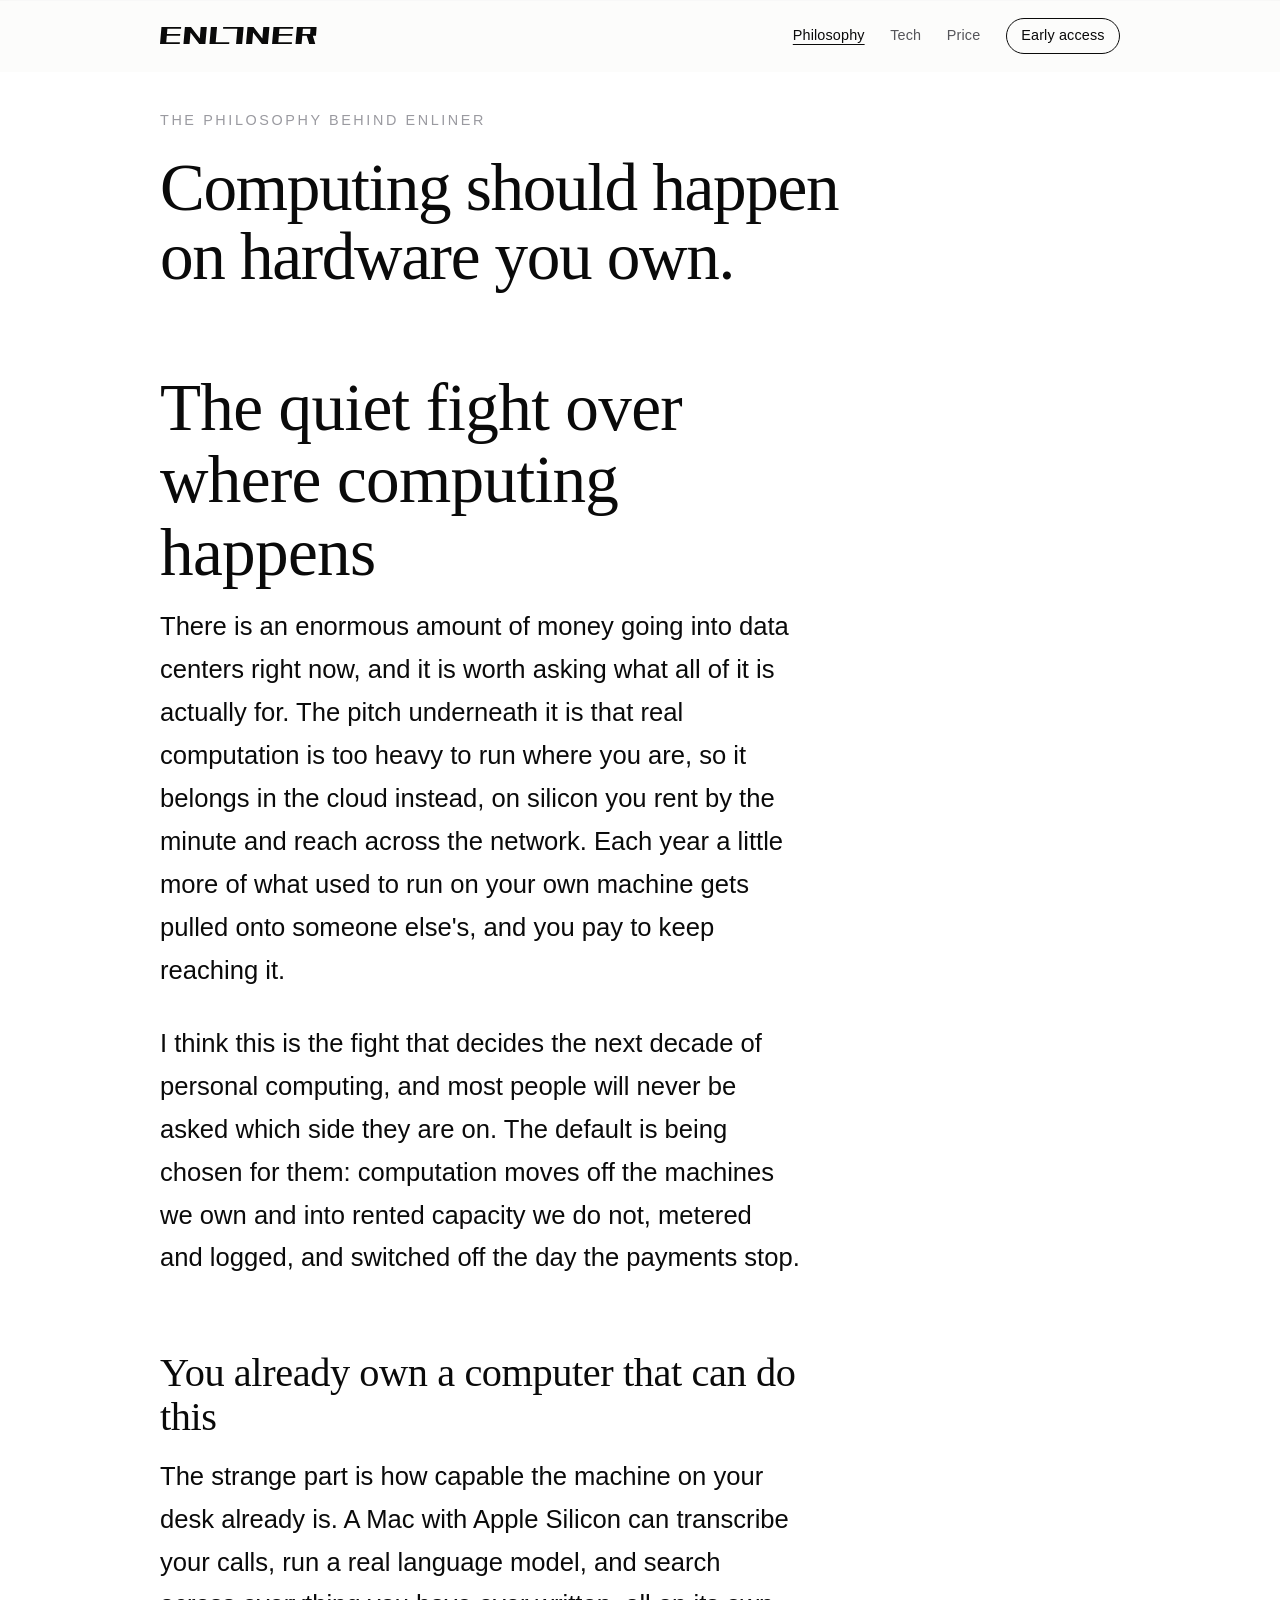
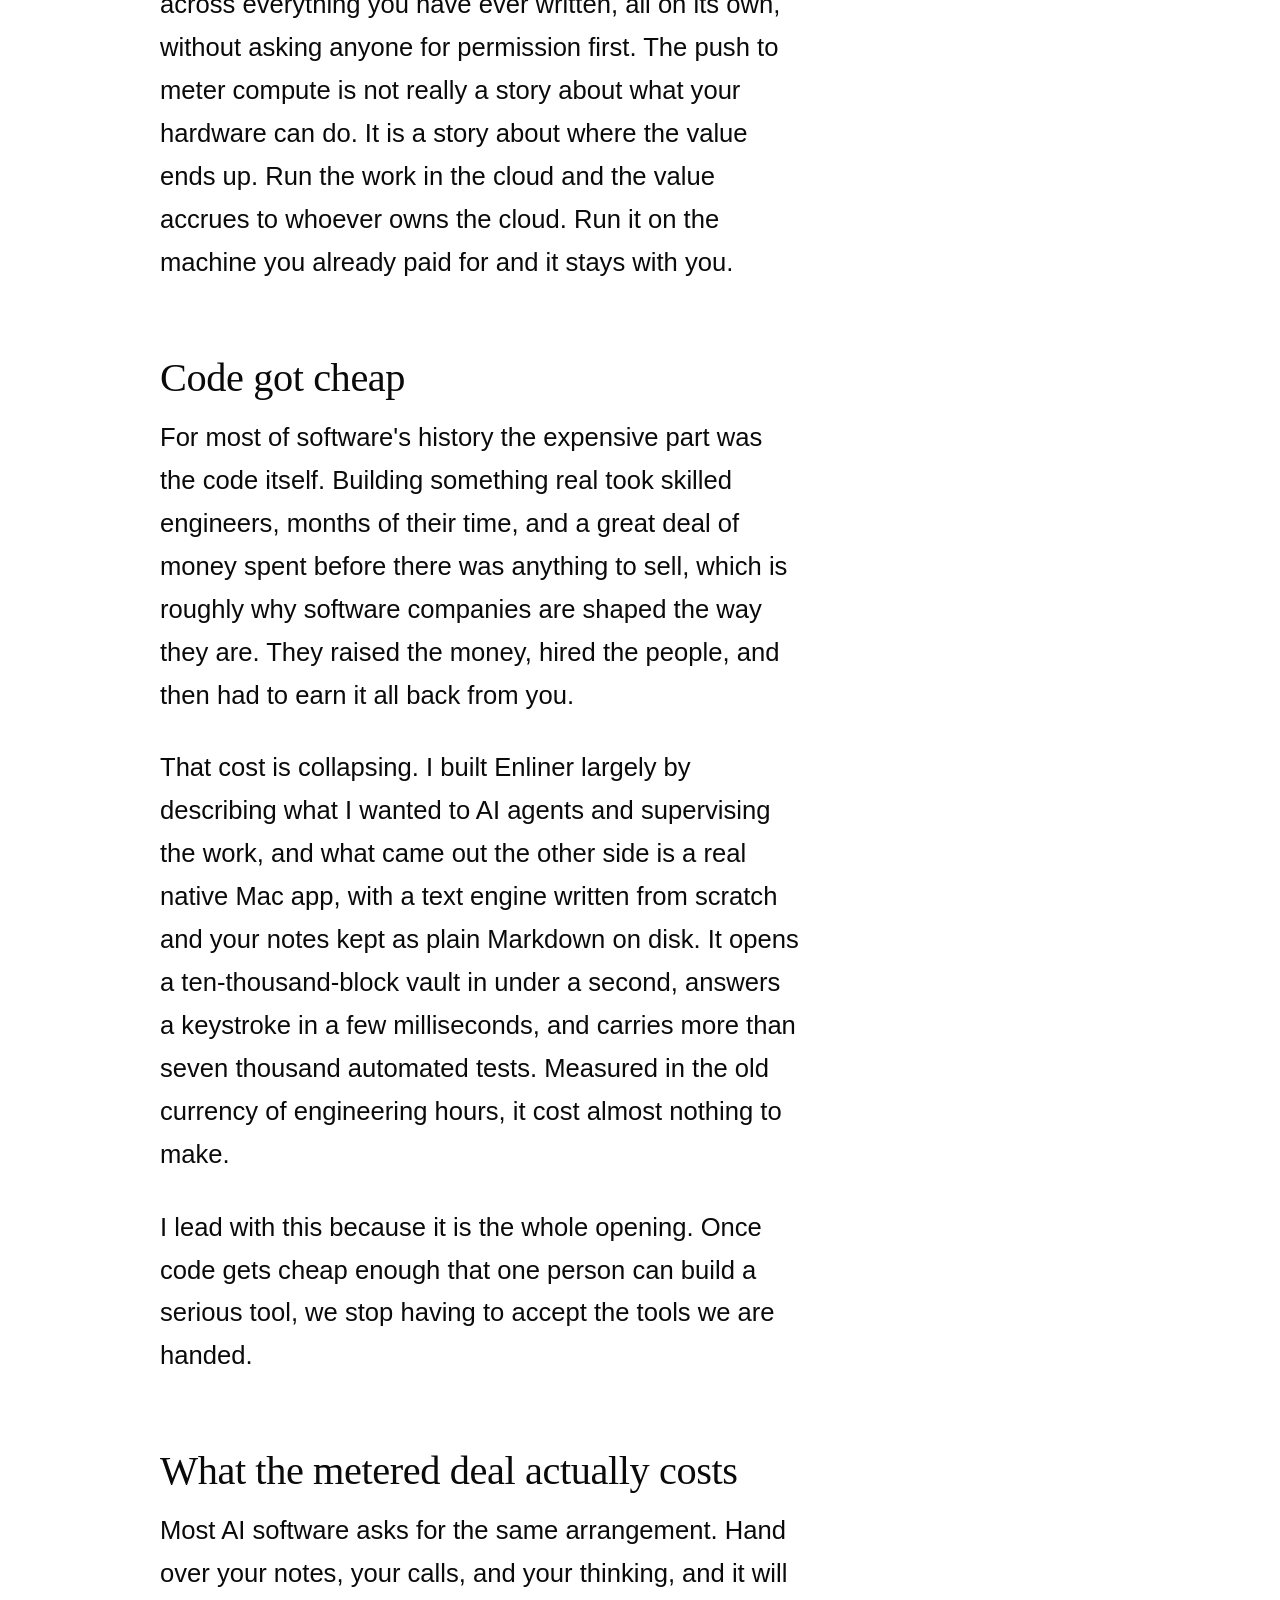
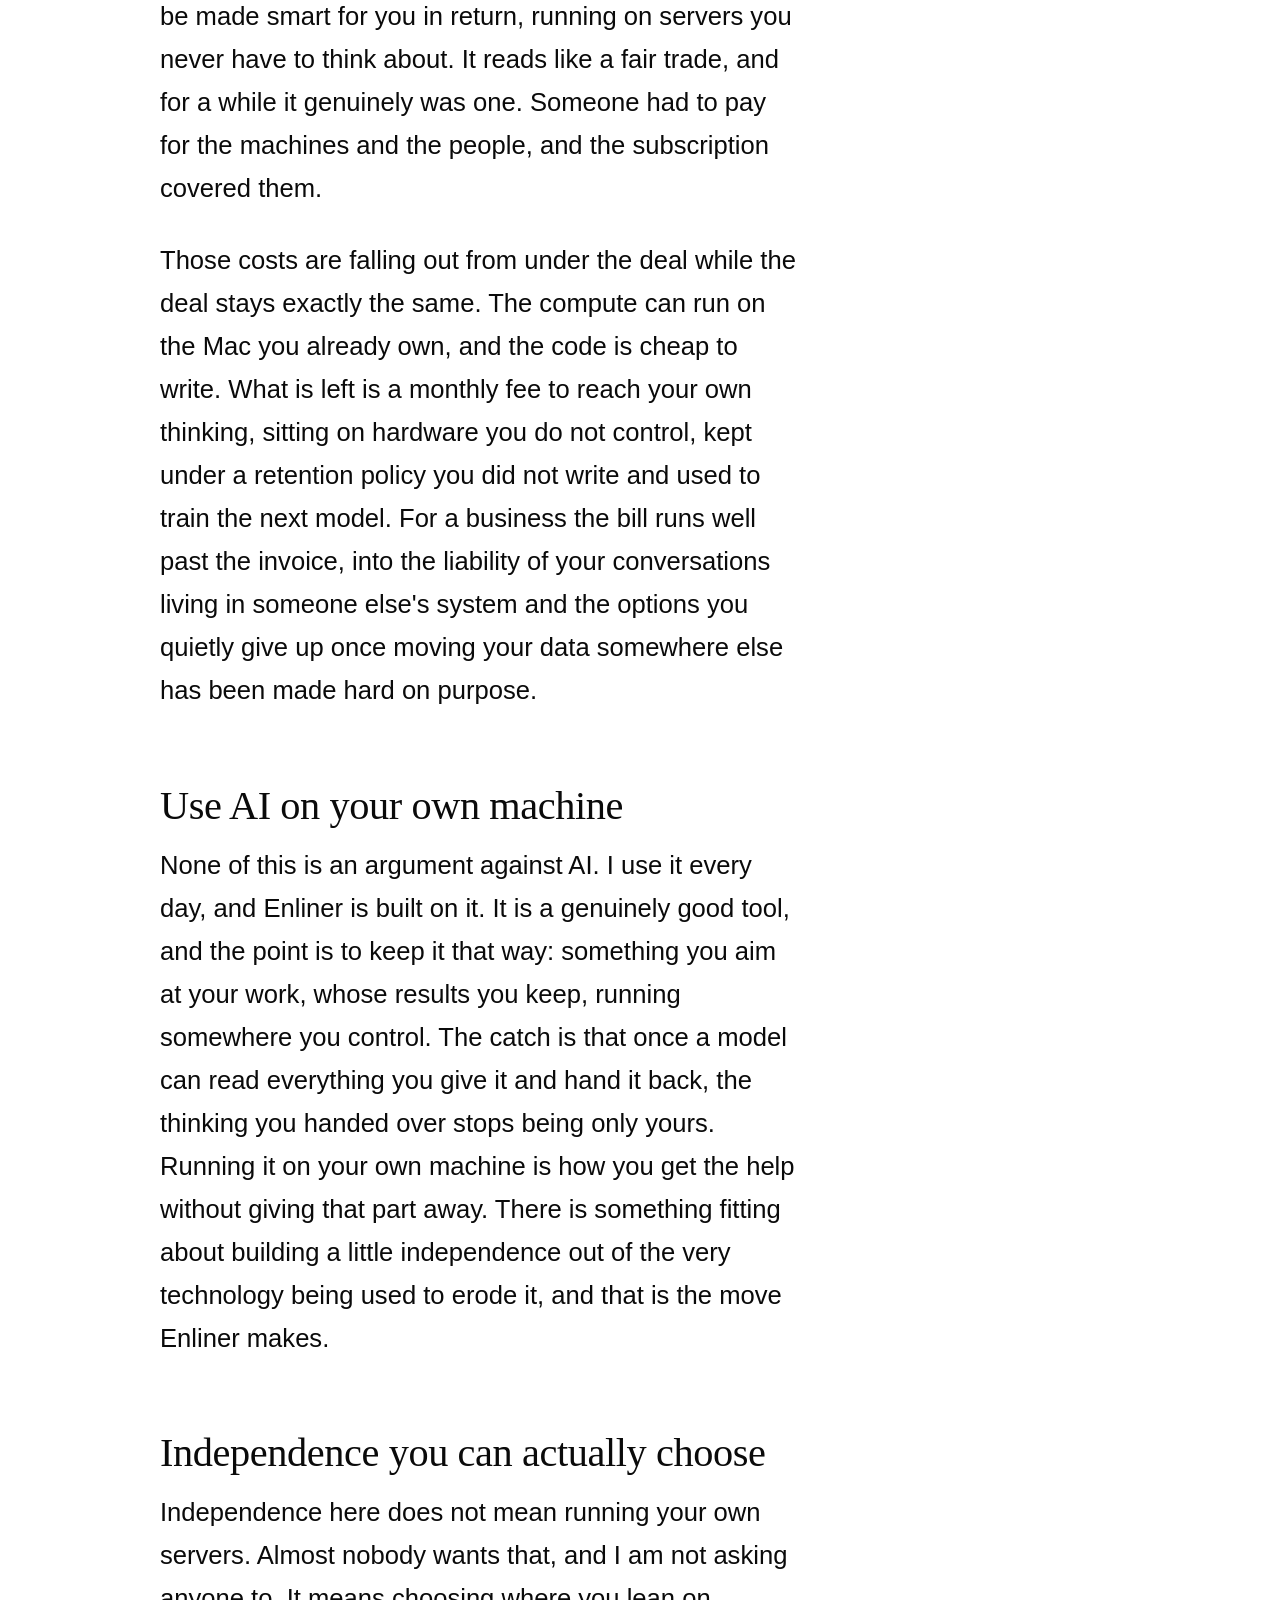
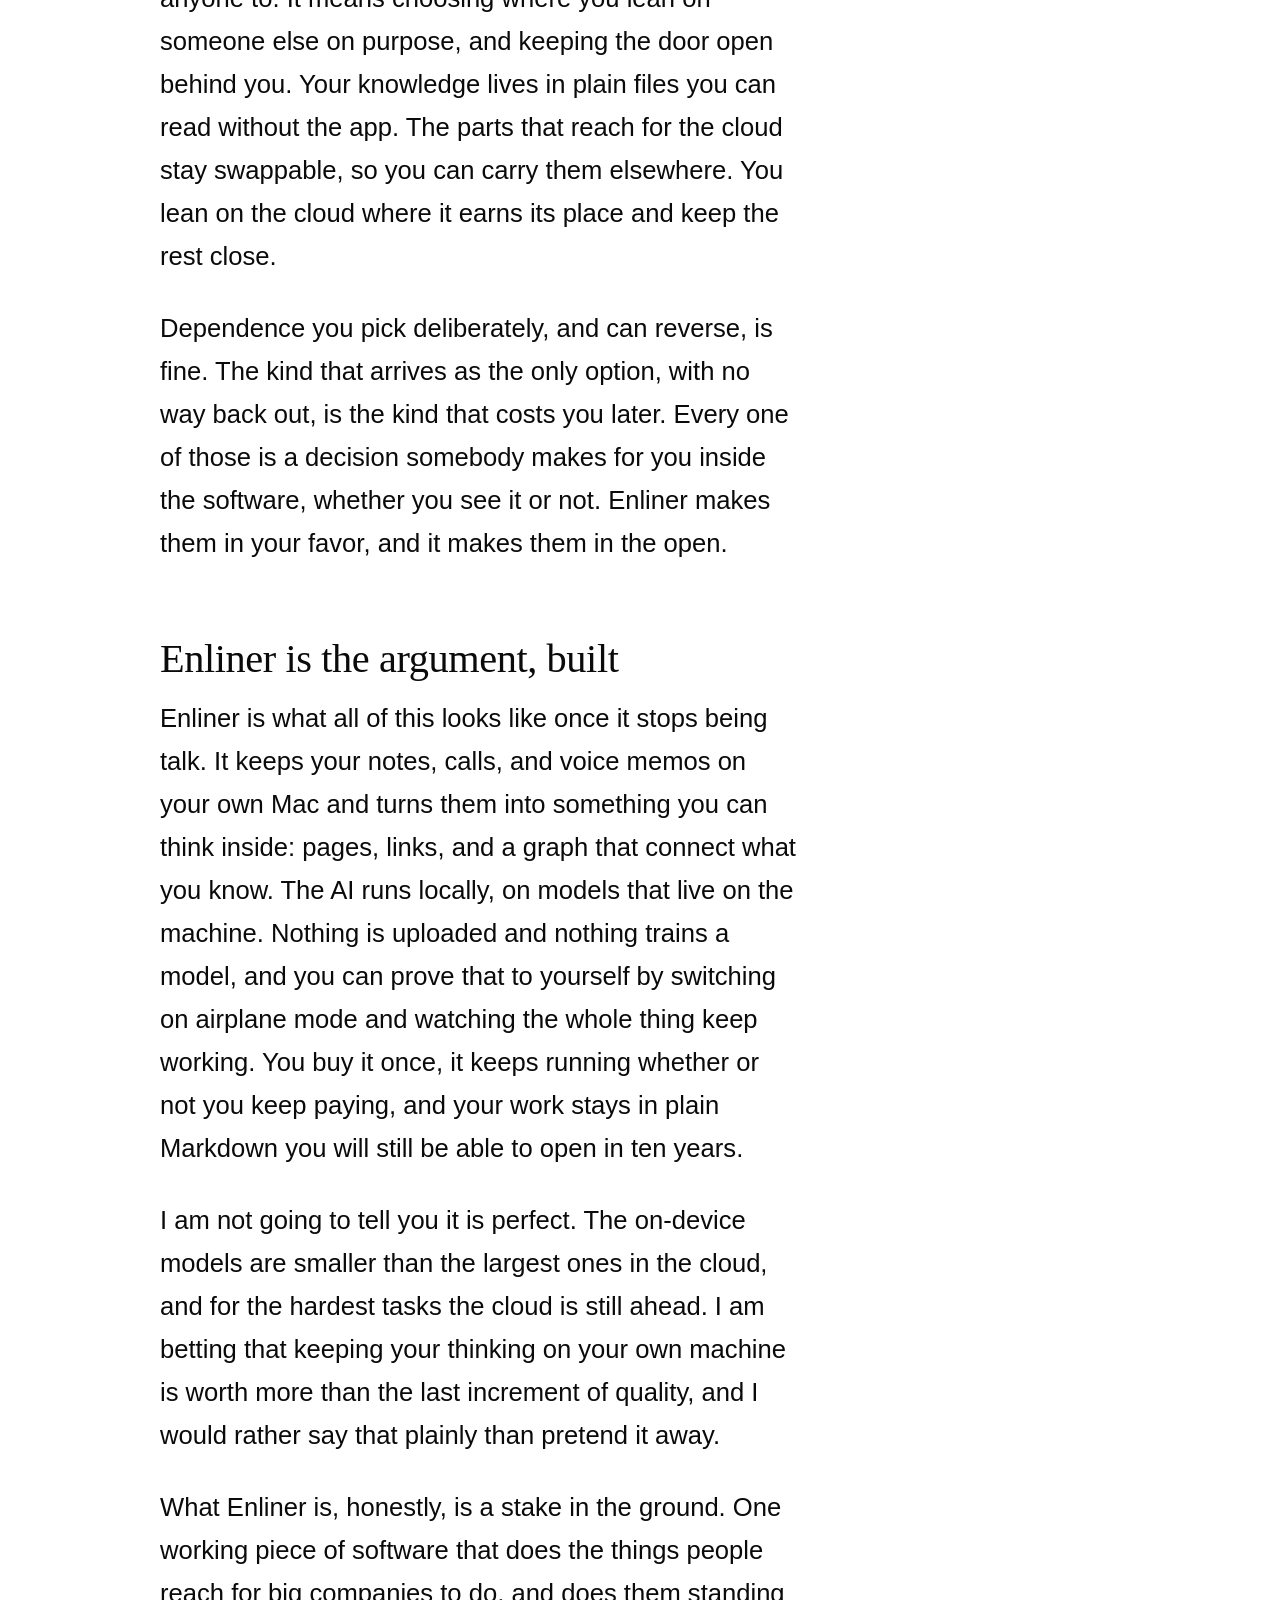
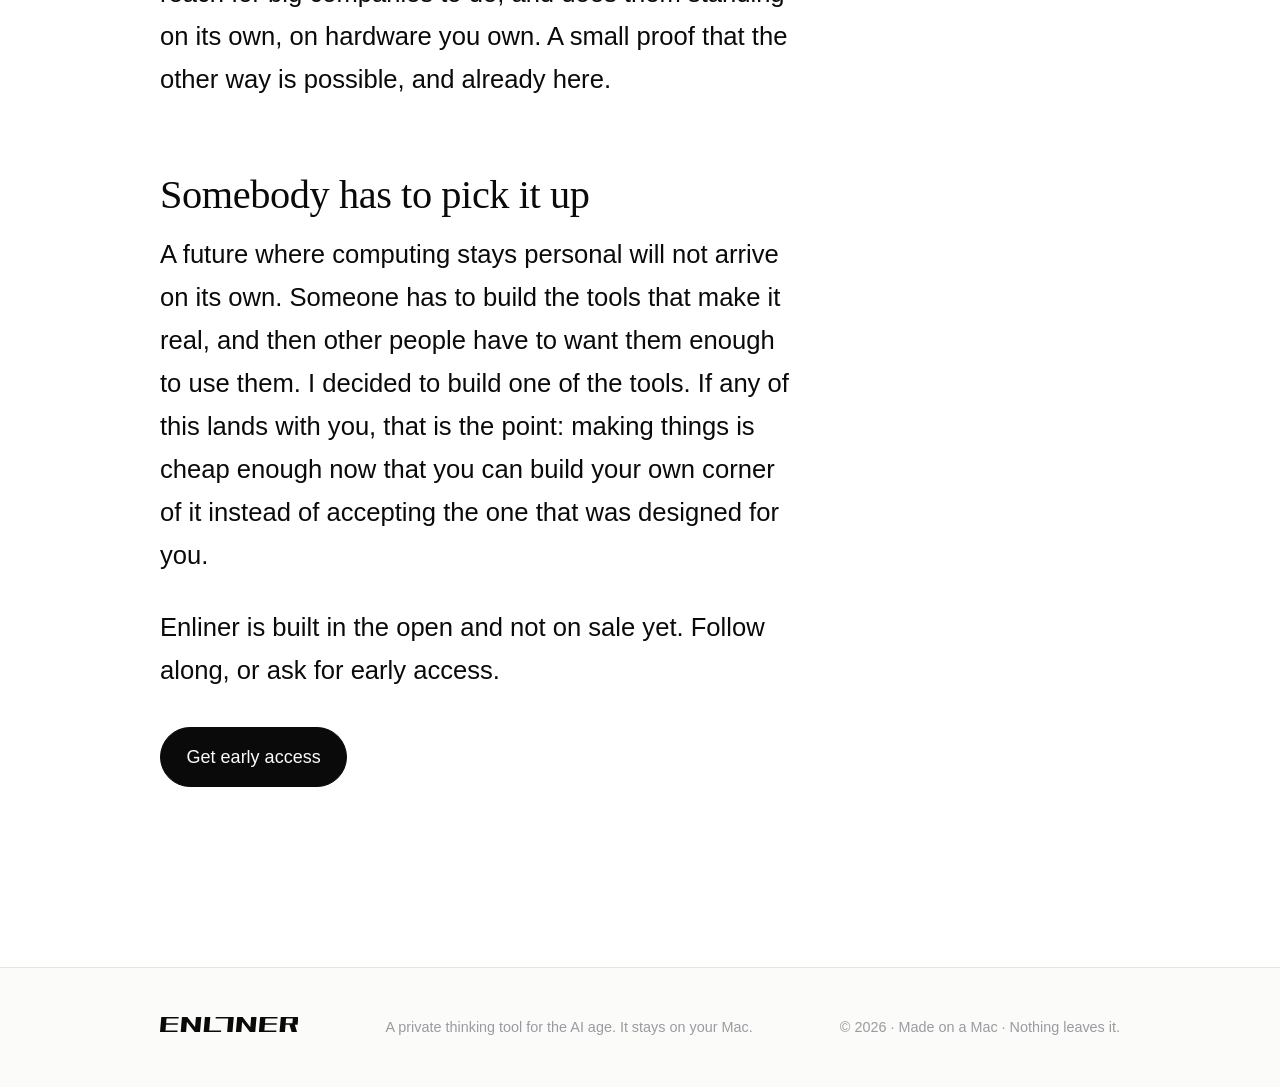
==== philosophy.html @ cfcd27e0 "site: philosophy page + de-AI voice pass + unified nav - New philosophy.html replaces the homepage e" ====
<!DOCTYPE html>
<html lang="en">
<head>
  <meta charset="UTF-8" />
  <meta name="viewport" content="width=device-width, initial-scale=1.0" />
  <title>Enliner – Computing you own</title>
  <meta name="description" content="The philosophy behind Enliner: as the cloud moves to meter computation, it should still run on hardware you own. A working app as a stake in the ground for personal computing." />
  <meta name="theme-color" content="#0a0a0a" />
  <link rel="icon" href="assets/favicon.svg" type="image/svg+xml" />

  <!-- Open Graph / social -->
  <meta property="og:type" content="article" />
  <meta property="og:title" content="Enliner – Computing you own" />
  <meta property="og:description" content="As the cloud moves to meter computation, it should still run on hardware you own. The philosophy behind Enliner, and an honest account of what it is." />
  <meta property="og:url" content="https://enliner.net/philosophy.html" />
  <meta name="twitter:card" content="summary_large_image" />

  <link rel="stylesheet" href="style.css" />
</head>
<body>
  <!-- ── Enliner wordmark, defined once, referenced via <use>. fill=currentColor. ── -->
  <svg width="0" height="0" style="position:absolute" aria-hidden="true" focusable="false">
    <symbol id="enliner-wordmark" viewBox="0 0 1568 170">
      <g transform="matrix(1,0,0,1,-304.650591,-564.824219)" fill="currentColor" fill-rule="nonzero">
        <path d="M304.651,734.453L319.299,564.824L380.237,564.824L365.588,734.453L304.651,734.453ZM321.35,582.402L322.815,564.824L516.467,564.824L515.002,582.402L321.35,582.402ZM309.631,734.453L311.096,716.875L503.576,716.875L502.112,734.453L309.631,734.453ZM316.662,652.422L318.127,634.844L507.092,634.844L505.627,652.422L316.662,652.422Z"/>
        <path d="M539.026,734.453L553.674,564.824L614.612,564.824L599.963,734.453L539.026,734.453ZM697.229,734.453L711.877,564.824L772.815,564.824L758.166,734.453L697.229,734.453ZM697.229,734.453L567.737,564.824L614.612,564.824L744.104,734.453L697.229,734.453Z"/>
        <path d="M799.182,734.453L813.83,564.824L874.768,564.824L860.119,734.453L799.182,734.453ZM804.162,734.453L805.627,716.875L998.108,716.875L996.643,734.453L804.162,734.453Z"/>
        <path d="M1065.197,734.453L1079.846,564.824L1140.783,564.824L1126.135,734.453L1065.197,734.453ZM934.944,582.402L936.408,564.824L1133.342,564.824L1131.877,582.402L934.944,582.402ZM1072.053,734.453L1073.518,716.875L1120.451,716.875L1118.987,734.453L1072.053,734.453Z"/>
        <g transform="matrix(1,0,0,1,-20,0)">
          <path d="M1185.022,734.453L1199.67,564.824L1260.608,564.824L1245.959,734.453L1185.022,734.453ZM1343.225,734.453L1357.873,564.824L1418.811,564.824L1404.162,734.453L1343.225,734.453ZM1343.225,734.453L1213.733,564.824L1260.608,564.824L1390.1,734.453L1343.225,734.453Z"/>
        </g>
        <g transform="matrix(1,0,0,1,-20,0)">
          <path d="M1445.178,734.453L1459.826,564.824L1520.764,564.824L1506.115,734.453L1445.178,734.453ZM1461.877,582.402L1463.342,564.824L1656.994,564.824L1655.529,582.402L1461.877,582.402ZM1450.158,734.453L1451.623,716.875L1644.104,716.875L1642.639,734.453L1450.158,734.453ZM1457.19,652.422L1458.654,634.844L1647.619,634.844L1646.154,652.422L1457.19,652.422Z"/>
        </g>
        <g transform="matrix(1,0,0,1,-20,0)">
          <path d="M1691.565,652.422L1693.029,634.844L1881.994,634.844L1880.529,652.422L1691.565,652.422ZM1679.553,734.453L1694.201,564.824L1755.139,564.824L1740.49,734.453L1679.553,734.453ZM1697.424,582.402L1698.889,564.824L1887.854,564.824L1886.389,582.402L1697.424,582.402ZM1823.694,652.422L1831.311,564.824L1892.248,564.824L1884.631,652.422L1823.694,652.422ZM1816.662,734.453L1787.951,638.945L1848.889,638.945L1877.6,734.453L1816.662,734.453Z"/>
        </g>
      </g>
    </symbol>
  </svg>

  <!-- ─────────────────────────────  BACKGROUND  ───────────────────────────── -->
  <div class="bg" aria-hidden="true">
    <svg class="bg-layer" data-depth="0.12" viewBox="0 0 1440 1600" preserveAspectRatio="xMidYMin slice" xmlns="http://www.w3.org/2000/svg">
      <g class="contours" stroke="currentColor" fill="none" stroke-width="1" vector-effect="non-scaling-stroke">
        <path d="M-40 220 C 260 120, 520 300, 760 220 S 1240 120, 1500 240" />
        <path d="M-40 300 C 260 200, 520 380, 760 300 S 1240 200, 1500 320" />
        <path d="M-40 380 C 260 280, 520 460, 760 380 S 1240 280, 1500 400" />
        <path d="M-40 460 C 260 360, 520 540, 760 460 S 1240 360, 1500 480" />
        <path d="M-40 540 C 260 440, 520 620, 760 540 S 1240 440, 1500 560" />
      </g>
    </svg>
    <div class="bg-grain"></div>
  </div>

  <!-- ─────────────────────────────  NAV  ───────────────────────────── -->
  <header class="nav">
    <a class="wordmark" href="index.html" aria-label="Enliner home">
      <svg class="brand-logo" viewBox="0 0 1568 170" role="img" aria-label="Enliner"><use href="#enliner-wordmark"/></svg>
    </a>
    <nav class="nav-links">
      <a href="philosophy.html" class="nav-current" aria-current="page">Philosophy</a>
      <a href="tech.html">Tech</a>
      <a href="index.html#price">Price</a>
      <a class="nav-cta" href="index.html#access">Early access</a>
    </nav>
  </header>

  <main id="top">

    <!-- ─────────────────────────────  ESSAY  ───────────────────────────── -->
    <section class="essay-wrap" id="essay">
      <div class="essay-intro reveal">
        <p class="section-kicker">The philosophy behind Enliner</p>
        <h2 class="essay-title">Computing should happen<br />on hardware you own.</h2>
      </div>
      <div class="essay">
        <section id="buildout" class="reveal">
          <h3>The quiet fight over where computing happens</h3>
          <p>There is an enormous amount of money going into data centers right now, and it is worth asking what all of it is actually for. The pitch underneath it is that real computation is too heavy to run where you are, so it belongs in the cloud instead, on silicon you rent by the minute and reach across the network. Each year a little more of what used to run on your own machine gets pulled onto someone else's, and you pay to keep reaching it.</p>
          <p>I think this is the fight that decides the next decade of personal computing, and most people will never be asked which side they are on. The default is being chosen for them: computation moves off the machines we own and into rented capacity we do not, metered and logged, and switched off the day the payments stop.</p>
        </section>

        <section id="capable" class="reveal">
          <h3>You already own a computer that can do this</h3>
          <p>The strange part is how capable the machine on your desk already is. A Mac with Apple Silicon can transcribe your calls, run a real language model, and search across everything you have ever written, all on its own, without asking anyone for permission first. The push to meter compute is not really a story about what your hardware can do. It is a story about where the value ends up. Run the work in the cloud and the value accrues to whoever owns the cloud. Run it on the machine you already paid for and it stays with you.</p>
        </section>

        <section id="cheap" class="reveal">
          <h3>Code got cheap</h3>
          <p>For most of software's history the expensive part was the code itself. Building something real took skilled engineers, months of their time, and a great deal of money spent before there was anything to sell, which is roughly why software companies are shaped the way they are. They raised the money, hired the people, and then had to earn it all back from you.</p>
          <p>That cost is collapsing. I built Enliner largely by describing what I wanted to AI agents and supervising the work, and what came out the other side is a real native Mac app, with a text engine written from scratch and your notes kept as plain Markdown on disk. It opens a ten-thousand-block vault in under a second, answers a keystroke in a few milliseconds, and carries more than seven thousand automated tests. Measured in the old currency of engineering hours, it cost almost nothing to make.</p>
          <p>I lead with this because it is the whole opening. Once code gets cheap enough that one person can build a serious tool, we stop having to accept the tools we are handed.</p>
        </section>

        <section id="deal" class="reveal">
          <h3>What the metered deal actually costs</h3>
          <p>Most AI software asks for the same arrangement. Hand over your notes, your calls, and your thinking, and it will be made smart for you in return, running on servers you never have to think about. It reads like a fair trade, and for a while it genuinely was one. Someone had to pay for the machines and the people, and the subscription covered them.</p>
          <p>Those costs are falling out from under the deal while the deal stays exactly the same. The compute can run on the Mac you already own, and the code is cheap to write. What is left is a monthly fee to reach your own thinking, sitting on hardware you do not control, kept under a retention policy you did not write and used to train the next model. For a business the bill runs well past the invoice, into the liability of your conversations living in someone else's system and the options you quietly give up once moving your data somewhere else has been made hard on purpose.</p>
        </section>

        <section id="tool" class="reveal">
          <h3>Use AI on your own machine</h3>
          <p>None of this is an argument against AI. I use it every day, and Enliner is built on it. It is a genuinely good tool, and the point is to keep it that way: something you aim at your work, whose results you keep, running somewhere you control. The catch is that once a model can read everything you give it and hand it back, the thinking you handed over stops being only yours. Running it on your own machine is how you get the help without giving that part away. There is something fitting about building a little independence out of the very technology being used to erode it, and that is the move Enliner makes.</p>
        </section>

        <section id="design" class="reveal">
          <h3>Independence you can actually choose</h3>
          <p>Independence here does not mean running your own servers. Almost nobody wants that, and I am not asking anyone to. It means choosing where you lean on someone else on purpose, and keeping the door open behind you. Your knowledge lives in plain files you can read without the app. The parts that reach for the cloud stay swappable, so you can carry them elsewhere. You lean on the cloud where it earns its place and keep the rest close.</p>
          <p>Dependence you pick deliberately, and can reverse, is fine. The kind that arrives as the only option, with no way back out, is the kind that costs you later. Every one of those is a decision somebody makes for you inside the software, whether you see it or not. Enliner makes them in your favor, and it makes them in the open.</p>
        </section>

        <section id="artifact" class="reveal">
          <h3>Enliner is the argument, built</h3>
          <p>Enliner is what all of this looks like once it stops being talk. It keeps your notes, calls, and voice memos on your own Mac and turns them into something you can think inside: pages, links, and a graph that connect what you know. The AI runs locally, on models that live on the machine. Nothing is uploaded and nothing trains a model, and you can prove that to yourself by switching on airplane mode and watching the whole thing keep working. You buy it once, it keeps running whether or not you keep paying, and your work stays in plain Markdown you will still be able to open in ten years.</p>
          <p>I am not going to tell you it is perfect. The on-device models are smaller than the largest ones in the cloud, and for the hardest tasks the cloud is still ahead. I am betting that keeping your thinking on your own machine is worth more than the last increment of quality, and I would rather say that plainly than pretend it away.</p>
          <p>What Enliner is, honestly, is a stake in the ground. One working piece of software that does the things people reach for big companies to do, and does them standing on its own, on hardware you own. A small proof that the other way is possible, and already here.</p>
        </section>

        <section id="close" class="reveal">
          <h3>Somebody has to pick it up</h3>
          <p>A future where computing stays personal will not arrive on its own. Someone has to build the tools that make it real, and then other people have to want them enough to use them. I decided to build one of the tools. If any of this lands with you, that is the point: making things is cheap enough now that you can build your own corner of it instead of accepting the one that was designed for you.</p>
          <p>Enliner is built in the open and not on sale yet. Follow along, or ask for early access.</p>
          <p class="essay-cta"><a class="btn btn-solid" href="index.html#access">Get early access</a></p>
        </section>
      </div>
    </section>
  </main>

  <!-- ─────────────────────────────  FOOTER  ───────────────────────────── -->
  <footer class="foot">
    <div class="foot-inner">
      <svg class="brand-logo foot-mark" viewBox="0 0 1568 170" role="img" aria-label="Enliner"><use href="#enliner-wordmark"/></svg>
      <span class="foot-tag">A private thinking tool for the AI age. It stays on your Mac.</span>
      <span class="foot-copy">© 2026 · Made on a Mac · Nothing leaves it.</span>
    </div>
  </footer>

  <script src="main.js" defer></script>
</body>
</html>
---- style.css ----
/* ============================================================================
   Enliner — enliner.net
   Minimal black-and-white single-page site.
   No framework, no build step. Design goals: information clarity, whitespace,
   monochrome, quiet motion (parallax + reveal). Respects prefers-reduced-motion.
   ============================================================================ */

:root {
  --ink:        #0a0a0a;   /* near-black text            */
  --ink-soft:   #55555a;   /* secondary text             */
  --ink-faint:  #9a9aa0;   /* tertiary / captions        */
  --line:       #e4e4e6;   /* hairlines                  */
  --paper:      #fbfbfa;   /* off-white page             */
  --paper-2:    #ffffff;   /* pure white panels          */
  --bg-lines:   #d9d9dc;   /* decorative svg strokes     */

  --measure: 40rem;                 /* readable line length for prose */
  --content: 60rem;                 /* 960px — the centered page column */
  --gutter: clamp(1.25rem, 5vw, 6rem);

  --step--1: clamp(0.82rem, 0.78rem + 0.2vw, 0.9rem);
  --step-0:  clamp(1rem, 0.95rem + 0.25vw, 1.125rem);
  --step-1:  clamp(1.25rem, 1.1rem + 0.7vw, 1.6rem);
  --step-2:  clamp(1.7rem, 1.4rem + 1.4vw, 2.6rem);
  --step-3:  clamp(2.4rem, 1.8rem + 3vw, 4.5rem);
  --step-4:  clamp(3rem, 2rem + 6vw, 7rem);

  --serif: 'Iowan Old Style', 'Palatino Linotype', Palatino, 'Book Antiqua', Georgia, serif;
  --sans: -apple-system, BlinkMacSystemFont, 'Inter', 'Segoe UI', Helvetica, Arial, sans-serif;
}

@media (prefers-color-scheme: dark) {
  :root {
    --ink:        #f4f4f2;
    --ink-soft:   #a8a8ae;
    --ink-faint:  #6d6d74;
    --line:       #26262a;
    --paper:      #0a0a0b;
    --paper-2:    #111113;
    --bg-lines:   #1e1e22;
  }
}

/* ─────────────────────────────  RESET  ───────────────────────────── */
*, *::before, *::after { box-sizing: border-box; margin: 0; padding: 0; }
html { -webkit-text-size-adjust: 100%; scroll-behavior: smooth; }
@media (prefers-reduced-motion: reduce) { html { scroll-behavior: auto; } }

body {
  font-family: var(--sans);
  font-size: var(--step-0);
  line-height: 1.6;
  color: var(--ink);
  background: var(--paper);
  -webkit-font-smoothing: antialiased;
  text-rendering: optimizeLegibility;
  overflow-x: hidden;
}

img, svg { display: block; max-width: 100%; }
a { color: inherit; }
em { font-style: italic; }

.visually-hidden {
  position: absolute; width: 1px; height: 1px; padding: 0; margin: -1px;
  overflow: hidden; clip: rect(0 0 0 0); white-space: nowrap; border: 0;
}

/* ─────────────────────────────  BACKGROUND  ───────────────────────────── */
.bg {
  position: fixed; inset: 0; z-index: -1; overflow: hidden;
  color: var(--bg-lines); pointer-events: none;
}
.bg-layer {
  position: absolute; top: -10%; left: -5%;
  width: 110%; height: 130%;
  opacity: 0.9;
  will-change: transform;
}
.bg-layer .dots circle { opacity: 0.75; }
.bg-grain {
  position: absolute; inset: 0;
  background-image: radial-gradient(var(--line) 0.5px, transparent 0.5px);
  background-size: 22px 22px;
  opacity: 0.35;
  mask-image: radial-gradient(ellipse at 50% 0%, #000 20%, transparent 75%);
}

/* ─────────────────────────────  NAV  ───────────────────────────── */
.nav {
  position: fixed; top: 0; left: 0; right: 0; z-index: 50;
  display: flex; align-items: center; justify-content: space-between;
  /* bar spans full width; content aligns to the centered page column */
  padding: 1.1rem max(var(--gutter), calc((100% - var(--content)) / 2));
  backdrop-filter: saturate(140%) blur(10px);
  -webkit-backdrop-filter: saturate(140%) blur(10px);
  background: color-mix(in srgb, var(--paper) 72%, transparent);
  border-bottom: 1px solid transparent;
  transition: border-color .3s ease, background .3s ease;
}
.nav.scrolled { border-bottom-color: var(--line); }
.wordmark { text-decoration: none; display: inline-flex; align-items: center; color: var(--ink); }
/* Inline Enliner wordmark: fill:currentColor → adapts to light/dark, renders on file:// too. */
.brand-logo { display: block; height: 17px; width: auto; fill: currentColor; }
.nav-links { display: flex; align-items: center; gap: clamp(.9rem, 2vw, 2rem); }
.nav-links a {
  text-decoration: none; color: var(--ink-soft);
  font-size: var(--step--1); letter-spacing: .01em;
  transition: color .2s ease;
}
.nav-links a:hover { color: var(--ink); }
.nav-links a.nav-current { color: var(--ink); text-decoration: underline; text-underline-offset: 4px; text-decoration-thickness: 1px; }
.nav-cta {
  color: var(--ink) !important; font-weight: 500;
  border: 1px solid var(--ink); border-radius: 100px;
  padding: .35rem .9rem;
}
.nav-cta:hover { background: var(--ink); color: var(--paper) !important; }
@media (max-width: 620px) {
  .nav-links a:not(.nav-cta) { display: none; }
}

/* ─────────────────────────────  LAYOUT PRIMITIVES  ───────────────────────────── */
section { padding: clamp(4.5rem, 12vh, 11rem) var(--gutter); position: relative; }
.section-kicker, .kicker {
  font-size: var(--step--1); letter-spacing: .18em; text-transform: uppercase;
  color: var(--ink-faint); font-weight: 500; margin-bottom: 1.4rem;
}

/* Reveal-on-scroll */
.reveal {
  opacity: 0; transform: translateY(26px);
  transition: opacity .9s cubic-bezier(.16,.8,.3,1), transform .9s cubic-bezier(.16,.8,.3,1);
}
.reveal.in { opacity: 1; transform: none; }
@media (prefers-reduced-motion: reduce) {
  .reveal { opacity: 1; transform: none; transition: none; }
}

/* ─────────────────────────────  HERO  ───────────────────────────── */
.hero {
  min-height: 100svh; display: flex; flex-direction: column;
  justify-content: center; align-items: center; padding-top: 7rem;
}
.hero-inner { width: 100%; max-width: var(--content); }
.hero-title {
  font-family: var(--serif);
  font-size: var(--step-4); line-height: 0.98; letter-spacing: -0.02em;
  font-weight: 500; margin: .3em 0 .5em;
}
.hero-title em { font-style: italic; color: var(--ink); }
.hero-sub {
  max-width: var(--measure); color: var(--ink-soft);
  font-size: var(--step-1); line-height: 1.5;
}
.hero-actions { display: flex; flex-wrap: wrap; gap: 1rem; margin: 2.4rem 0 1.4rem; }
.hero-note { font-size: var(--step--1); color: var(--ink-faint); letter-spacing: .02em; }

.btn {
  display: inline-flex; align-items: center; justify-content: center;
  font-size: var(--step-0); font-weight: 500; text-decoration: none;
  padding: .85rem 1.6rem; border-radius: 100px; border: 1px solid var(--ink);
  transition: transform .2s ease, background .2s ease, color .2s ease;
}
.btn:hover { transform: translateY(-2px); }
.btn-solid { background: var(--ink); color: var(--paper); }
.btn-solid:hover { background: var(--ink-soft); }
.btn-ghost { background: transparent; color: var(--ink); border-color: var(--line); }
.btn-ghost:hover { border-color: var(--ink); }

.scroll-hint {
  position: absolute; bottom: 2rem; left: 50%; transform: translateX(-50%);
  width: 1px; height: 46px; background: var(--line); overflow: hidden;
}
.scroll-hint span {
  position: absolute; top: -46px; left: 0; width: 1px; height: 46px;
  background: var(--ink); animation: drop 2.4s cubic-bezier(.7,0,.3,1) infinite;
}
@keyframes drop { 0% { top: -46px; } 60%,100% { top: 46px; } }
@media (prefers-reduced-motion: reduce) { .scroll-hint { display: none; } }

/* ─────────────────────────────  PILLARS  ───────────────────────────── */
.pillars { border-top: 1px solid var(--line); }
.pillar-list { list-style: none; display: grid; gap: clamp(2.5rem, 6vw, 5rem); max-width: var(--content); margin-inline: auto; }
.pillar { display: grid; grid-template-columns: auto 1fr; column-gap: clamp(1.5rem, 4vw, 4rem); row-gap: 1rem; align-items: start; }
.pillar-num {
  font-family: var(--serif); font-size: var(--step-2); color: var(--ink-faint);
  font-weight: 500; line-height: 1; padding-top: .1em;
}
.pillar h2 {
  font-family: var(--serif); font-weight: 500; font-size: var(--step-2);
  line-height: 1.05; letter-spacing: -0.01em;
}
.pillar-not { color: var(--ink-faint); font-style: italic; }
.pillar p { grid-column: 2; max-width: var(--measure); color: var(--ink-soft); font-size: var(--step-1); }
@media (max-width: 640px) {
  .pillar { grid-template-columns: 1fr; }
  .pillar p { grid-column: 1; }
  .pillar-num { font-size: var(--step-1); }
}

/* ─────────────────────────────  COLLABORATION  ───────────────────────────── */
.collab { border-top: 1px solid var(--line); }
.collab-inner { max-width: var(--content); margin-inline: auto; }
.collab-head { font-family: var(--serif); font-weight: 500; font-size: var(--step-3); line-height: 1; letter-spacing: -0.02em; margin-bottom: 1rem; }
.collab-lead { max-width: var(--measure); color: var(--ink-soft); font-size: var(--step-1); line-height: 1.5; }
.collab-grid { display: grid; grid-template-columns: repeat(3, 1fr); gap: clamp(1.6rem, 4vw, 3.2rem); margin-top: clamp(2rem, 5vw, 3.4rem); }
.collab-item h3 { font-family: var(--serif); font-weight: 500; font-size: var(--step-1); line-height: 1.1; margin-bottom: .5rem; }
.collab-item p { color: var(--ink-soft); font-size: var(--step-0); line-height: 1.6; }
.collab-more { margin-top: clamp(1.8rem, 4vw, 2.6rem); font-size: var(--step-0); }
.collab-more a { color: var(--ink); text-underline-offset: 3px; }
@media (max-width: 720px) { .collab-grid { grid-template-columns: 1fr; gap: 1.8rem; } }

/* ─────────────────────────────  PRICE  ───────────────────────────── */
.price { border-top: 1px solid var(--line); }
.price-inner { max-width: var(--content); margin-inline: auto; }
.price-head {
  font-family: var(--serif); font-weight: 500; font-size: var(--step-3);
  line-height: 1; letter-spacing: -0.02em; margin-bottom: 2.6rem;
}
.price-compare {
  display: grid; grid-template-columns: 1fr auto 1fr; align-items: stretch;
  gap: clamp(1rem, 3vw, 2.5rem); text-align: left;
}
.price-card {
  border: 1px solid var(--line); border-radius: 14px;
  padding: clamp(1.5rem, 3vw, 2.4rem); background: var(--paper-2);
  display: flex; flex-direction: column; gap: .6rem;
}
.price-us { border-color: var(--ink); }
.price-name { font-size: var(--step--1); letter-spacing: .12em; text-transform: uppercase; color: var(--ink-faint); }
.price-big { font-family: var(--serif); font-size: var(--step-3); line-height: 1; font-weight: 500; }
.price-big span { display: block; font-family: var(--sans); font-size: var(--step--1); color: var(--ink-faint); letter-spacing: .04em; margin-top: .5rem; text-transform: none; }
.price-detail { color: var(--ink-soft); font-size: var(--step-0); margin-top: auto; }
.price-them { opacity: .72; }
.price-versus { align-self: center; color: var(--ink-faint); font-family: var(--serif); font-style: italic; font-size: var(--step-1); }
@media (max-width: 680px) {
  .price-compare { grid-template-columns: 1fr; }
  .price-versus { padding: .3rem 0; }
}

/* ─────────────────────────────  ESSAY  ───────────────────────────── */
.essay-wrap { border-top: 1px solid var(--line); background: var(--paper-2); }
.essay, .essay-intro { max-width: var(--content); margin-inline: auto; }
.essay-intro { margin-bottom: clamp(2.5rem, 7vw, 5rem); }
.essay-title { font-family: var(--serif); font-size: var(--step-3); line-height: 1.02; letter-spacing: -0.02em; font-weight: 500; }

.essay { font-size: var(--step-1); }
/* prose keeps a readable measure, left-aligned to the column edge */
.essay p, .essay h3 { max-width: var(--measure); }
.essay > section { padding: 0; margin-bottom: clamp(2.5rem, 6vw, 4.5rem); }
.essay h3 {
  font-family: var(--serif); font-weight: 500; letter-spacing: -0.01em;
  font-size: var(--step-2); line-height: 1.08; margin: 0 0 1rem;
}
.essay section:first-child h3 { font-size: var(--step-3); }
.essay p { margin-bottom: 1.15em; color: var(--ink); line-height: 1.68; }
.essay p + p { text-indent: 0; }
.essay em { font-style: italic; }
.essay strong { font-weight: 600; }
.essay-cta { margin-top: 2.2rem; }
.essay blockquote {
  font-family: var(--serif); font-style: italic; font-size: var(--step-1);
  line-height: 1.5; color: var(--ink-soft);
  border-left: 2px solid var(--ink); padding-left: 1.4rem; margin: 1.6rem 0;
}
.essay blockquote p { color: inherit; }
.essay code {
  font-family: ui-monospace, SFMono-Regular, 'SF Mono', Menlo, Consolas, monospace;
  font-size: 0.86em; background: var(--paper); border: 1px solid var(--line);
  border-radius: 5px; padding: 0.06em 0.4em;
}

/* ─────────────────────────────  EARLY ACCESS  ───────────────────────────── */
.access { border-top: 1px solid var(--line); }
.access-inner { max-width: var(--content); margin-inline: auto; }
.access-head { font-family: var(--serif); font-weight: 500; font-size: var(--step-3); line-height: 1; letter-spacing: -0.02em; margin-bottom: 1.2rem; }
.access-sub { color: var(--ink-soft); max-width: 40rem; margin: 0 0 2.2rem; }
.access-form { display: flex; gap: .6rem; max-width: 34rem; margin: 0; flex-wrap: wrap; }
.access-form input {
  flex: 1 1 14rem; min-width: 0;
  font: inherit; font-size: var(--step-0); color: var(--ink);
  padding: .85rem 1.1rem; border: 1px solid var(--line); border-radius: 100px;
  background: var(--paper-2); transition: border-color .2s ease;
}
.access-form input:focus { outline: none; border-color: var(--ink); }
.access-form button {
  font: inherit; font-weight: 500; cursor: pointer;
  padding: .85rem 1.6rem; border-radius: 100px; border: 1px solid var(--ink);
  background: var(--ink); color: var(--paper);
  transition: transform .2s ease, background .2s ease;
}
.access-form button:hover { transform: translateY(-2px); }
.access-form button:disabled { opacity: .5; cursor: default; transform: none; }
.form-status { flex-basis: 100%; font-size: var(--step--1); min-height: 1.2em; margin-top: .4rem; }
.form-status.ok { color: var(--ink); }
.form-status.err { color: #c0392b; }
.access-fallback { margin-top: 1.6rem; font-size: var(--step--1); color: var(--ink-faint); }
.access-fallback a { color: var(--ink-soft); }

/* ─────────────────────────────  FOOTER  ───────────────────────────── */
.foot { border-top: 1px solid var(--line); padding: 3rem var(--gutter); }
.foot-inner {
  display: flex; flex-wrap: wrap; gap: .6rem 2rem; align-items: baseline;
  justify-content: space-between; max-width: var(--content); margin-inline: auto;
  font-size: var(--step--1); color: var(--ink-faint);
}
.foot-mark { height: 15px; color: var(--ink); }

/* ============================================================================
   TECH PAGE  —  /tech.html
   ============================================================================ */
.tech-header { border-bottom: 1px solid var(--line); }
.tech-header .kicker { margin-bottom: 1.1rem; }
.tech-title {
  font-family: var(--serif); font-weight: 500; font-size: var(--step-3);
  line-height: 1.02; letter-spacing: -0.02em; margin-bottom: 1rem;
}
.tech-lead { max-width: var(--measure); color: var(--ink-soft); font-size: var(--step-1); }

/* quick-stat strip */
.stat-strip {
  display: grid; grid-template-columns: repeat(4, 1fr); gap: clamp(1rem, 3vw, 2.5rem);
  max-width: var(--content); margin-inline: auto; margin-top: 2.8rem;
}
.stat { border-top: 1px solid var(--ink); padding-top: .8rem; }
.stat-num { font-family: var(--serif); font-size: var(--step-2); line-height: 1; font-weight: 500; }
.stat-label { font-size: var(--step--1); color: var(--ink-faint); margin-top: .4rem; }
@media (max-width: 720px) { .stat-strip { grid-template-columns: repeat(2, 1fr); } }

/* a titled technical block */
.tech { border-top: 1px solid var(--line); }
.tech-inner { max-width: var(--content); margin-inline: auto; }
.tech h2 {
  font-family: var(--serif); font-weight: 500; font-size: var(--step-2);
  line-height: 1.05; letter-spacing: -0.01em; margin-bottom: .4rem;
}
.tech-eyebrow { font-size: var(--step--1); letter-spacing: .16em; text-transform: uppercase; color: var(--ink-faint); font-weight: 500; margin-bottom: 1.2rem; }
.tech-grid { display: grid; grid-template-columns: 1fr 1fr; gap: clamp(1.6rem, 4vw, 3.4rem) clamp(2rem, 5vw, 4rem); margin-top: 2rem; }
@media (max-width: 720px) { .tech-grid { grid-template-columns: 1fr; } }
.feat h3 {
  font-size: var(--step-0); font-weight: 600; letter-spacing: -0.005em;
  margin-bottom: .5rem; display: flex; align-items: baseline; gap: .6ch;
}
.feat h3 .tag {
  font-family: ui-monospace, SFMono-Regular, Menlo, monospace; font-weight: 500;
  font-size: .72em; color: var(--ink-faint); border: 1px solid var(--line);
  border-radius: 5px; padding: .04em .4em; white-space: nowrap;
}
.feat p { color: var(--ink-soft); font-size: var(--step-0); line-height: 1.62; max-width: 34rem; }
.feat p + p { margin-top: .7rem; }
.feat code, .tech code, .dz-body code {
  font-family: ui-monospace, SFMono-Regular, 'SF Mono', Menlo, Consolas, monospace;
  font-size: 0.86em; background: var(--paper); border: 1px solid var(--line);
  border-radius: 5px; padding: 0.04em 0.36em;
}
.tech-wrap-dark { background: var(--paper-2); }

/* decision-log call-to-open panel */
.dz-cta { border-top: 1px solid var(--line); }
.dz-cta-inner { max-width: var(--content); margin-inline: auto; }
.dz-cta h2 { font-family: var(--serif); font-weight: 500; font-size: var(--step-2); line-height: 1.05; margin-bottom: .8rem; }
.dz-cta p { color: var(--ink-soft); max-width: var(--measure); margin-bottom: 1.6rem; }
.dz-open-btn {
  display: inline-flex; align-items: center; gap: .6ch; cursor: pointer;
  font: inherit; font-size: var(--step-0); font-weight: 500;
  padding: .85rem 1.6rem; border-radius: 100px; border: 1px solid var(--ink);
  background: var(--ink); color: var(--paper); text-decoration: none;
  transition: transform .2s ease, background .2s ease;
}
.dz-open-btn:hover { transform: translateY(-2px); background: var(--ink-soft); }

/* ============================================================================
   DECISIONS OVERLAY  —  #decisions
   ============================================================================ */
.dz {
  position: fixed; inset: 0; z-index: 100;
  display: flex; align-items: center; justify-content: center;
  padding: clamp(0px, 3vw, 2.5rem);
  background: color-mix(in srgb, var(--ink) 42%, transparent);
  opacity: 0; transition: opacity .28s ease;
}
.dz.open { opacity: 1; }
.dz[hidden] { display: none; }
.dz-panel {
  display: flex; flex-direction: column; width: 100%; max-width: 74rem; height: 92vh;
  background: var(--paper); border: 1px solid var(--line);
  border-radius: 14px; overflow: hidden;
  box-shadow: 0 30px 80px -20px color-mix(in srgb, var(--ink) 45%, transparent);
  transform: translateY(12px) scale(.99); transition: transform .28s cubic-bezier(.16,.8,.3,1);
}
.dz.open .dz-panel { transform: none; }
.dz-head {
  display: flex; align-items: center; gap: 1rem; flex-wrap: wrap;
  padding: 1rem 1.3rem; border-bottom: 1px solid var(--line);
}
.dz-head h2 { font-family: var(--serif); font-weight: 500; font-size: var(--step-1); margin-right: auto; }
.dz-count { font-family: var(--sans); font-size: var(--step--1); font-weight: 400; color: var(--ink-faint); }
.dz-filter {
  font: inherit; font-size: var(--step-0); color: var(--ink);
  padding: .5rem .9rem; border: 1px solid var(--line); border-radius: 100px;
  background: var(--paper-2); width: min(18rem, 42vw);
}
.dz-filter:focus { outline: none; border-color: var(--ink); }
.dz-close {
  cursor: pointer; font: inherit; line-height: 1; font-size: 1.3rem;
  width: 2.1rem; height: 2.1rem; border-radius: 100px;
  border: 1px solid var(--line); background: var(--paper-2); color: var(--ink);
}
.dz-close:hover { border-color: var(--ink); }
.dz-split { display: grid; grid-template-columns: 20rem 1fr; min-height: 0; flex: 1; }
.dz-toc { border-right: 1px solid var(--line); overflow-y: auto; padding: .8rem 0; }
.dz-toc-list { list-style: none; }
.dz-toc-item {
  cursor: pointer; padding: .35rem 1.3rem; font-size: var(--step--1);
  color: var(--ink-soft); line-height: 1.35; border-left: 2px solid transparent;
}
.dz-toc-item:hover { color: var(--ink); border-left-color: var(--ink); background: var(--paper-2); }
.dz-l3 { padding-left: 2.2rem; color: var(--ink-faint); }
.dz-content { overflow-y: auto; padding: clamp(1.4rem, 3vw, 2.6rem); }
.dz-body { max-width: 44rem; }
.dz-body h1 { font-family: var(--serif); font-size: var(--step-2); font-weight: 500; margin: 0 0 1rem; }
.dz-body h2 {
  font-family: var(--serif); font-size: var(--step-1); font-weight: 500;
  line-height: 1.2; margin: 2.2rem 0 .6rem; padding-top: 1.2rem; border-top: 1px solid var(--line);
}
.dz-body h3 { font-size: var(--step-0); font-weight: 600; margin: 1.4rem 0 .5rem; }
.dz-body h4 { font-size: var(--step-0); font-weight: 600; color: var(--ink-soft); margin: 1.1rem 0 .4rem; }
.dz-body p { color: var(--ink); font-size: var(--step-0); line-height: 1.6; margin-bottom: .8em; }
.dz-body ul, .dz-body ol { margin: 0 0 .9em 1.2em; }
.dz-body li { font-size: var(--step-0); line-height: 1.55; margin-bottom: .3em; }
.dz-body blockquote { border-left: 2px solid var(--line); padding-left: 1rem; color: var(--ink-soft); margin: .8em 0; }
.dz-body pre {
  background: var(--paper-2); border: 1px solid var(--line); border-radius: 8px;
  padding: .9rem 1rem; overflow-x: auto; margin: .8em 0;
}
.dz-body pre code { background: none; border: 0; padding: 0; font-size: .82rem; }
.dz-body hr { border: 0; border-top: 1px solid var(--line); margin: 1.6rem 0; }
.dz-body a { color: var(--ink); text-underline-offset: 2px; }
.dz-note { color: var(--ink-faint); }
@media (max-width: 700px) {
  .dz-split { grid-template-columns: 1fr; }
  .dz-toc { display: none; }
  .dz-panel { height: 96vh; }
}
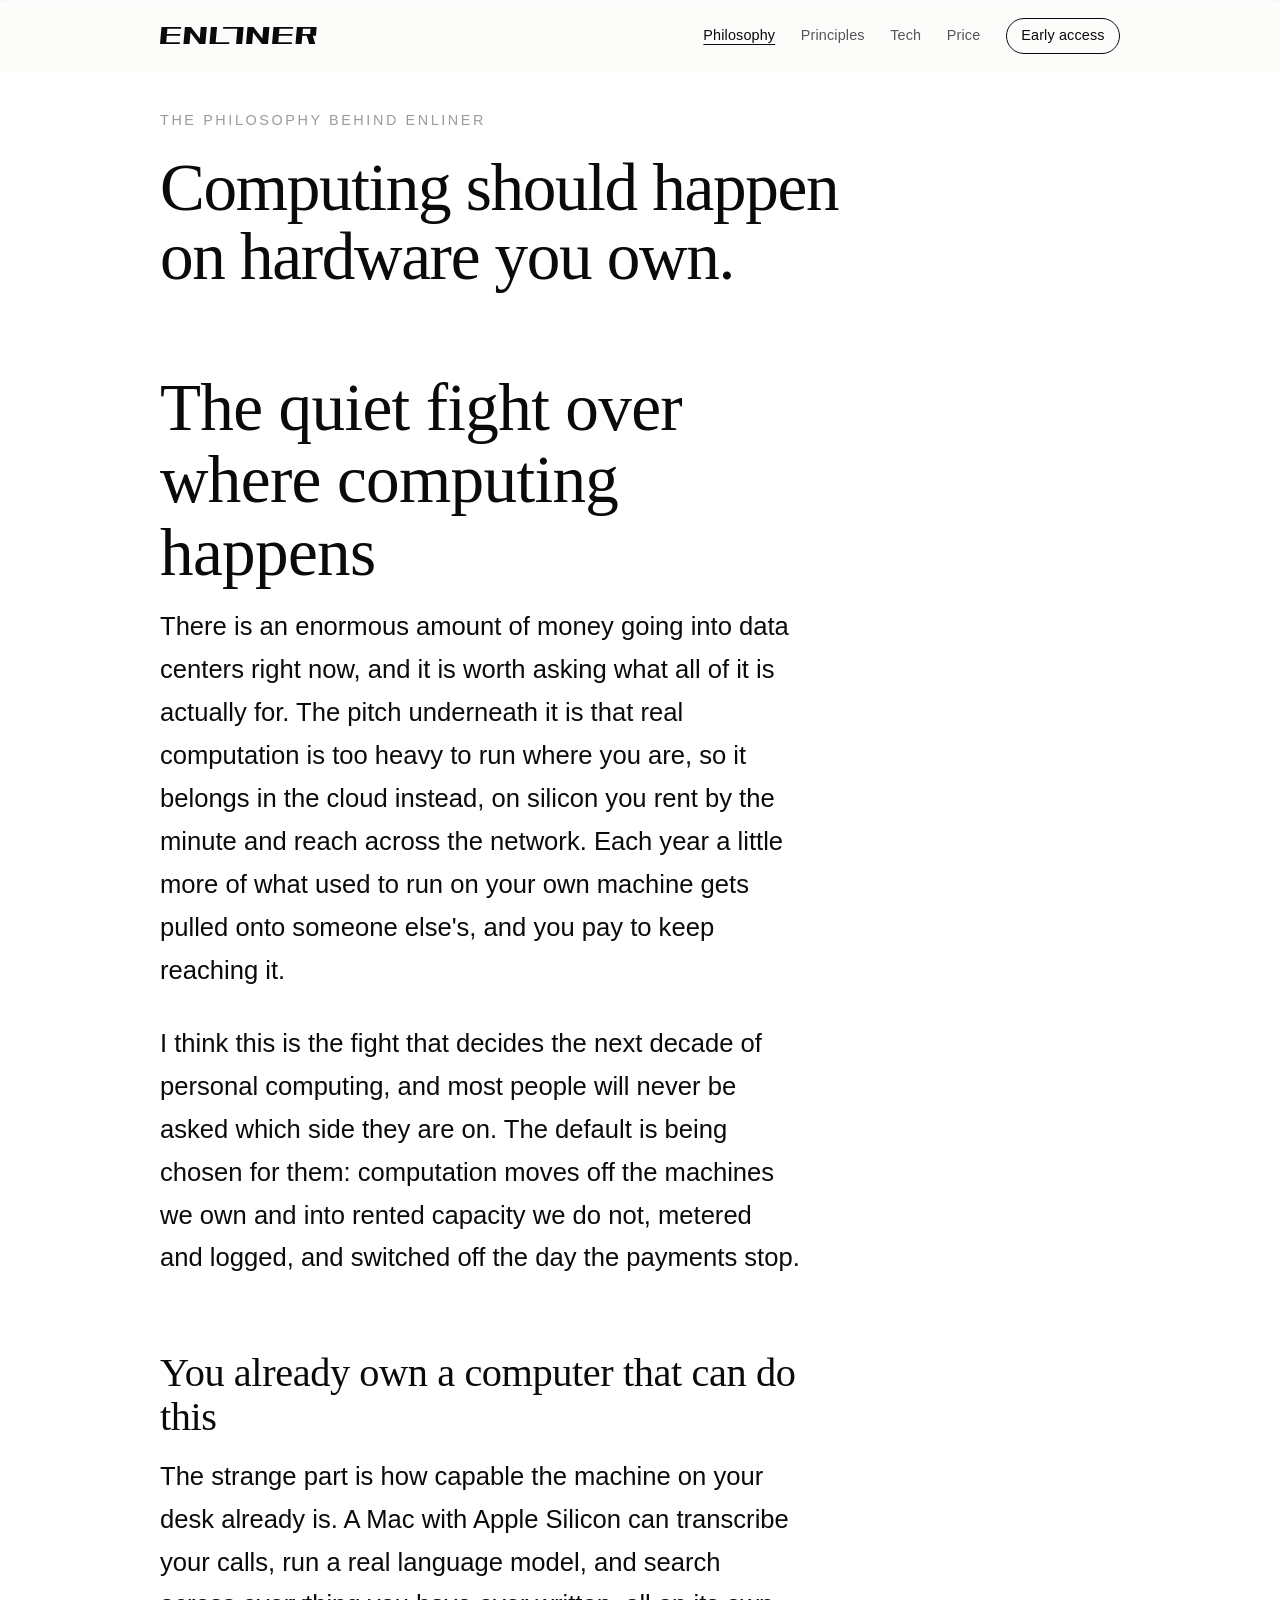
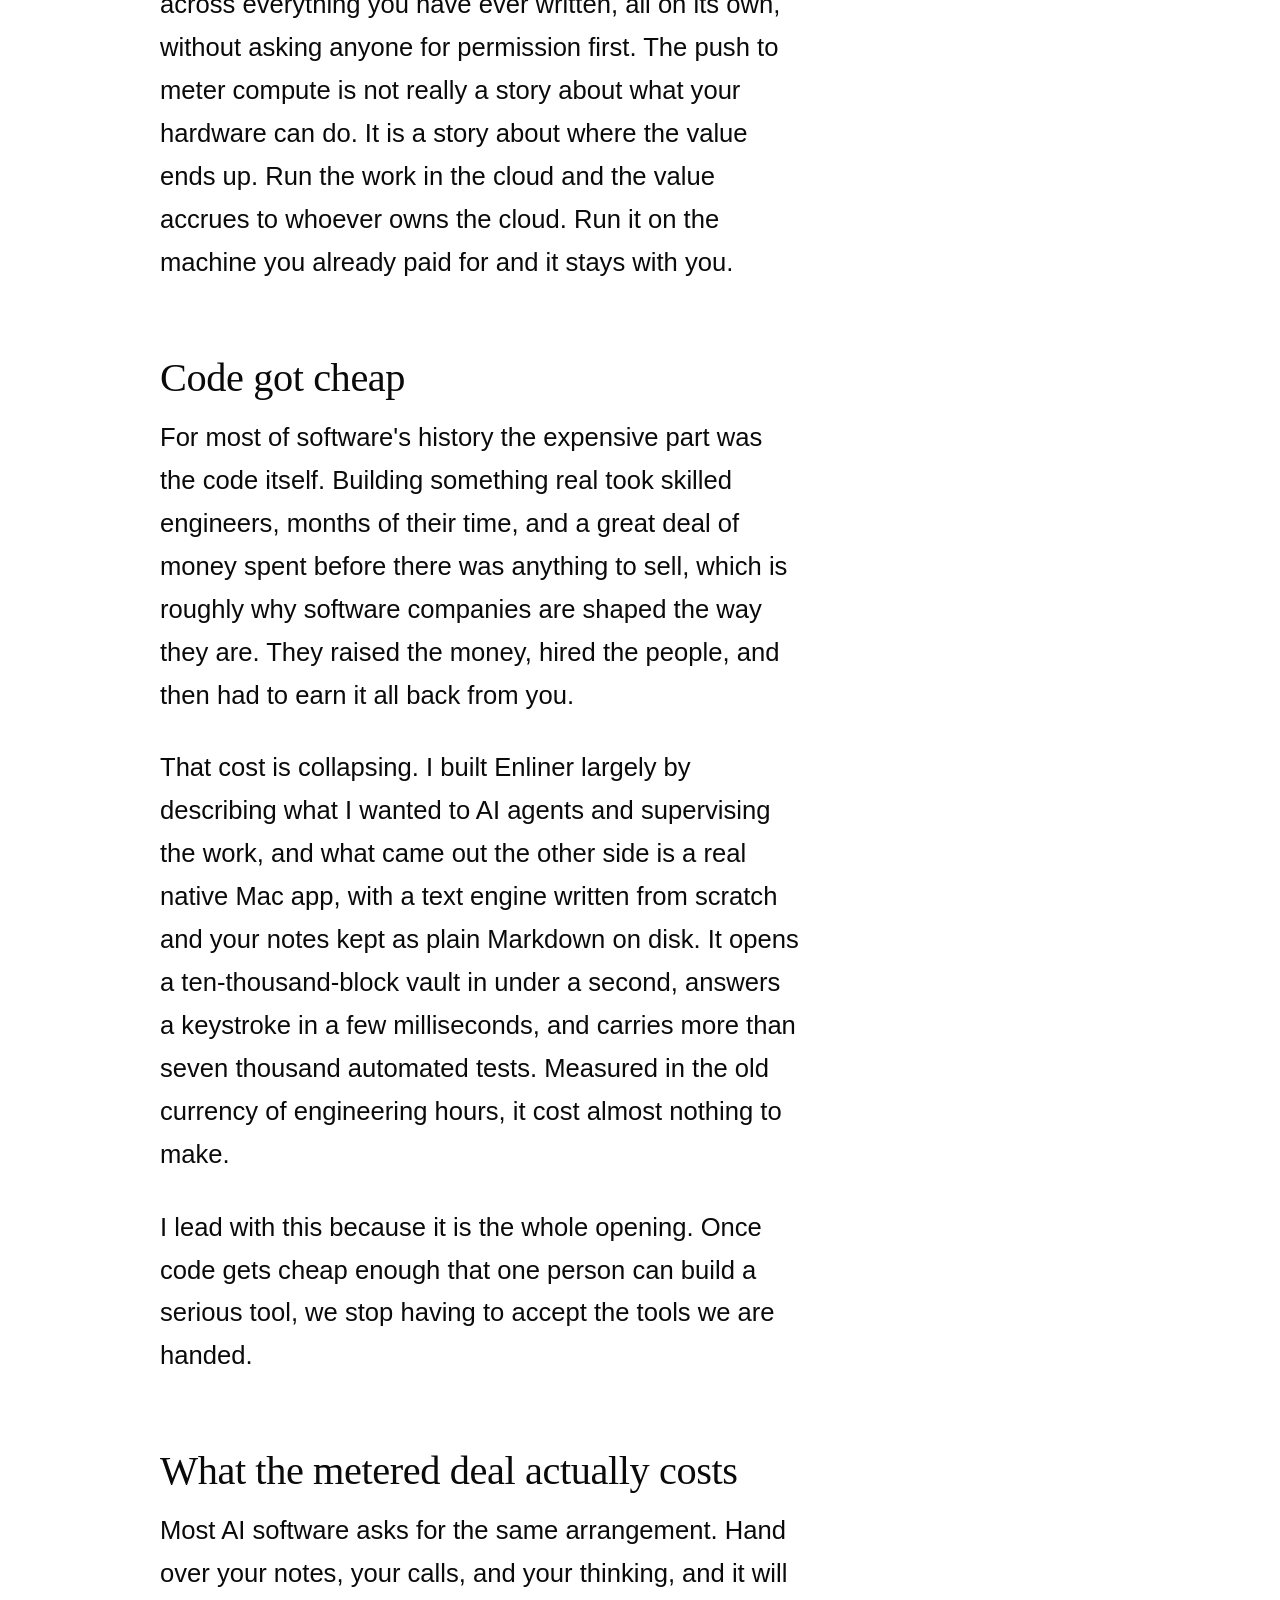
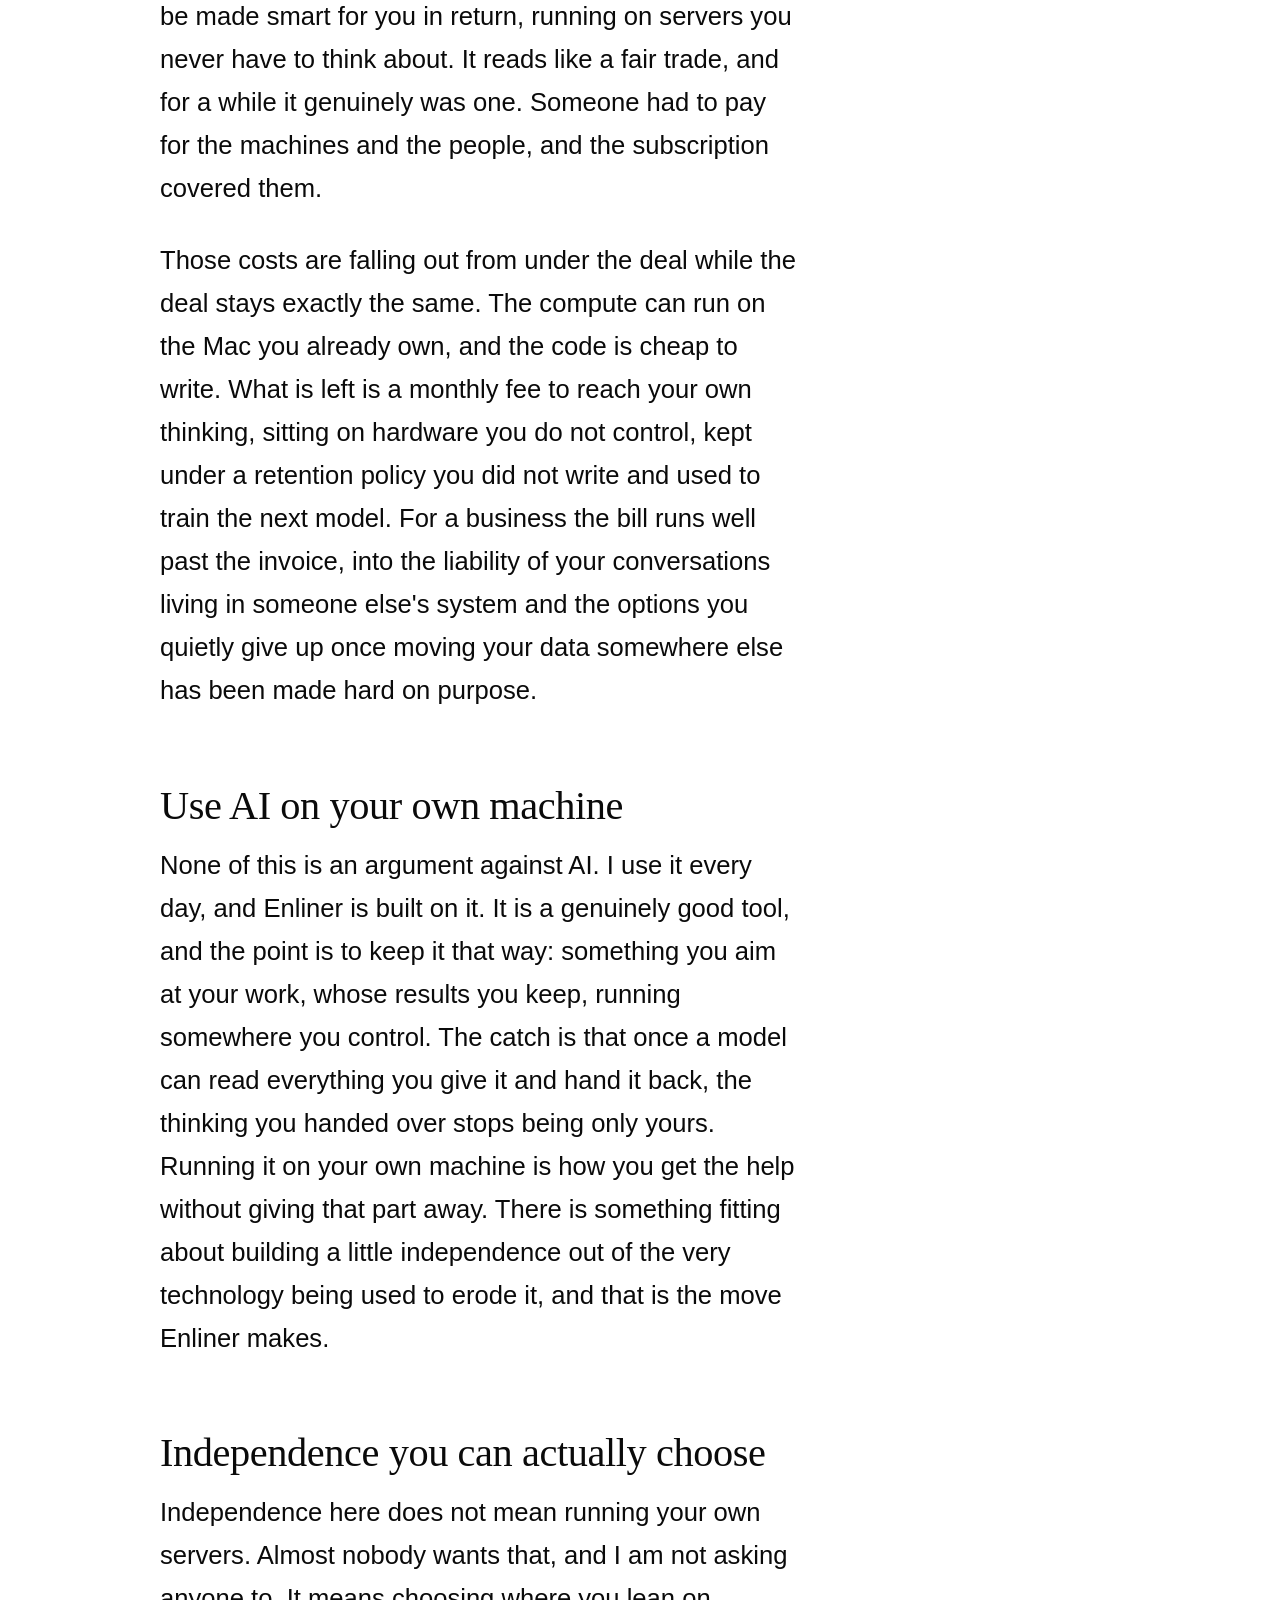
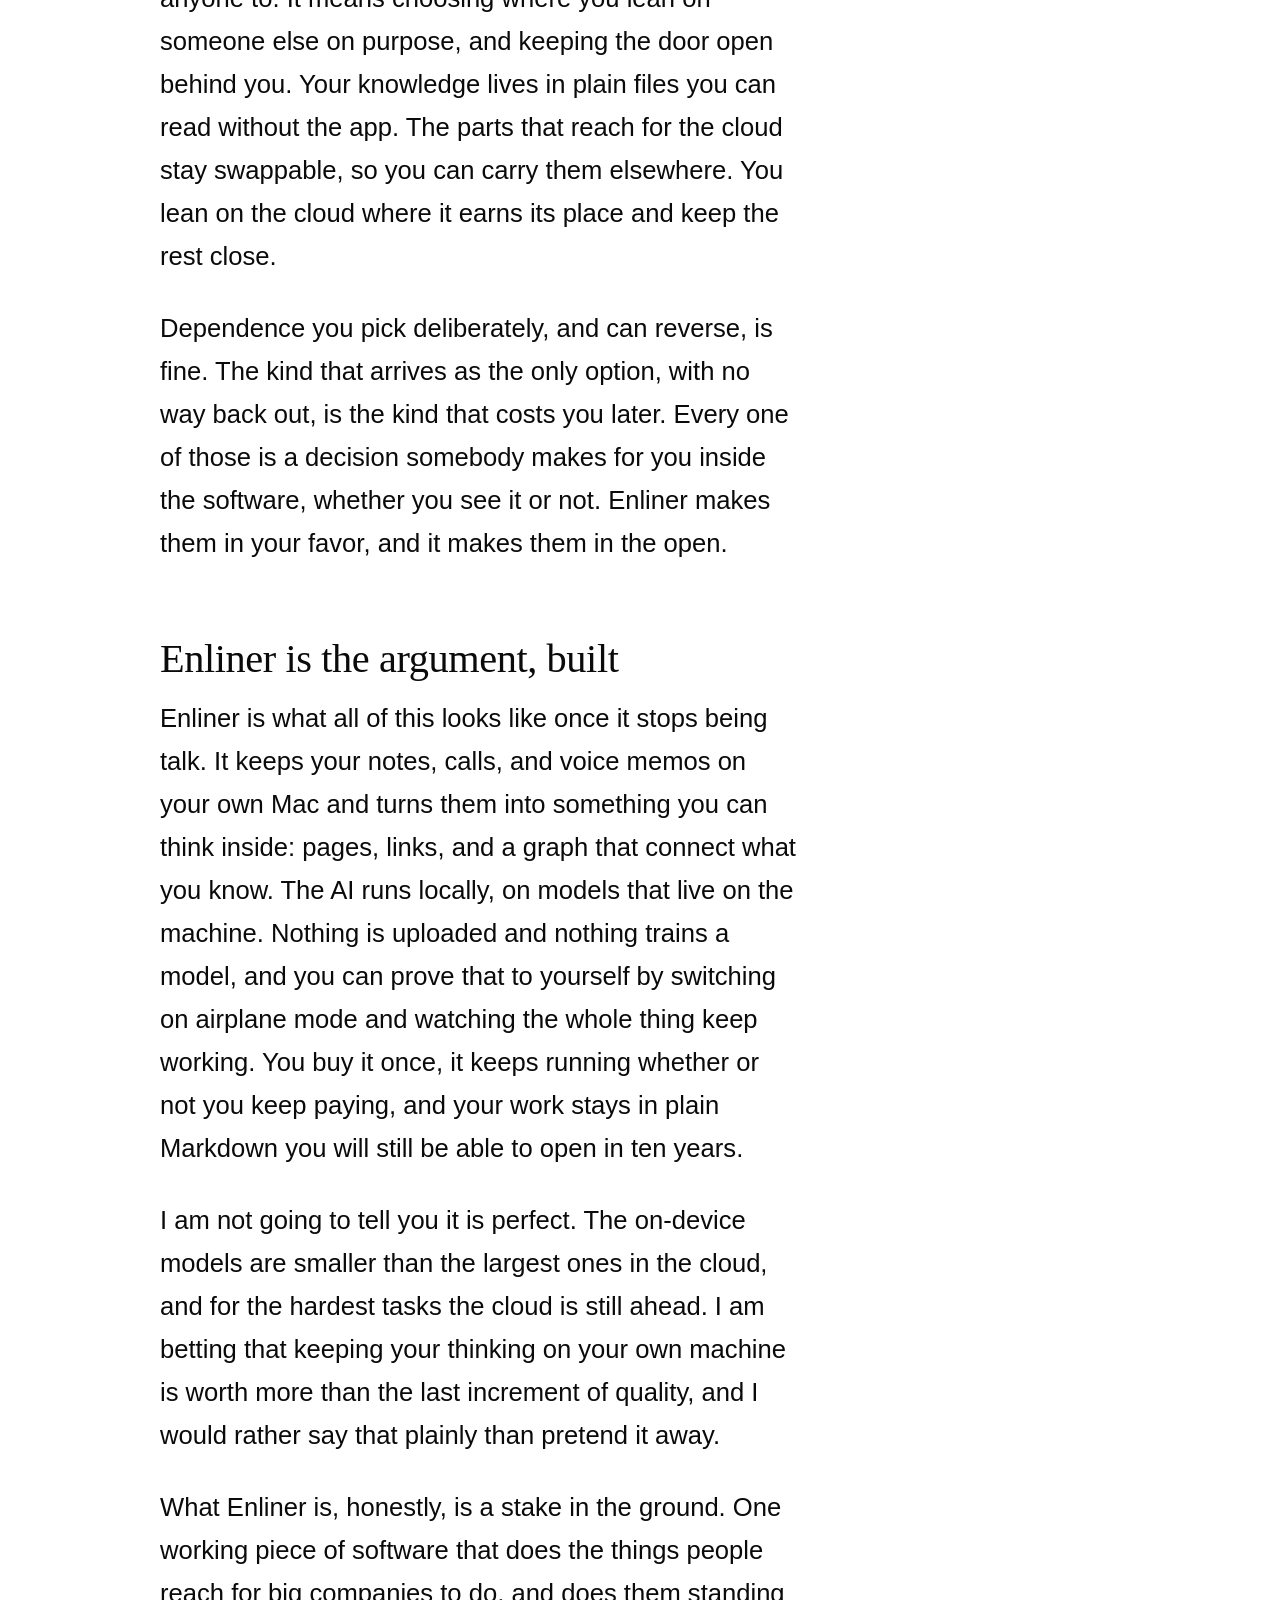
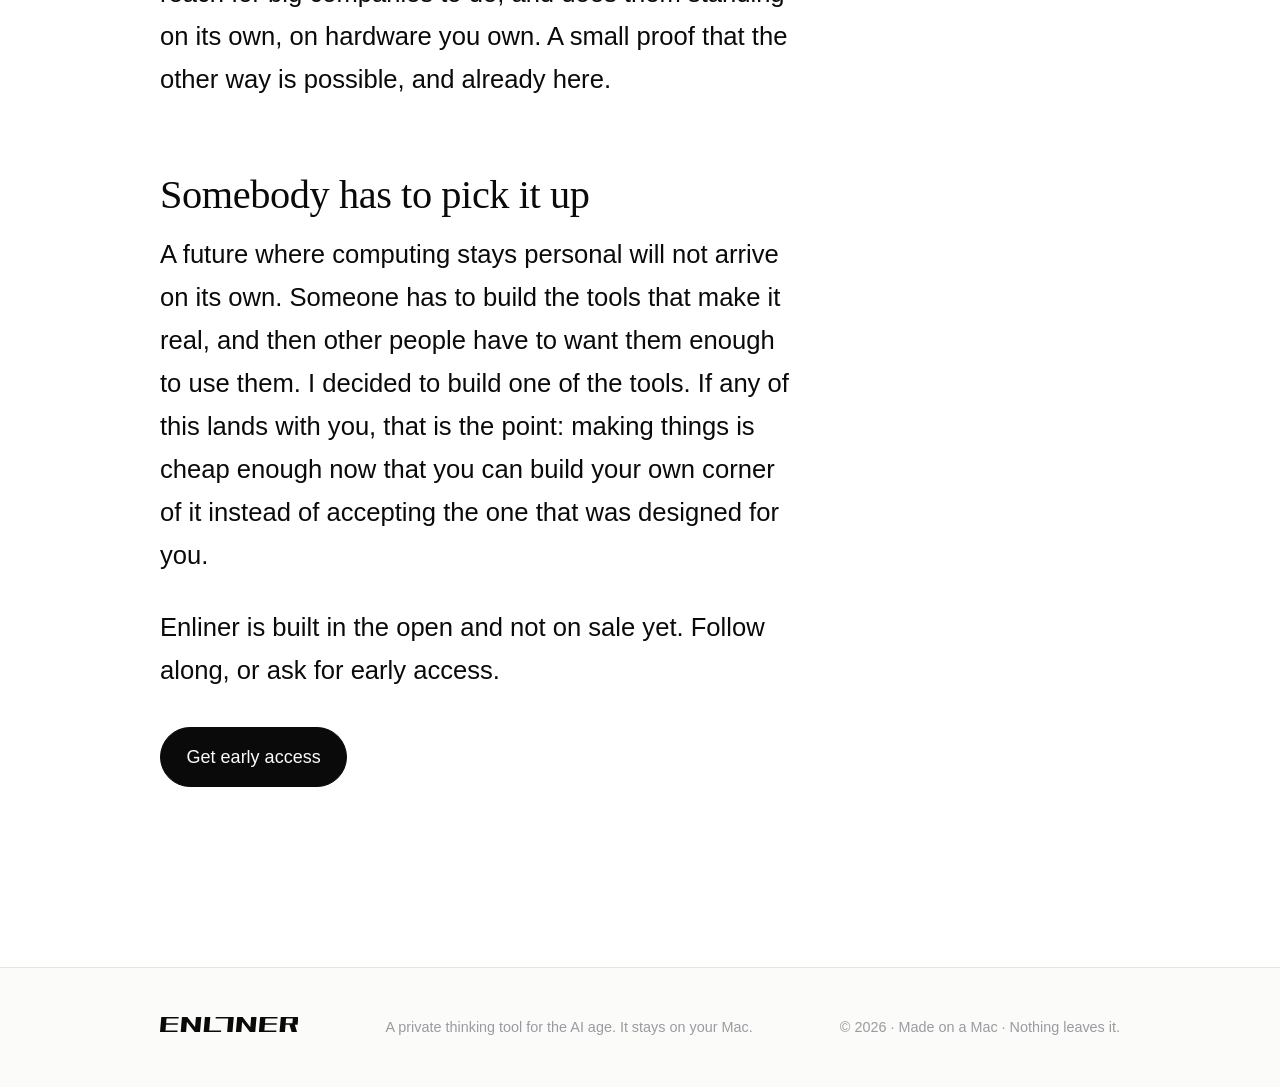
==== commit 2172993f: "site: add Design Principles page + wire into nav - New principles.html: 5 doc-grounded principles (p" ====
--- a/philosophy.html
+++ b/philosophy.html
@@ -60,6 +60,7 @@
     </a>
     <nav class="nav-links">
       <a href="philosophy.html" class="nav-current" aria-current="page">Philosophy</a>
+      <a href="principles.html">Principles</a>
       <a href="tech.html">Tech</a>
       <a href="index.html#price">Price</a>
       <a class="nav-cta" href="index.html#access">Early access</a>
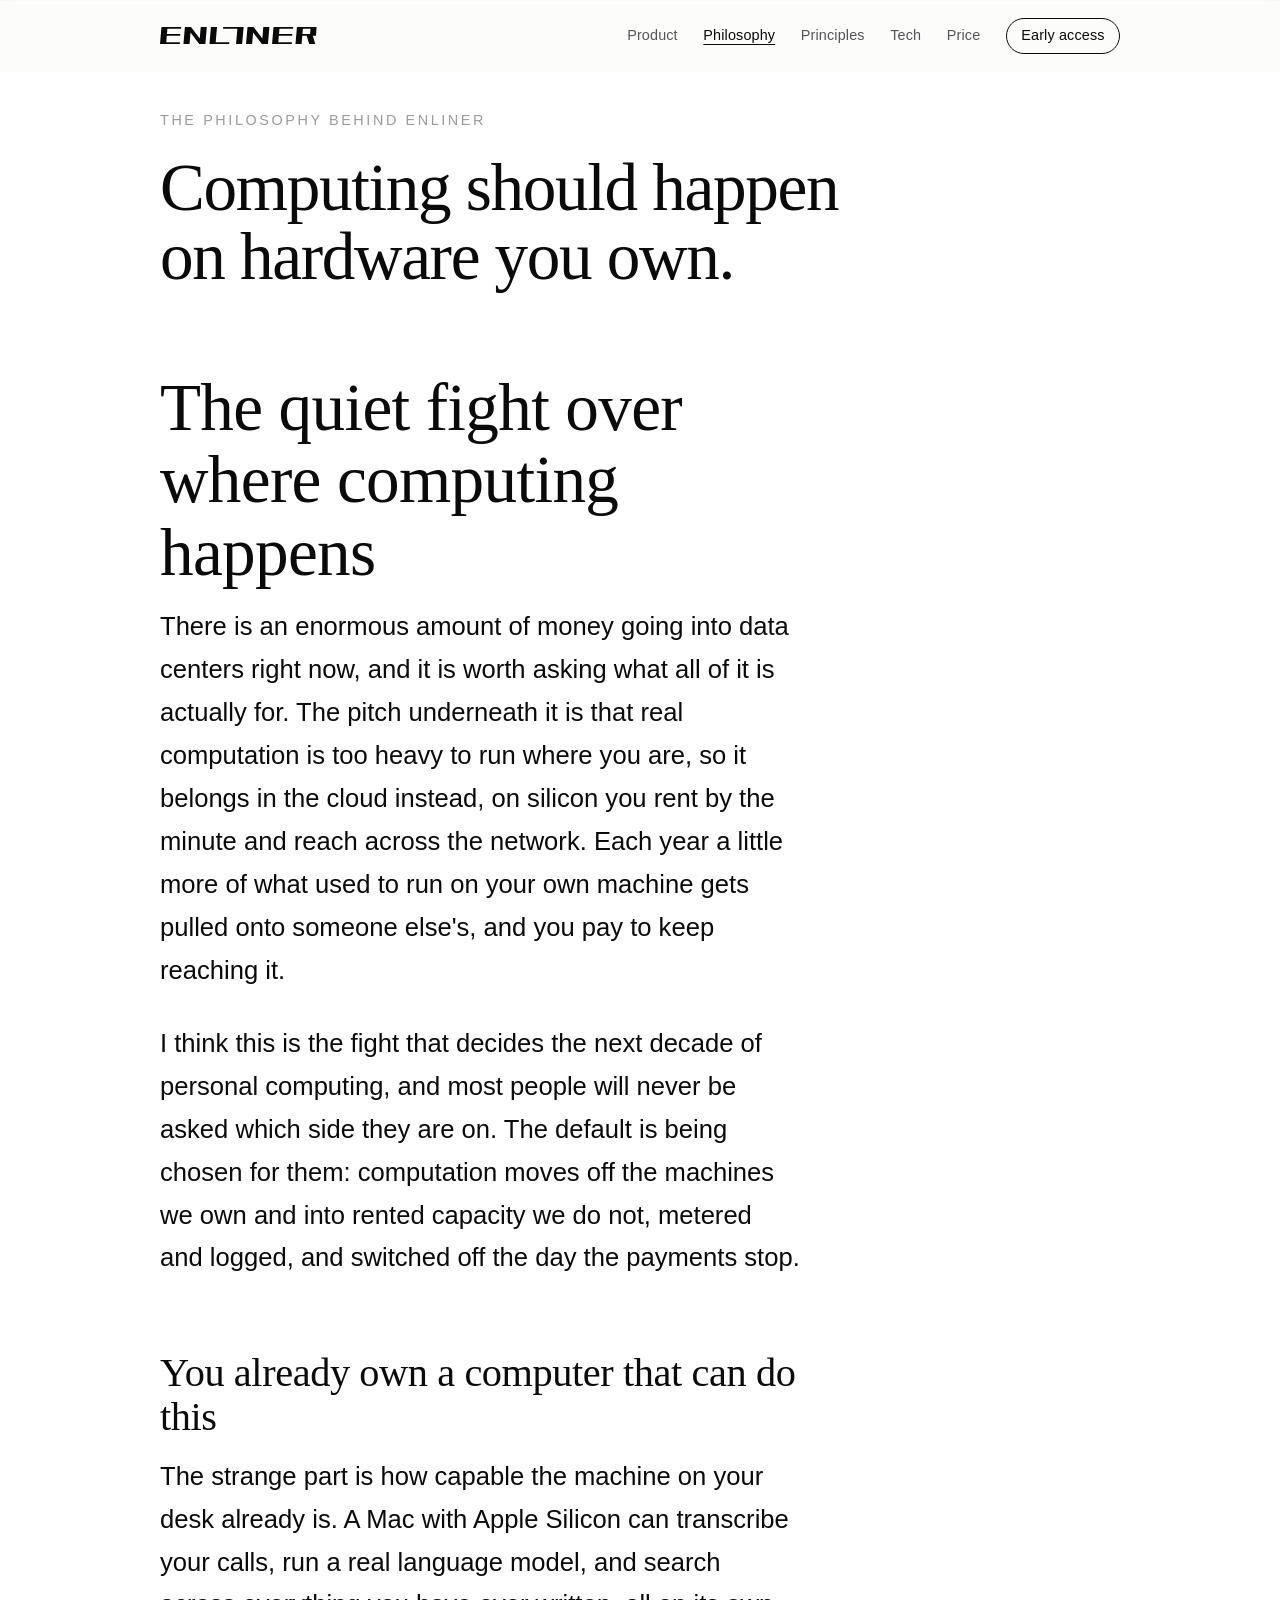
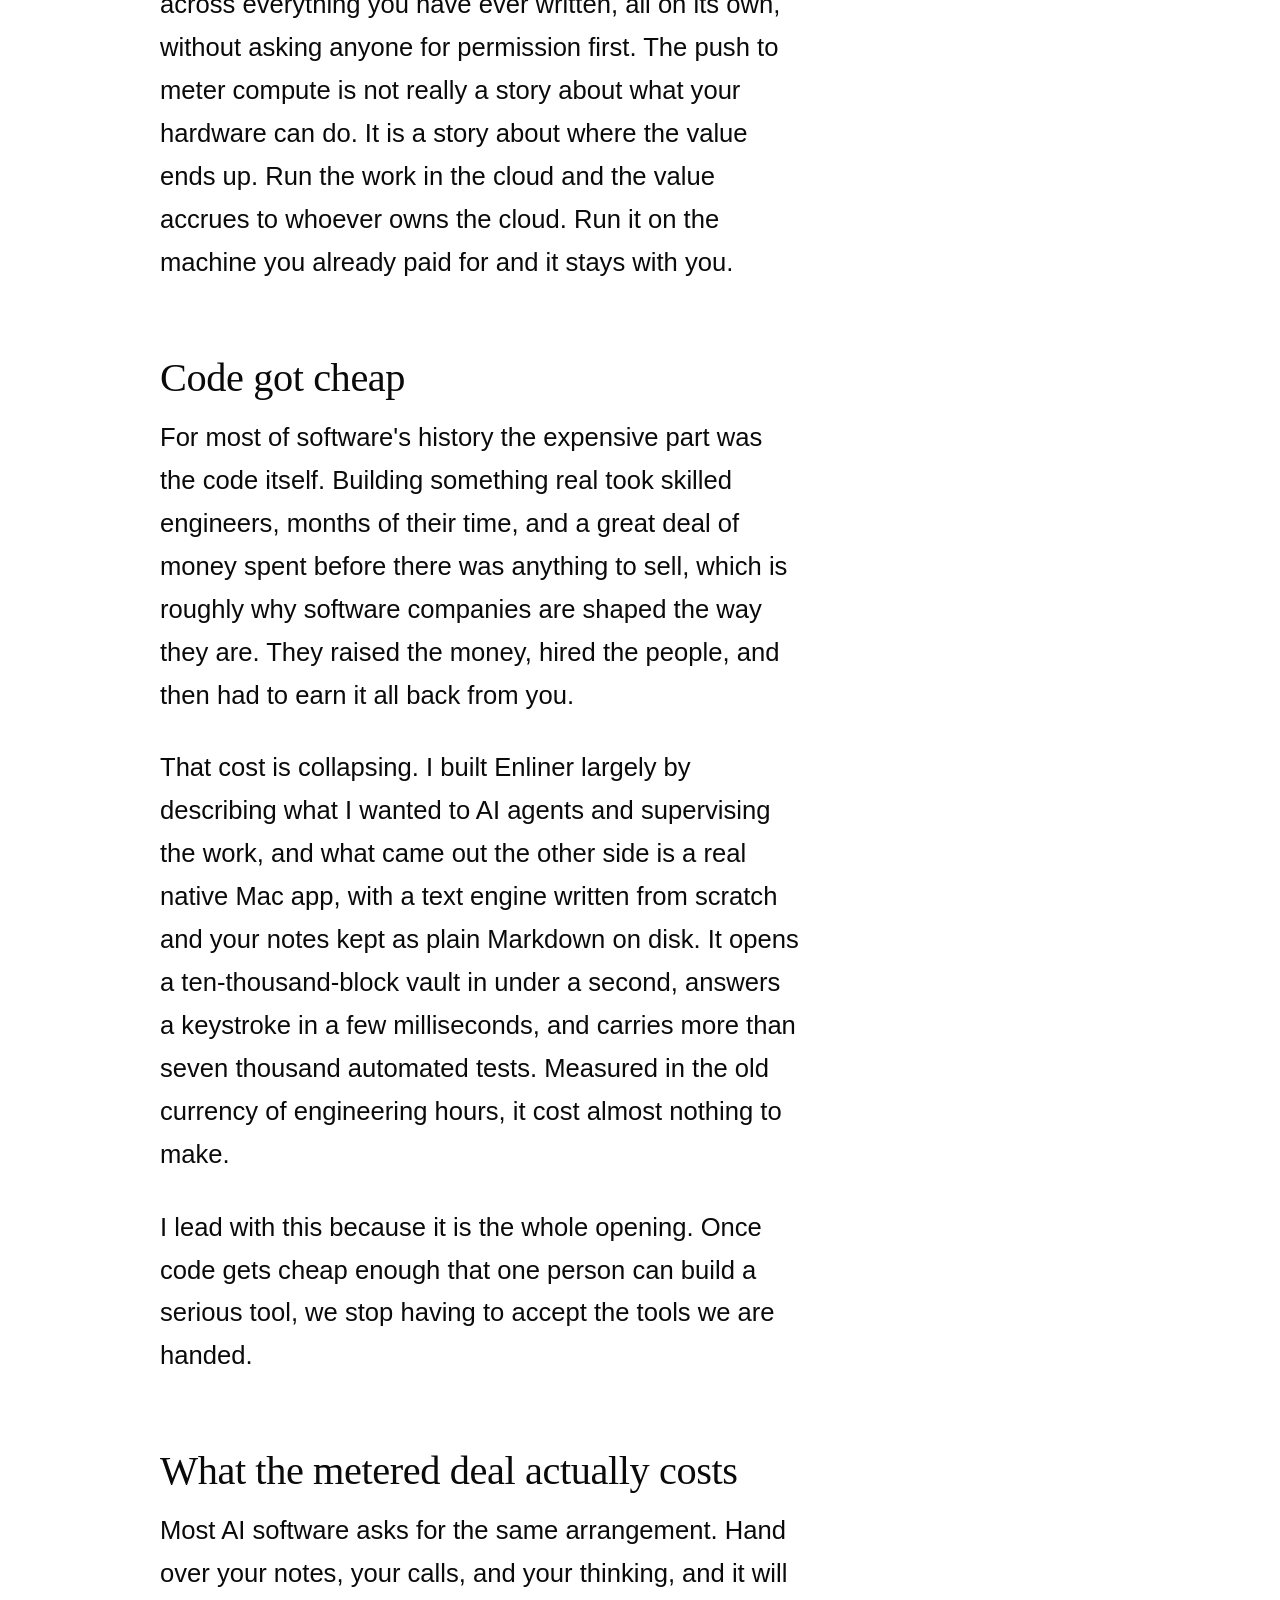
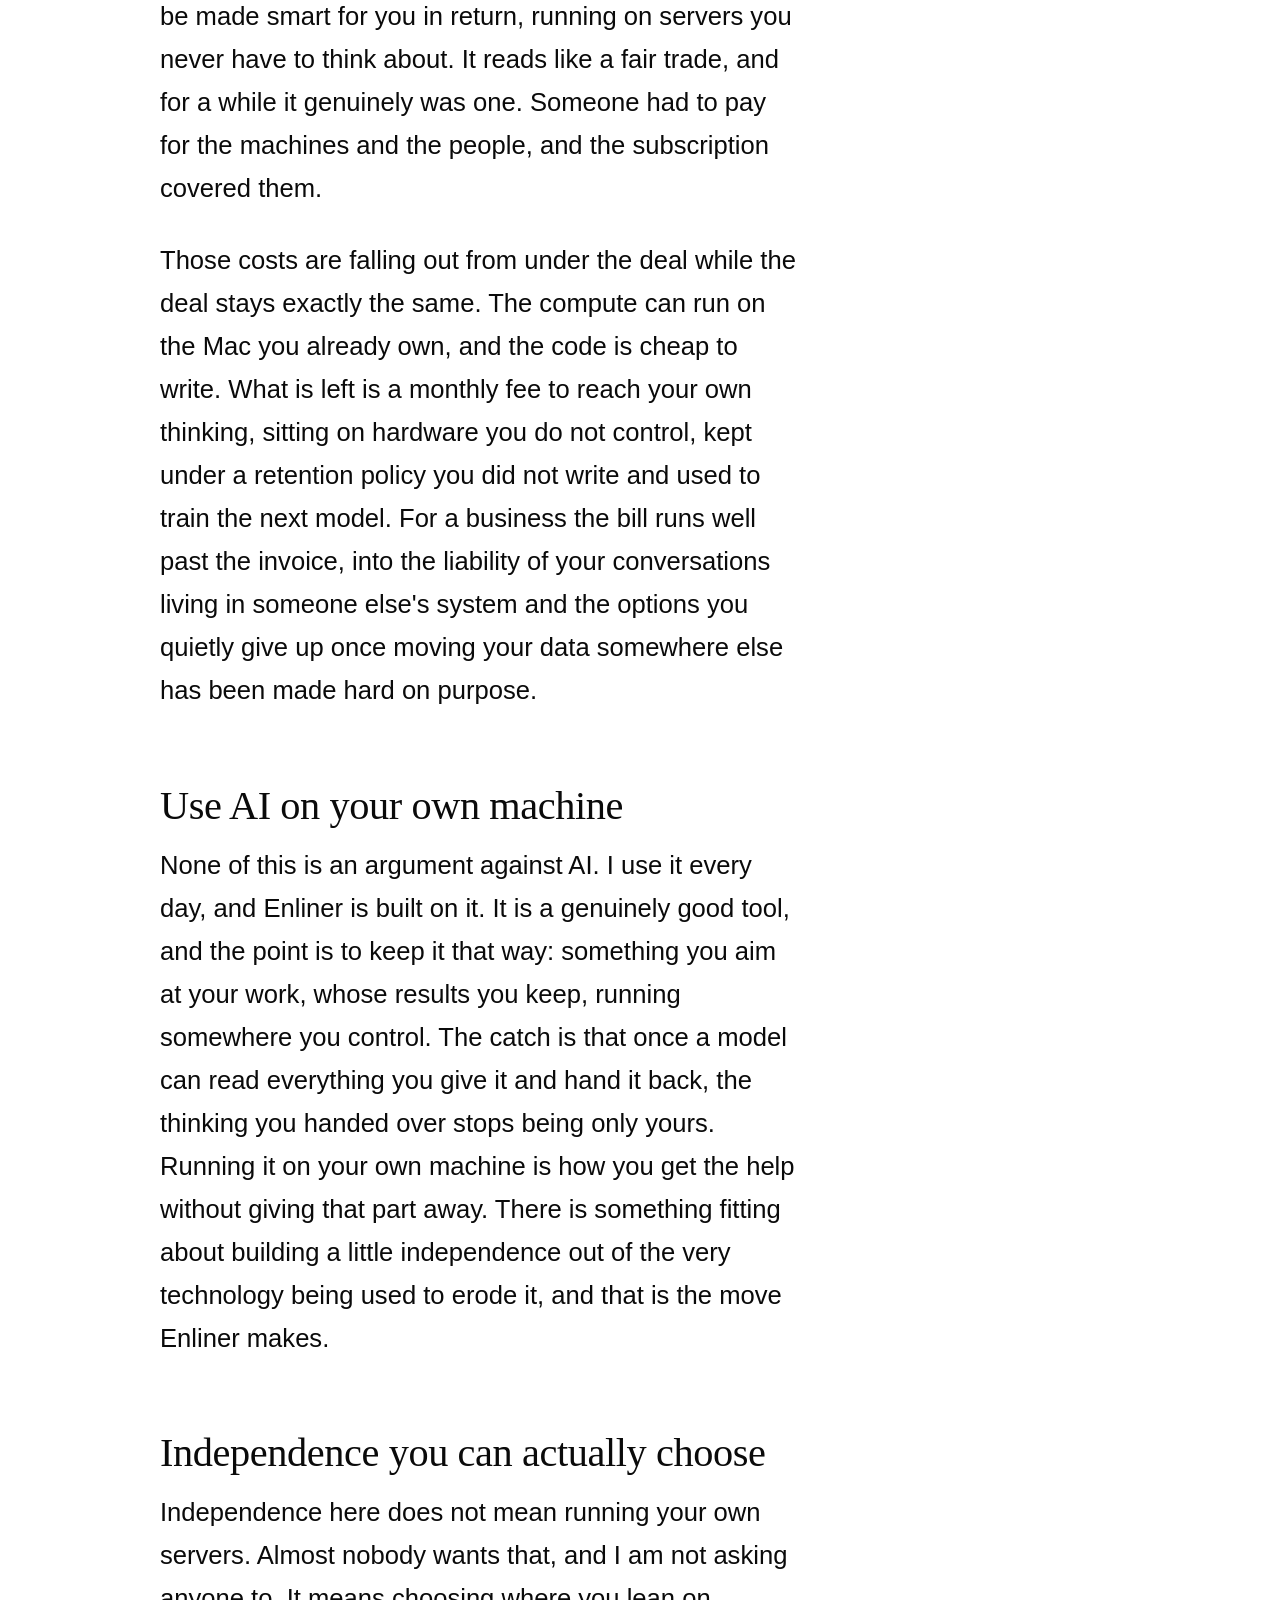
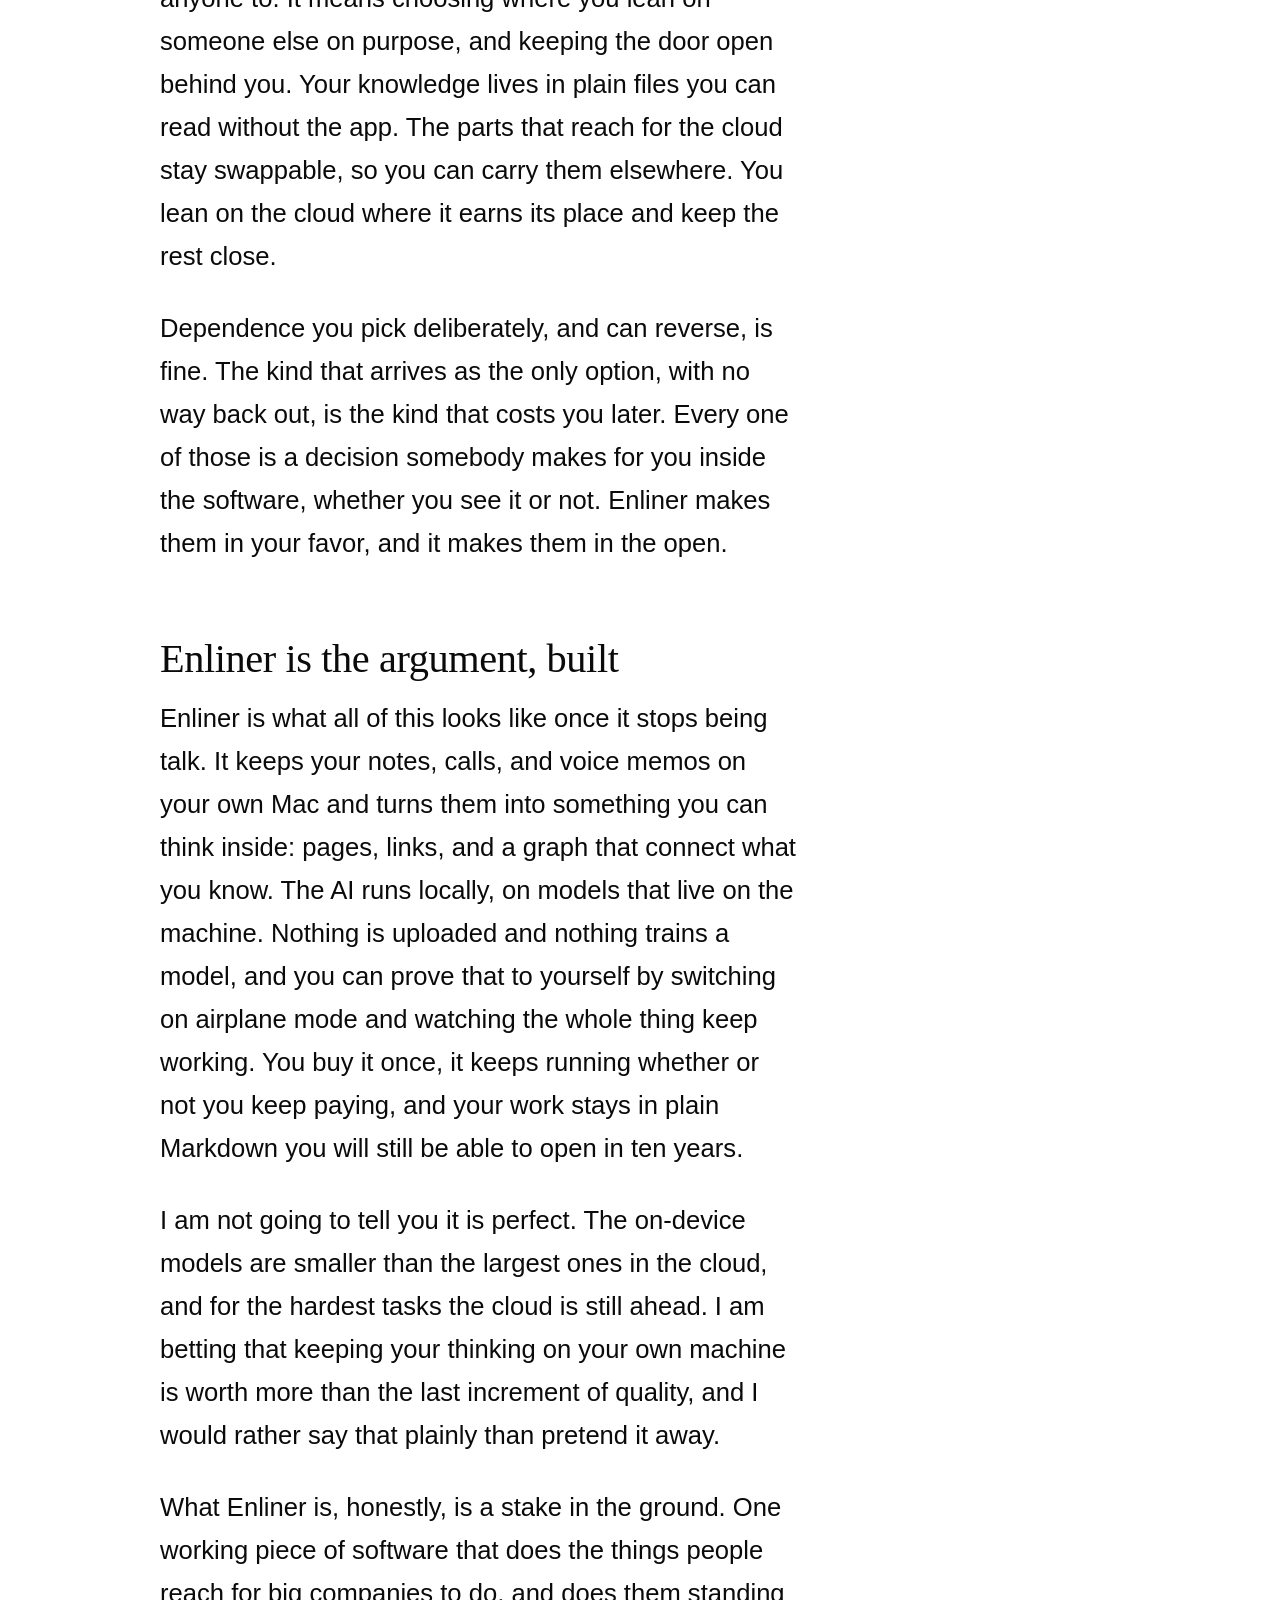
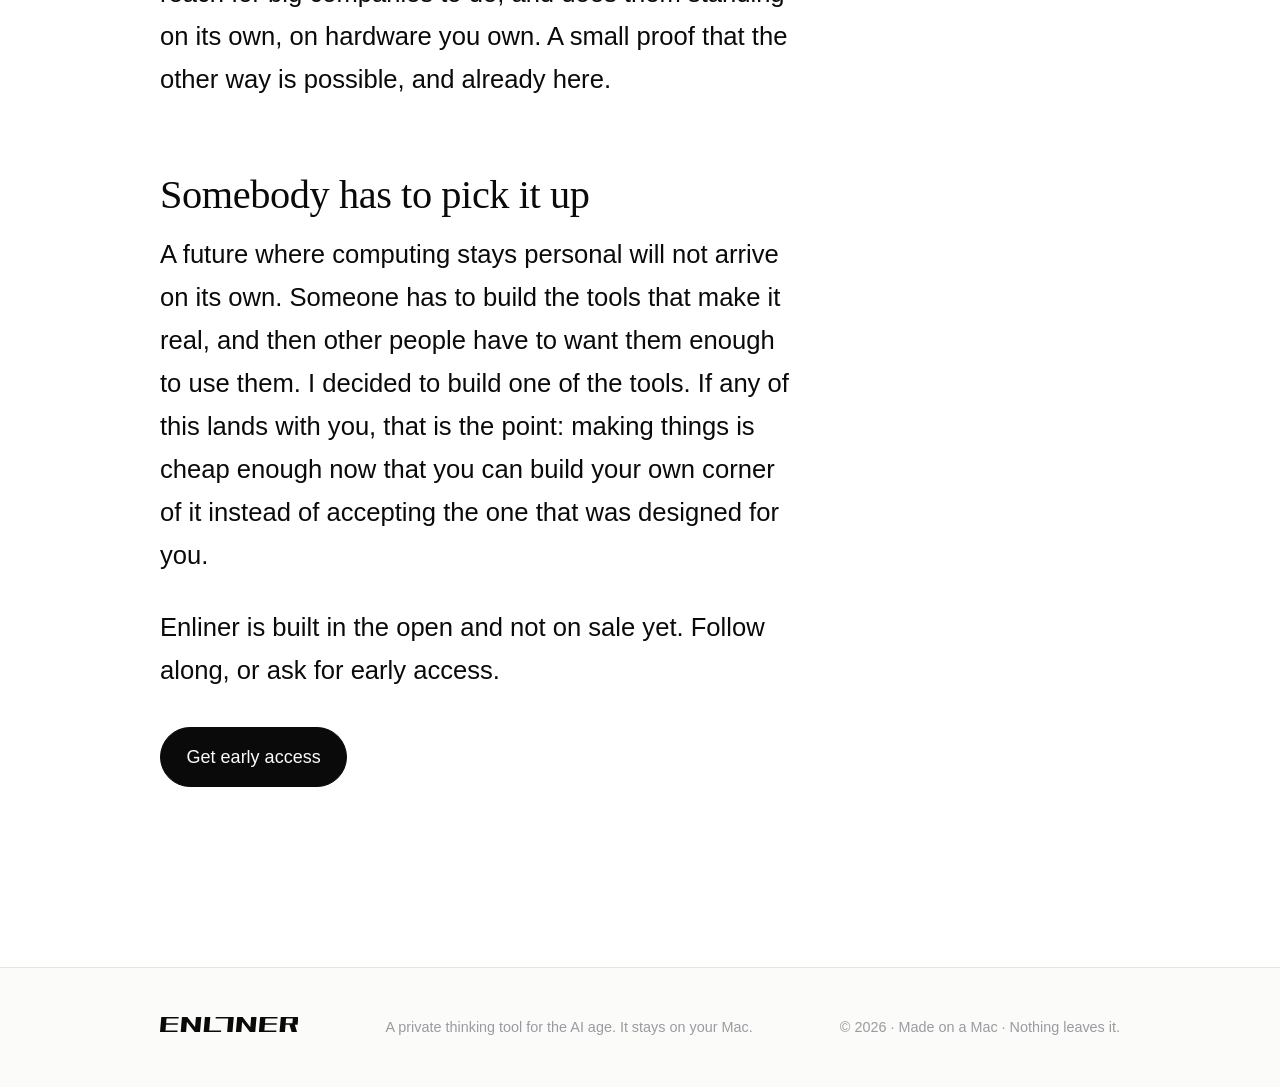
==== commit cdb5107b: "site: add Product section with real app screenshots - New #product section on the homepage: 11 featu" ====
--- a/philosophy.html
+++ b/philosophy.html
@@ -59,6 +59,7 @@
       <svg class="brand-logo" viewBox="0 0 1568 170" role="img" aria-label="Enliner"><use href="#enliner-wordmark"/></svg>
     </a>
     <nav class="nav-links">
+      <a href="index.html#product">Product</a>
       <a href="philosophy.html" class="nav-current" aria-current="page">Philosophy</a>
       <a href="principles.html">Principles</a>
       <a href="tech.html">Tech</a>
--- a/style.css
+++ b/style.css
@@ -179,6 +179,21 @@
 @keyframes drop { 0% { top: -46px; } 60%,100% { top: 46px; } }
 @media (prefers-reduced-motion: reduce) { .scroll-hint { display: none; } }
 
+/* ─────────────────────────────  PRODUCT  ───────────────────────────── */
+.product { border-top: 1px solid var(--line); background: var(--paper-2); }
+.product-inner { max-width: var(--content); margin-inline: auto; }
+.product-intro { margin-bottom: clamp(2.5rem, 7vw, 5rem); }
+.product-title { font-family: var(--serif); font-weight: 500; font-size: var(--step-3); line-height: 1.02; letter-spacing: -0.02em; }
+.product-lead { max-width: var(--measure); color: var(--ink-soft); font-size: var(--step-1); line-height: 1.5; margin-top: 1.4rem; }
+.feature { margin-bottom: clamp(3rem, 8vw, 6rem); }
+.feature:last-child { margin-bottom: 0; }
+.feature-num { font-family: var(--serif); font-size: var(--step-1); color: var(--ink-faint); font-weight: 500; display: block; margin-bottom: .4rem; }
+.feature-callout { font-family: var(--serif); font-weight: 500; font-size: var(--step-2); line-height: 1.1; letter-spacing: -0.01em; max-width: var(--measure); }
+.feature-desc { color: var(--ink-soft); font-size: var(--step-1); line-height: 1.55; max-width: var(--measure); margin-top: .7rem; margin-bottom: 1.8rem; }
+.shot { margin: 0; border: 1px solid var(--line); border-radius: 12px; overflow: hidden; background: var(--paper); box-shadow: 0 24px 60px -30px color-mix(in srgb, var(--ink) 45%, transparent); }
+.shot img { display: block; width: 100%; height: auto; }
+.shot--inset img { padding: 0; }
+
 /* ─────────────────────────────  PILLARS  ───────────────────────────── */
 .pillars { border-top: 1px solid var(--line); }
 .pillar-list { list-style: none; display: grid; gap: clamp(2.5rem, 6vw, 5rem); max-width: var(--content); margin-inline: auto; }
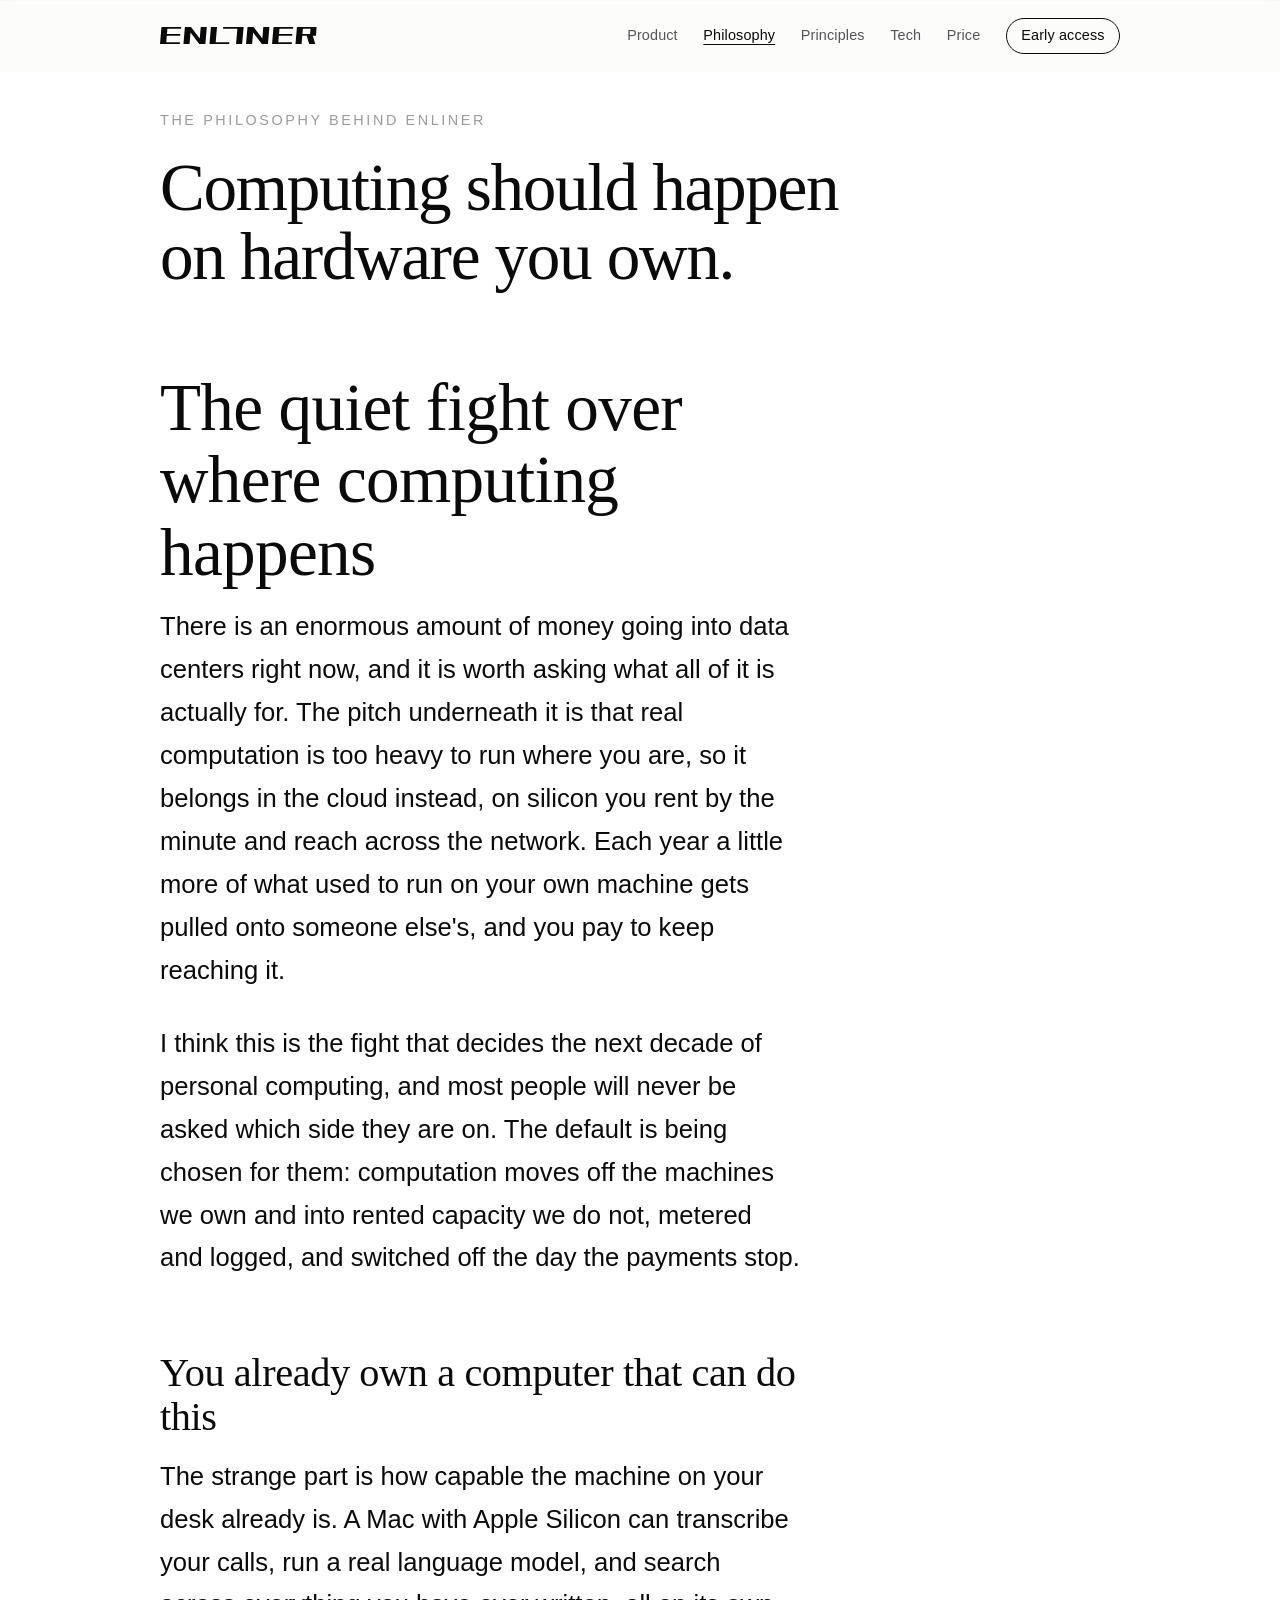
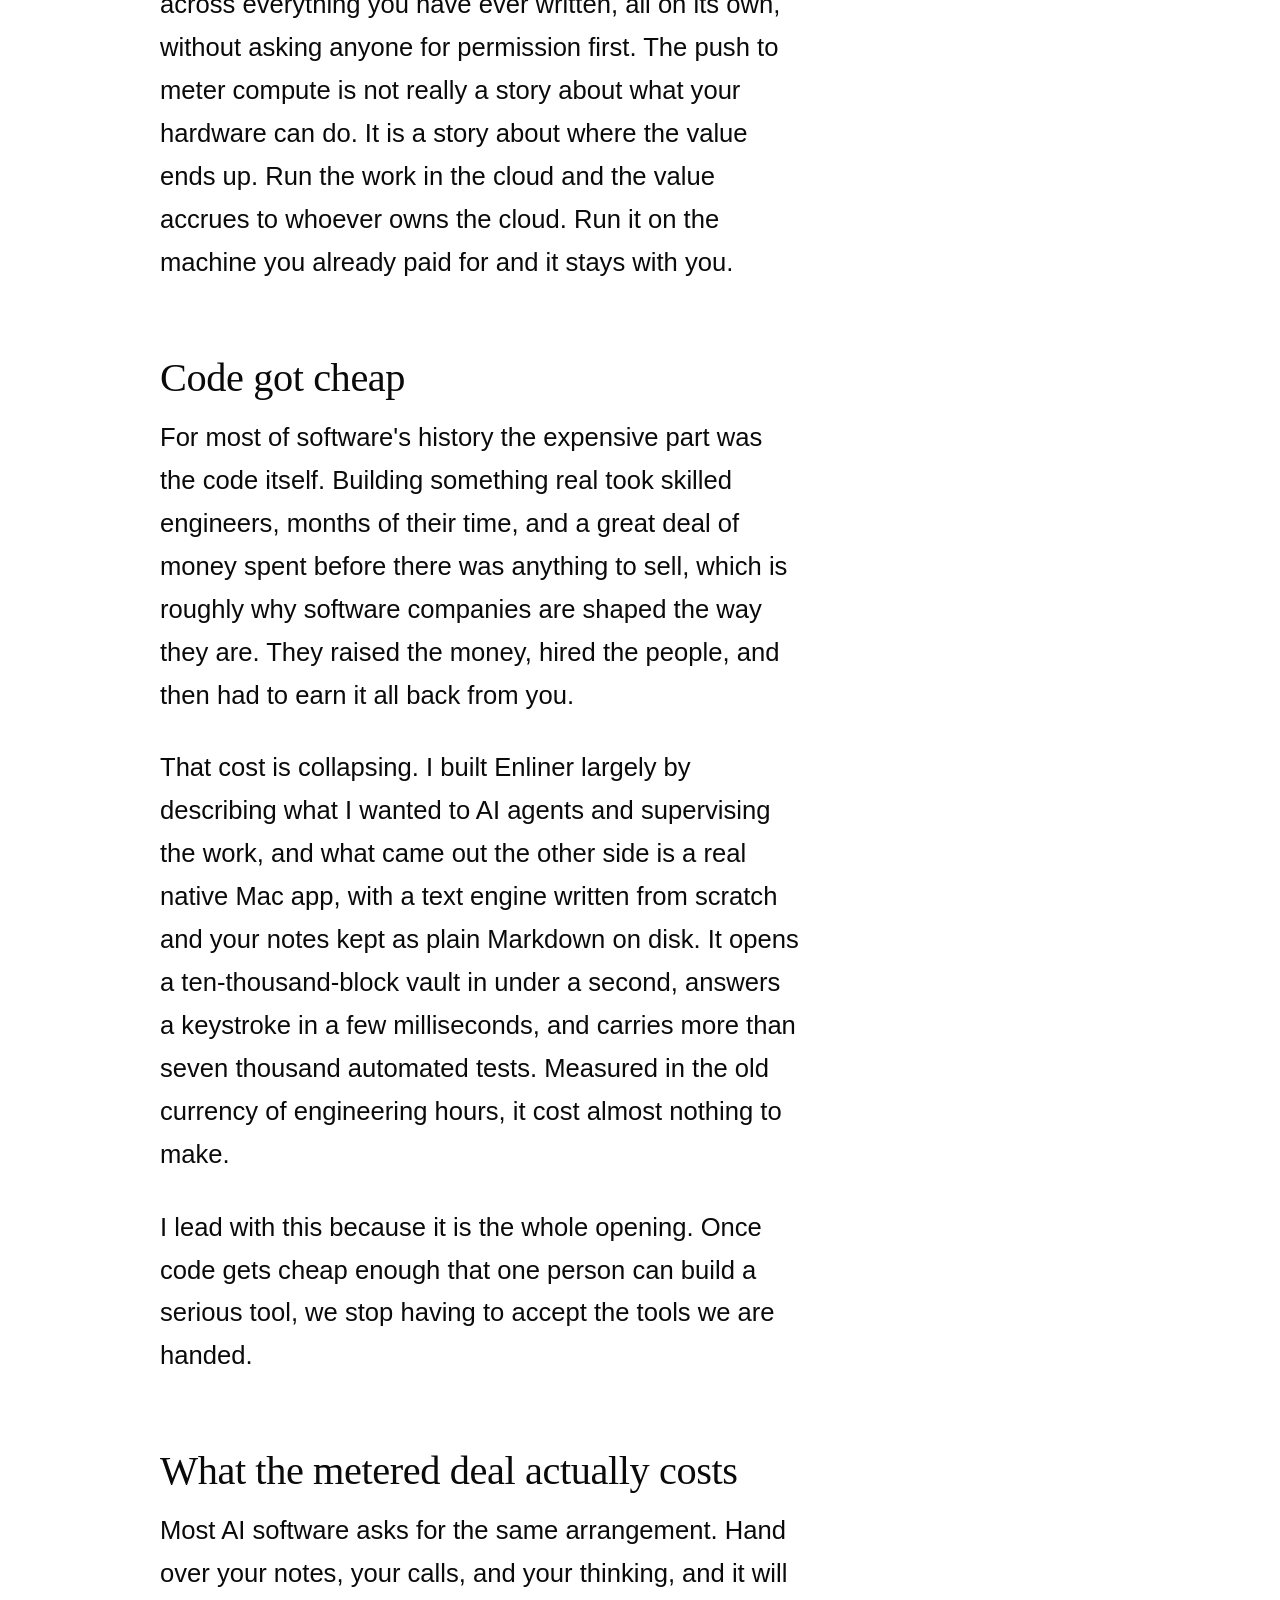
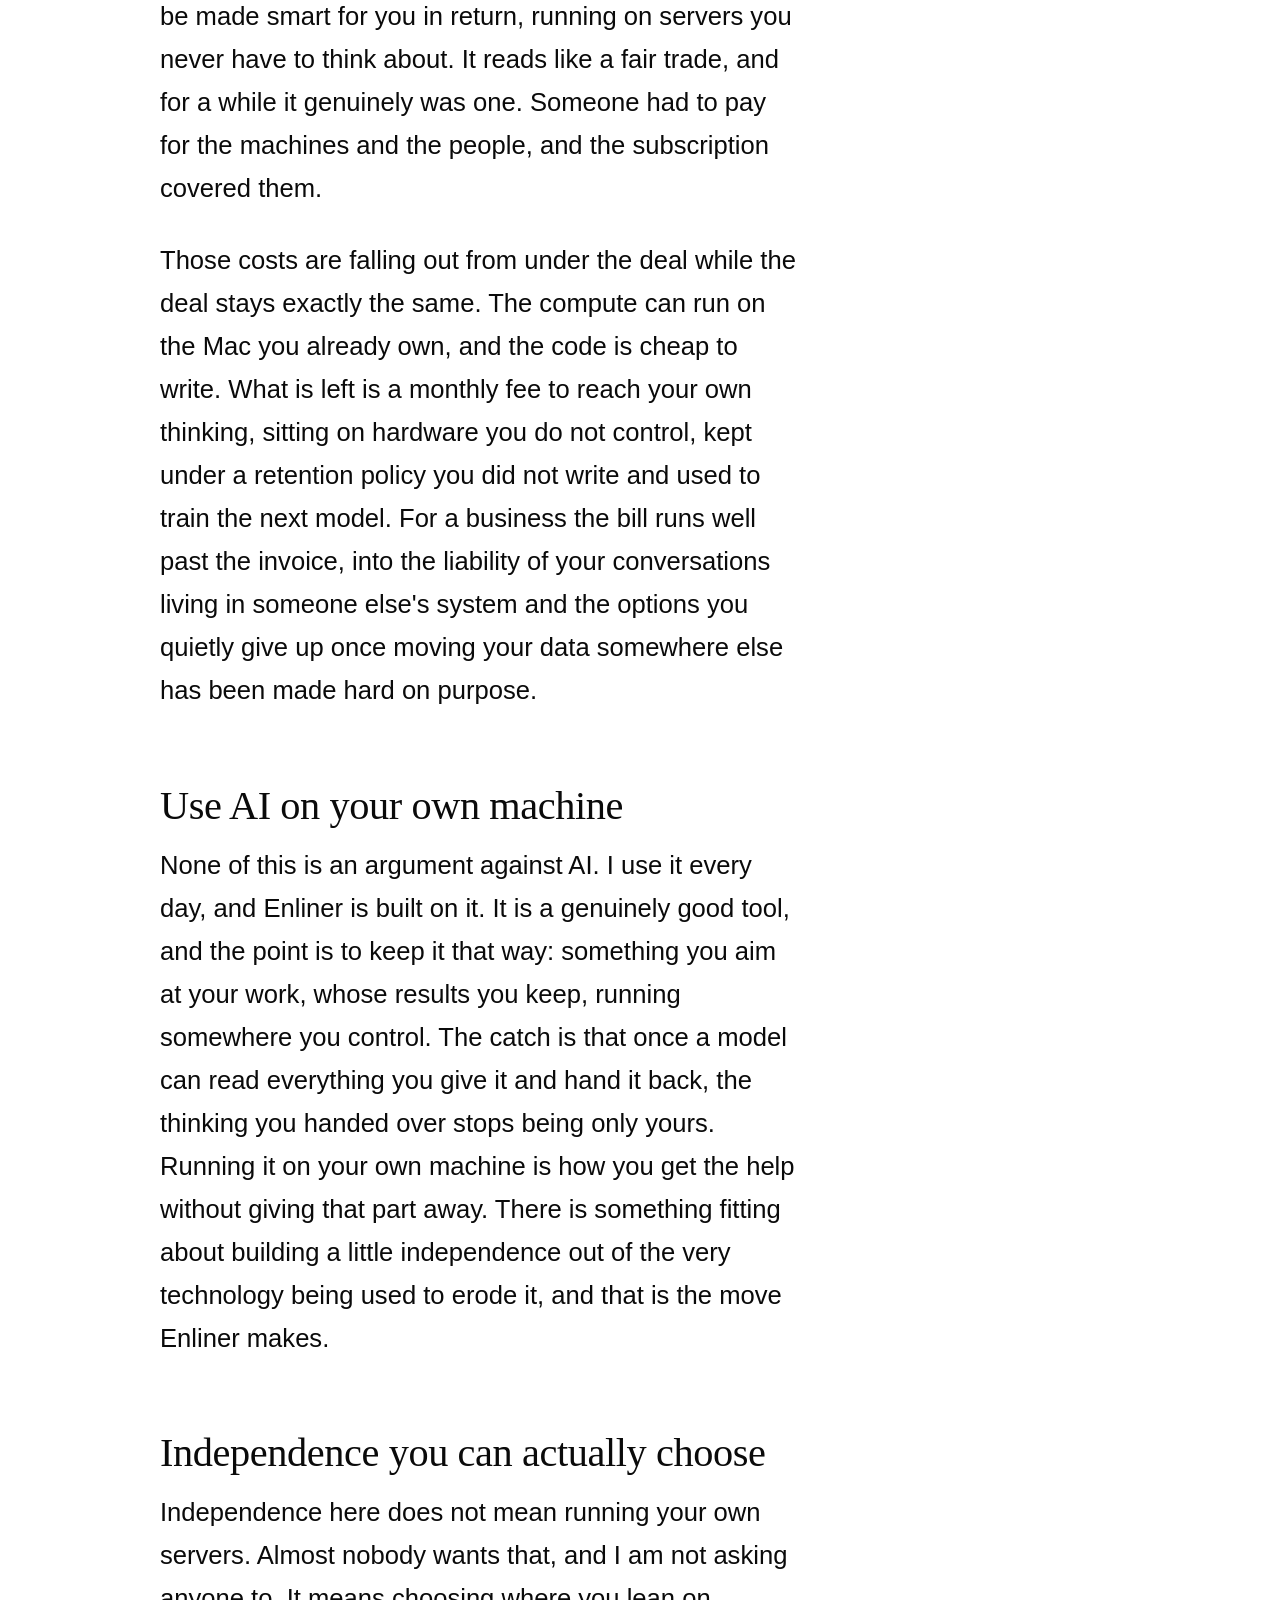
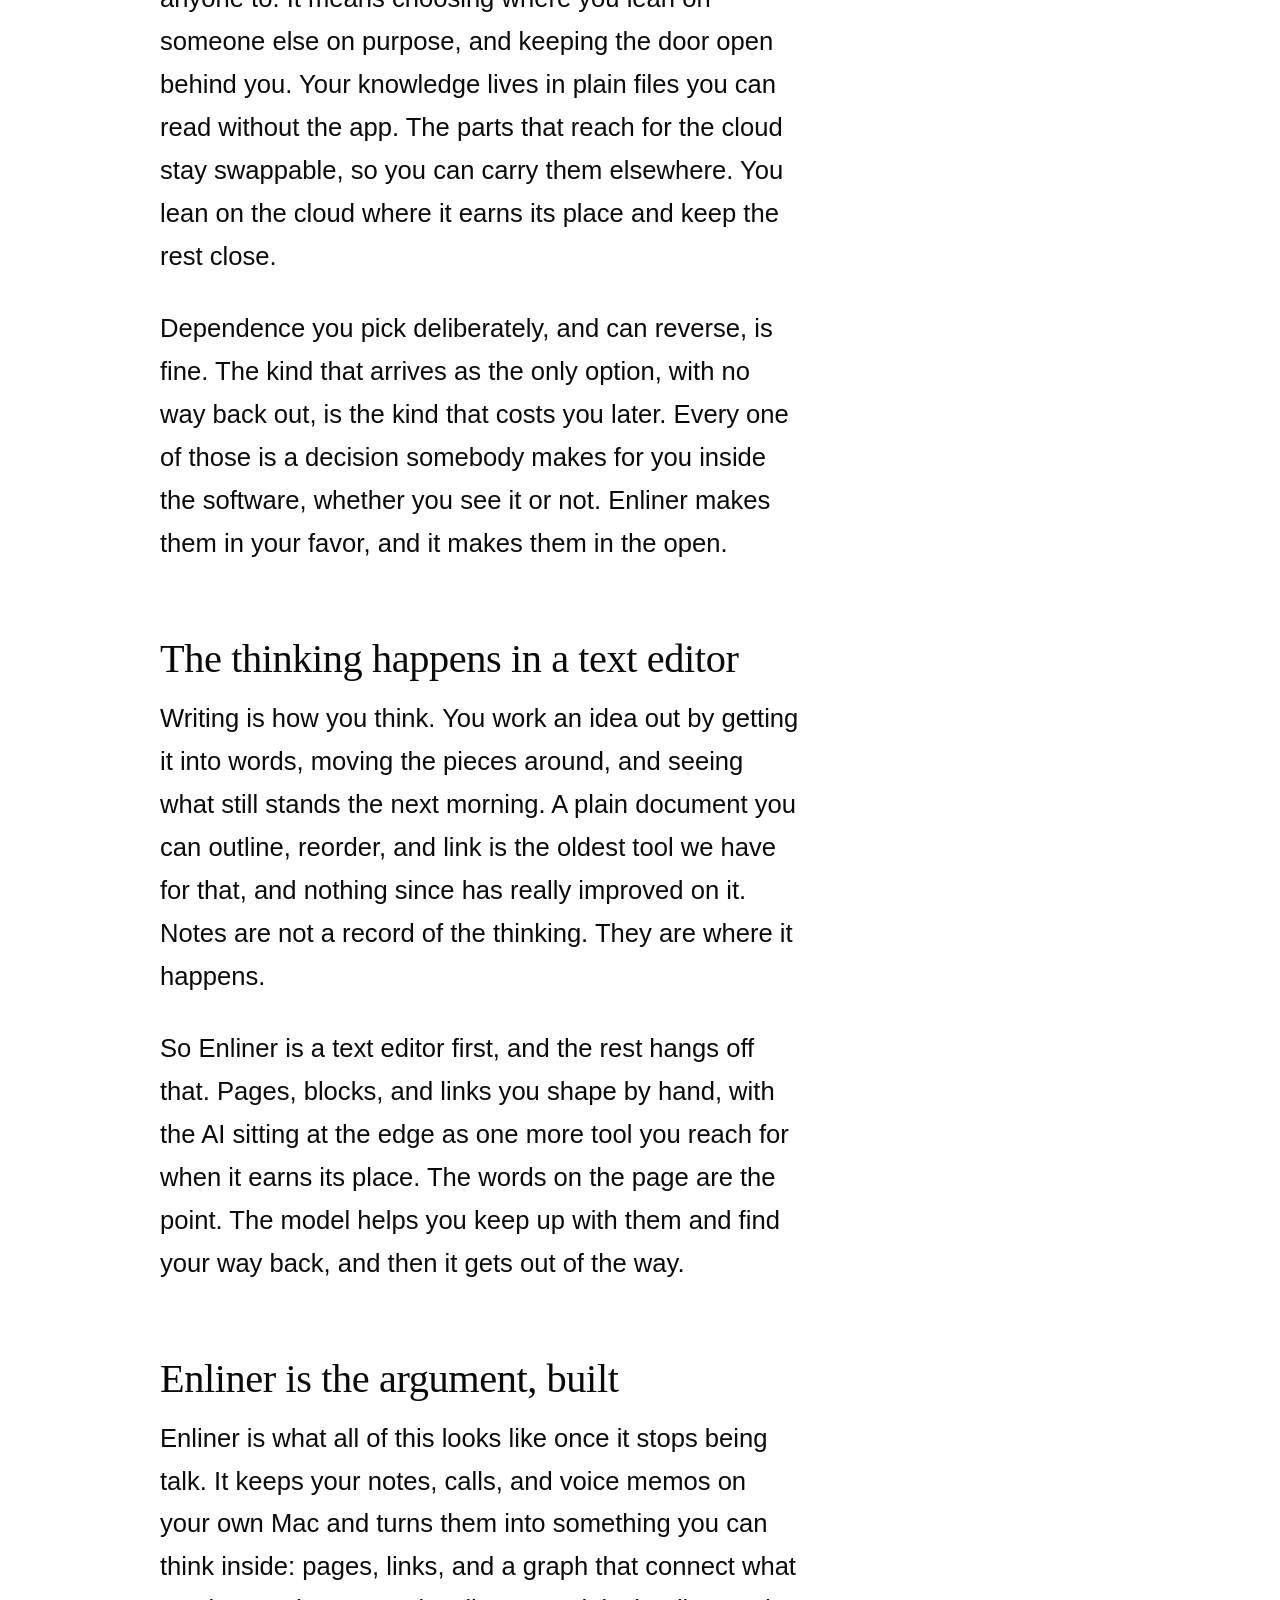
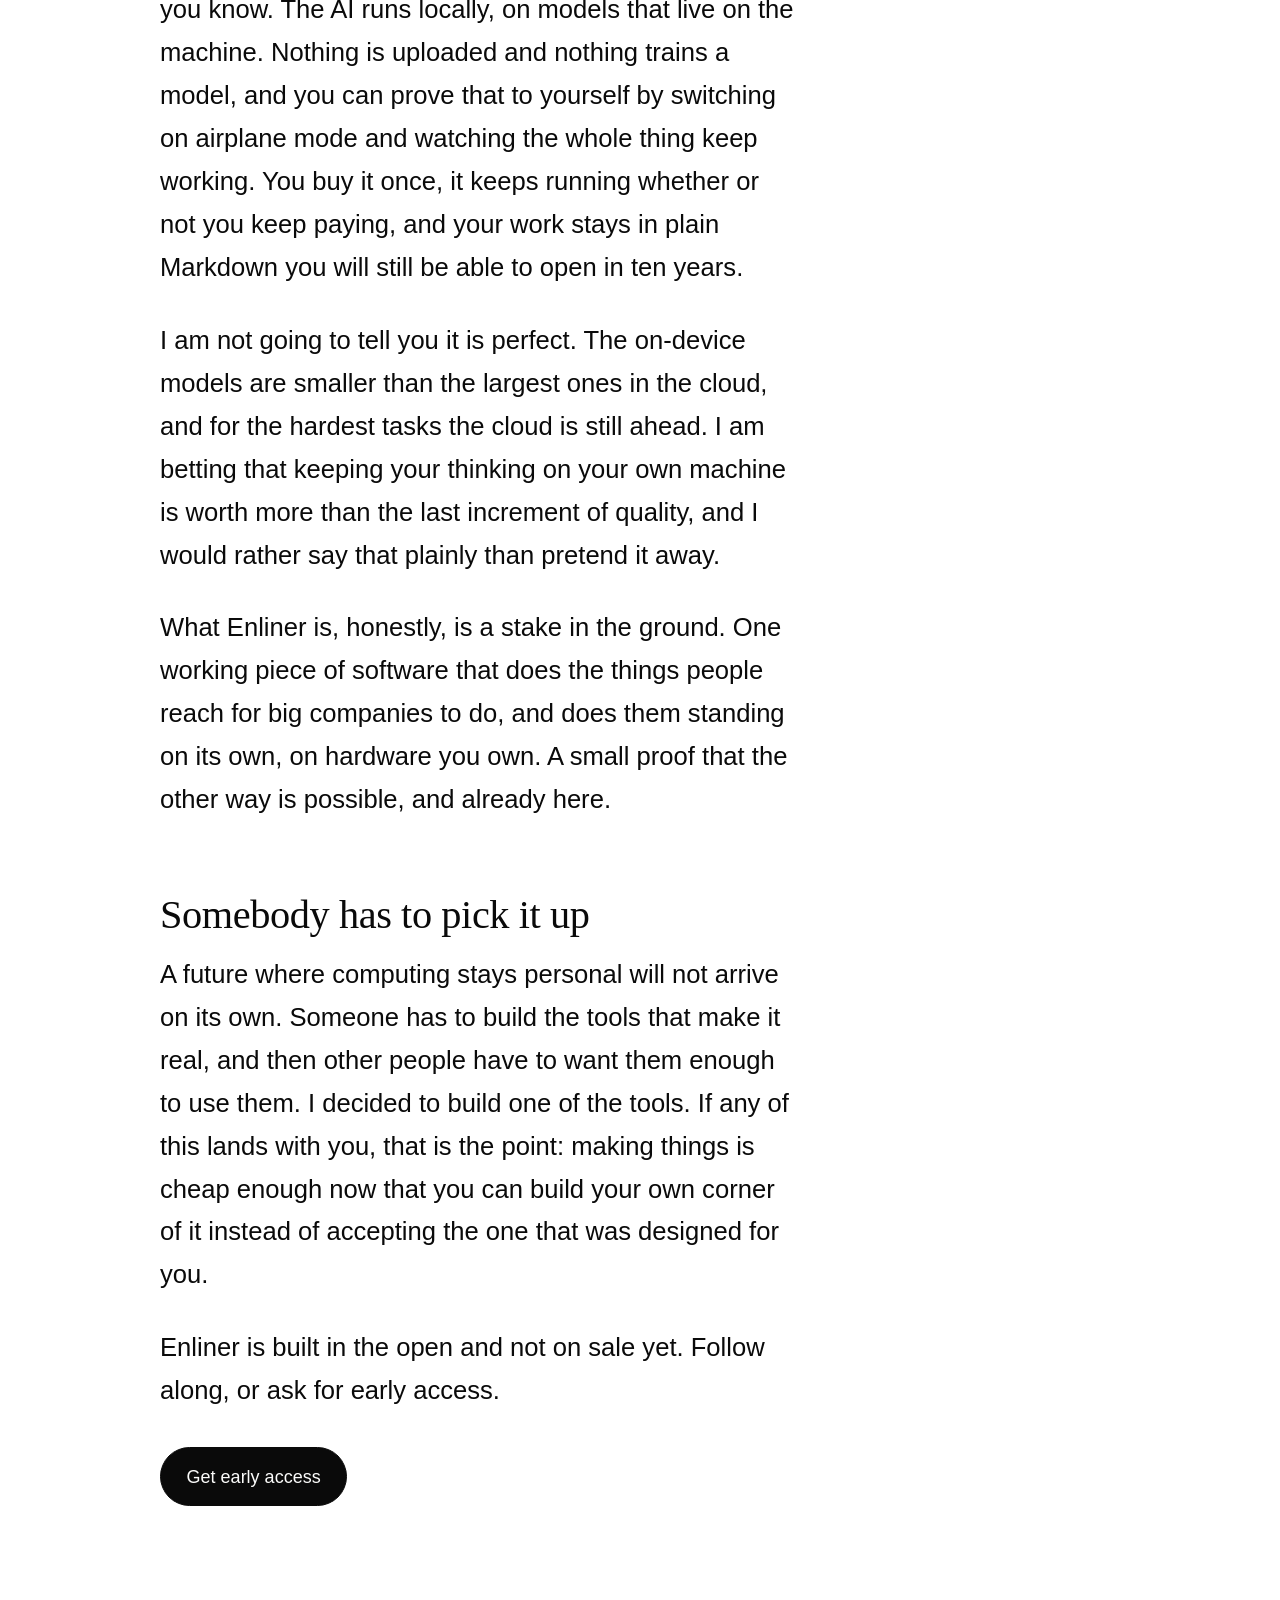
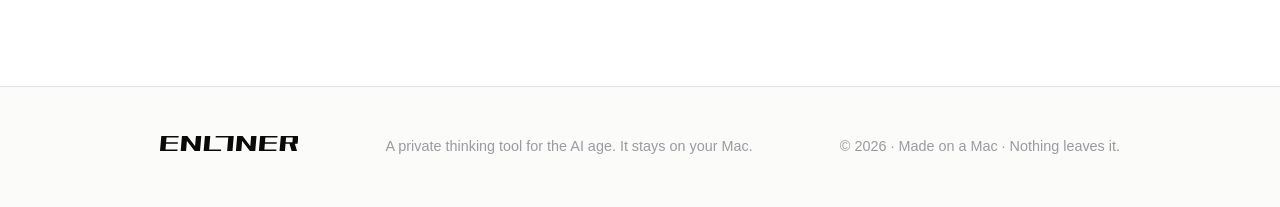
==== commit 05c78004: "site: philosophy 'why a text editor' + sync diagram + iCloud + pricing clarity - Philosophy: new sec" ====
--- a/philosophy.html
+++ b/philosophy.html
@@ -112,6 +112,12 @@
           <p>Dependence you pick deliberately, and can reverse, is fine. The kind that arrives as the only option, with no way back out, is the kind that costs you later. Every one of those is a decision somebody makes for you inside the software, whether you see it or not. Enliner makes them in your favor, and it makes them in the open.</p>
         </section>
 
+        <section id="editor" class="reveal">
+          <h3>The thinking happens in a text editor</h3>
+          <p>Writing is how you think. You work an idea out by getting it into words, moving the pieces around, and seeing what still stands the next morning. A plain document you can outline, reorder, and link is the oldest tool we have for that, and nothing since has really improved on it. Notes are not a record of the thinking. They are where it happens.</p>
+          <p>So Enliner is a text editor first, and the rest hangs off that. Pages, blocks, and links you shape by hand, with the AI sitting at the edge as one more tool you reach for when it earns its place. The words on the page are the point. The model helps you keep up with them and find your way back, and then it gets out of the way.</p>
+        </section>
+
         <section id="artifact" class="reveal">
           <h3>Enliner is the argument, built</h3>
           <p>Enliner is what all of this looks like once it stops being talk. It keeps your notes, calls, and voice memos on your own Mac and turns them into something you can think inside: pages, links, and a graph that connect what you know. The AI runs locally, on models that live on the machine. Nothing is uploaded and nothing trains a model, and you can prove that to yourself by switching on airplane mode and watching the whole thing keep working. You buy it once, it keeps running whether or not you keep paying, and your work stays in plain Markdown you will still be able to open in ten years.</p>
--- a/style.css
+++ b/style.css
@@ -190,8 +190,9 @@
 .feature-num { font-family: var(--serif); font-size: var(--step-1); color: var(--ink-faint); font-weight: 500; display: block; margin-bottom: .4rem; }
 .feature-callout { font-family: var(--serif); font-weight: 500; font-size: var(--step-2); line-height: 1.1; letter-spacing: -0.01em; max-width: var(--measure); }
 .feature-desc { color: var(--ink-soft); font-size: var(--step-1); line-height: 1.55; max-width: var(--measure); margin-top: .7rem; margin-bottom: 1.8rem; }
-.shot { margin: 0; border: 1px solid var(--line); border-radius: 12px; overflow: hidden; background: var(--paper); box-shadow: 0 24px 60px -30px color-mix(in srgb, var(--ink) 45%, transparent); }
+.shot { margin: 0; border-radius: 14px; overflow: hidden; box-shadow: 0 24px 60px -30px color-mix(in srgb, var(--ink) 42%, transparent); }
 .shot img { display: block; width: 100%; height: auto; }
+@media (prefers-color-scheme: dark) { .shot { box-shadow: 0 24px 60px -28px #000; } }
 .shot--inset img { padding: 0; }
 
 /* ─────────────────────────────  PILLARS  ───────────────────────────── */
@@ -248,6 +249,7 @@
 .price-big span { display: block; font-family: var(--sans); font-size: var(--step--1); color: var(--ink-faint); letter-spacing: .04em; margin-top: .5rem; text-transform: none; }
 .price-detail { color: var(--ink-soft); font-size: var(--step-0); margin-top: auto; }
 .price-them { opacity: .72; }
+.price-note { max-width: var(--measure); margin: 2rem auto 0; color: var(--ink-soft); font-size: var(--step-0); line-height: 1.55; text-align: center; }
 .price-versus { align-self: center; color: var(--ink-faint); font-family: var(--serif); font-style: italic; font-size: var(--step-1); }
 @media (max-width: 680px) {
   .price-compare { grid-template-columns: 1fr; }
@@ -343,6 +345,21 @@
 .stat-label { font-size: var(--step--1); color: var(--ink-faint); margin-top: .4rem; }
 @media (max-width: 720px) { .stat-strip { grid-template-columns: repeat(2, 1fr); } }
 
+/* sync architecture diagram */
+.sync-diagram { max-width: var(--content); margin: 2.6rem auto 0.5rem; color: var(--ink); }
+.sync-diagram svg { width: 100%; height: auto; display: block; }
+.dg-node { fill: var(--paper-2); stroke: currentColor; stroke-width: 1.5; }
+.dg-node--planned { stroke-dasharray: 6 5; opacity: 0.55; }
+.dg-node--relay { stroke-width: 1.5; }
+.dg-wire { stroke: currentColor; stroke-width: 1.5; opacity: 0.42; fill: none; }
+.dg-dot { fill: currentColor; opacity: 0.55; }
+.dg-name { fill: currentColor; font-family: var(--sans); font-size: 16px; font-weight: 500; text-anchor: middle; }
+.dg-sub { fill: var(--ink-faint); font-family: var(--sans); font-size: 12.5px; text-anchor: middle; }
+.dg-eyebrow { fill: var(--ink-faint); font-family: var(--sans); font-size: 12px; font-weight: 600; letter-spacing: .12em; text-transform: uppercase; }
+.dg-wire-label { fill: var(--ink-soft); font-family: ui-monospace, SFMono-Regular, Menlo, monospace; font-size: 12px; text-anchor: middle; }
+.dg-lock { fill: none; stroke: currentColor; stroke-width: 1.5; }
+.dg-cap { color: var(--ink-soft); font-size: var(--step--1); max-width: var(--measure); margin: 1rem 0 0; }
+
 /* a titled technical block */
 .tech { border-top: 1px solid var(--line); }
 .tech-inner { max-width: var(--content); margin-inline: auto; }
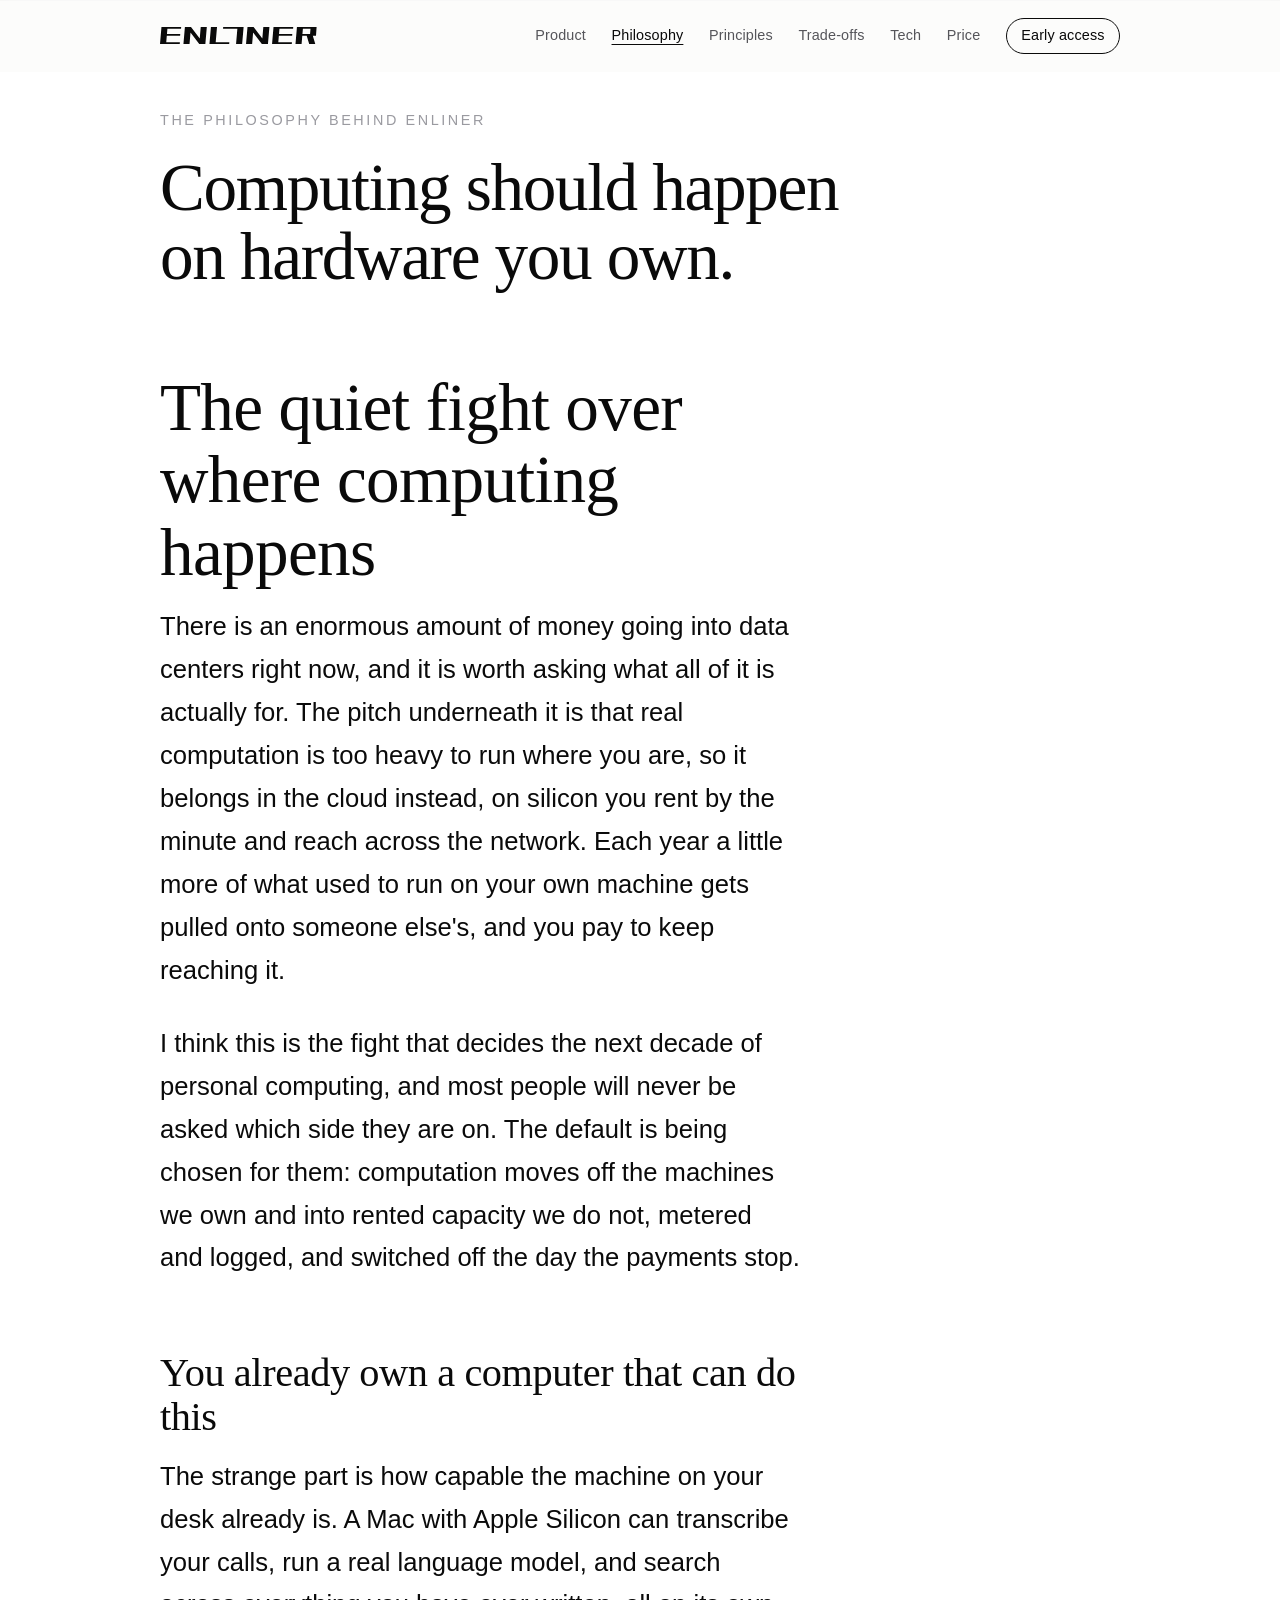
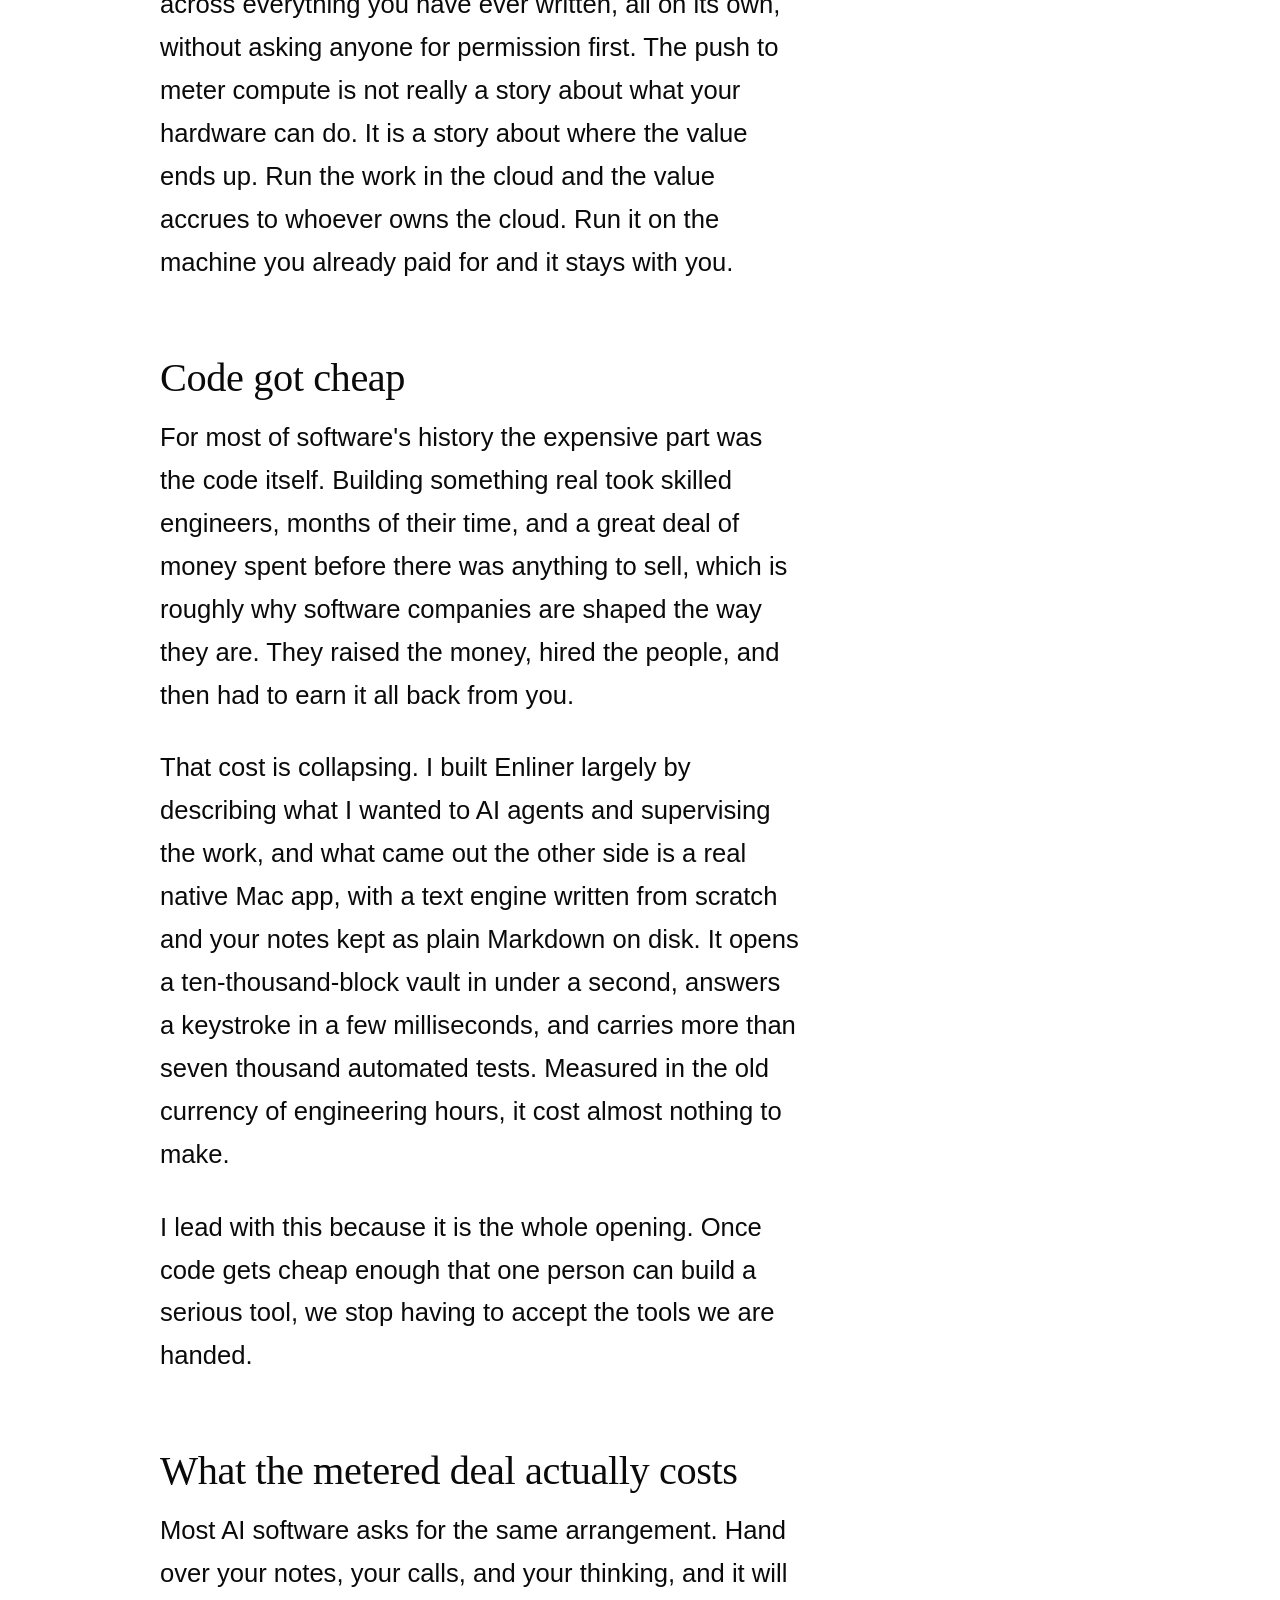
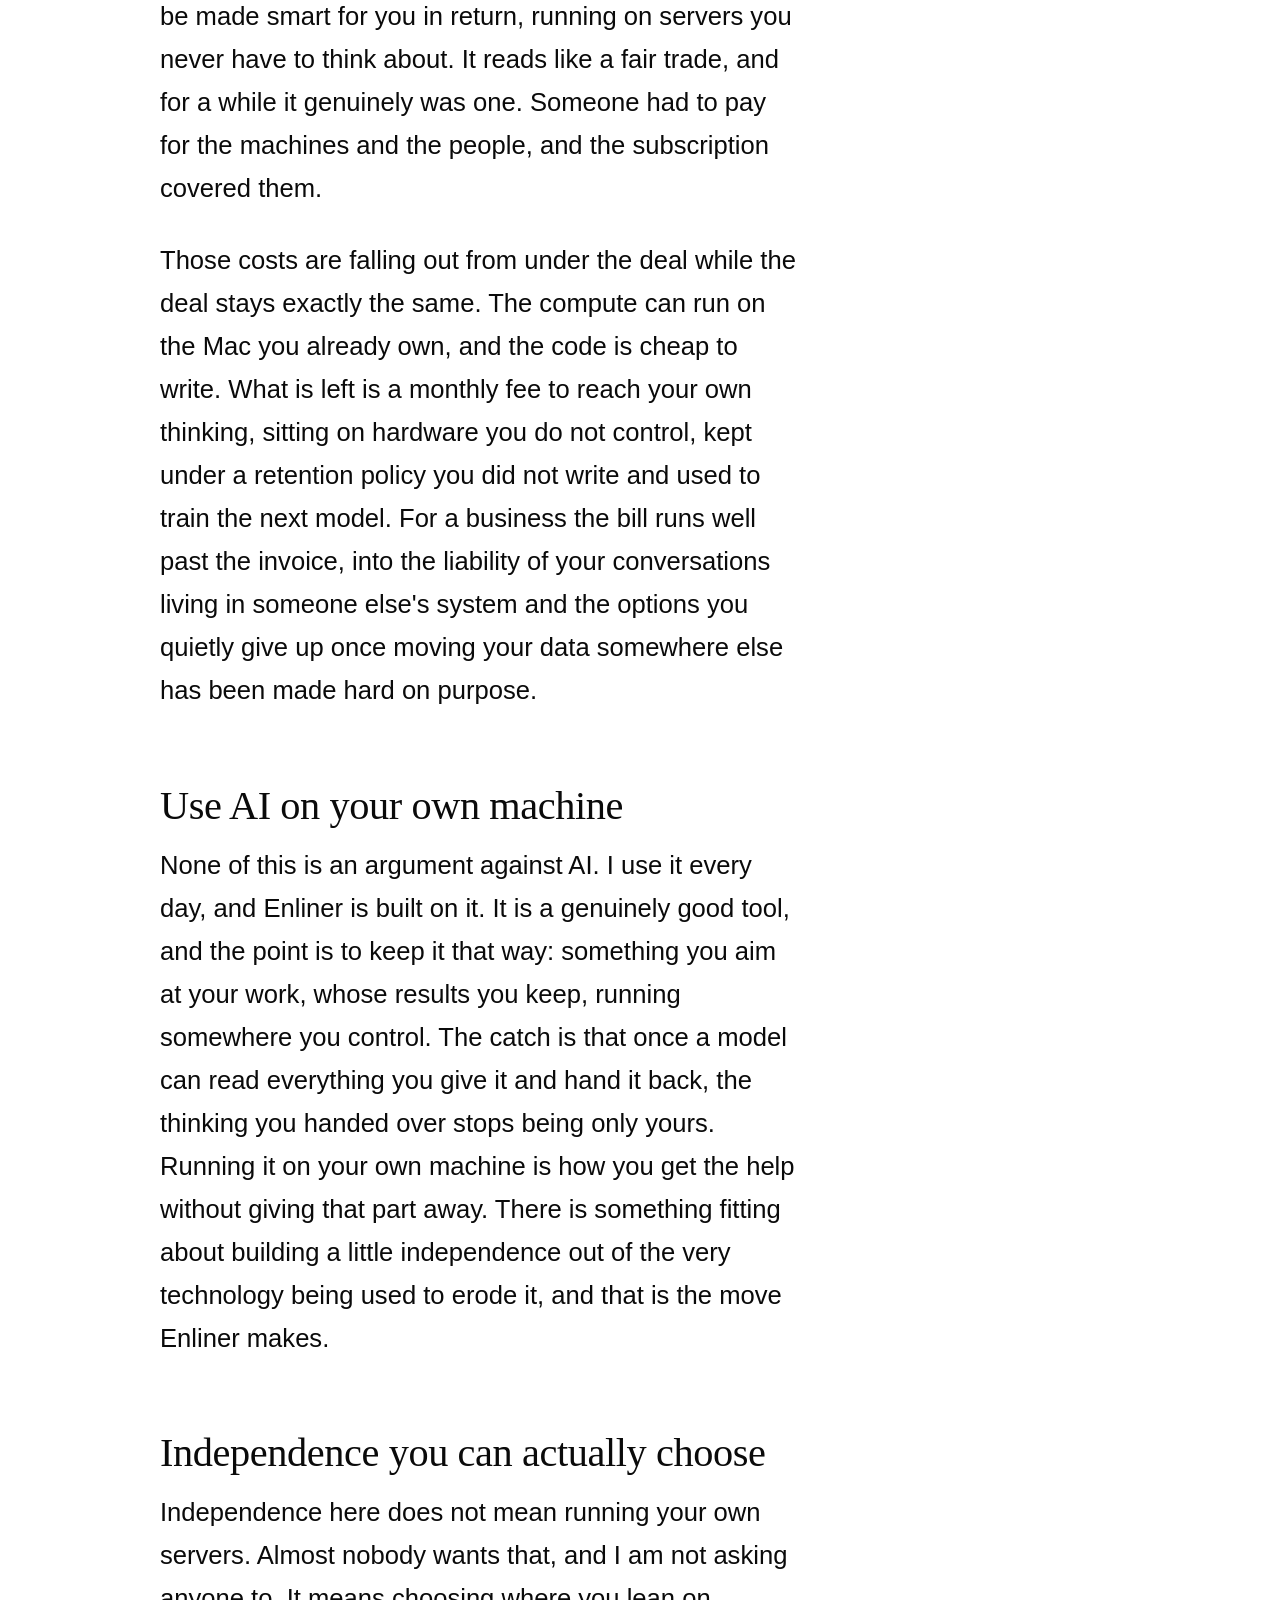
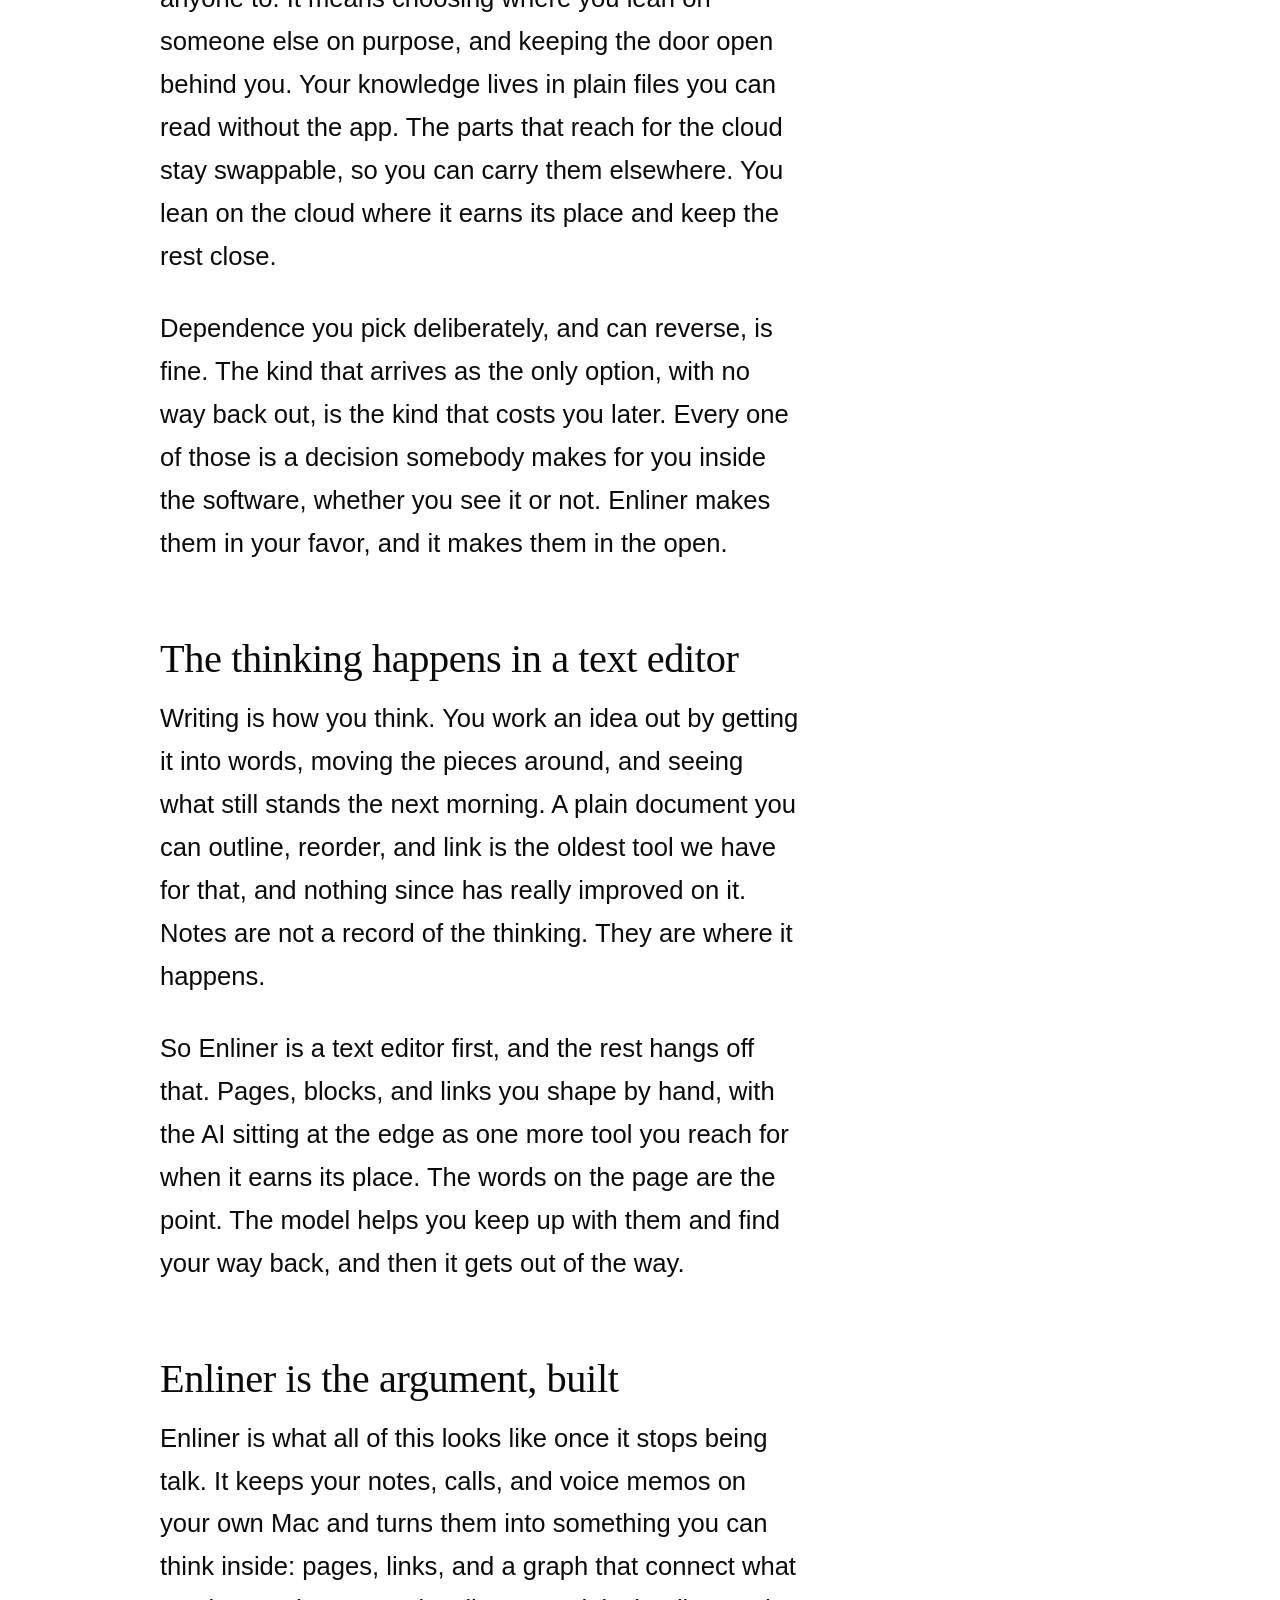
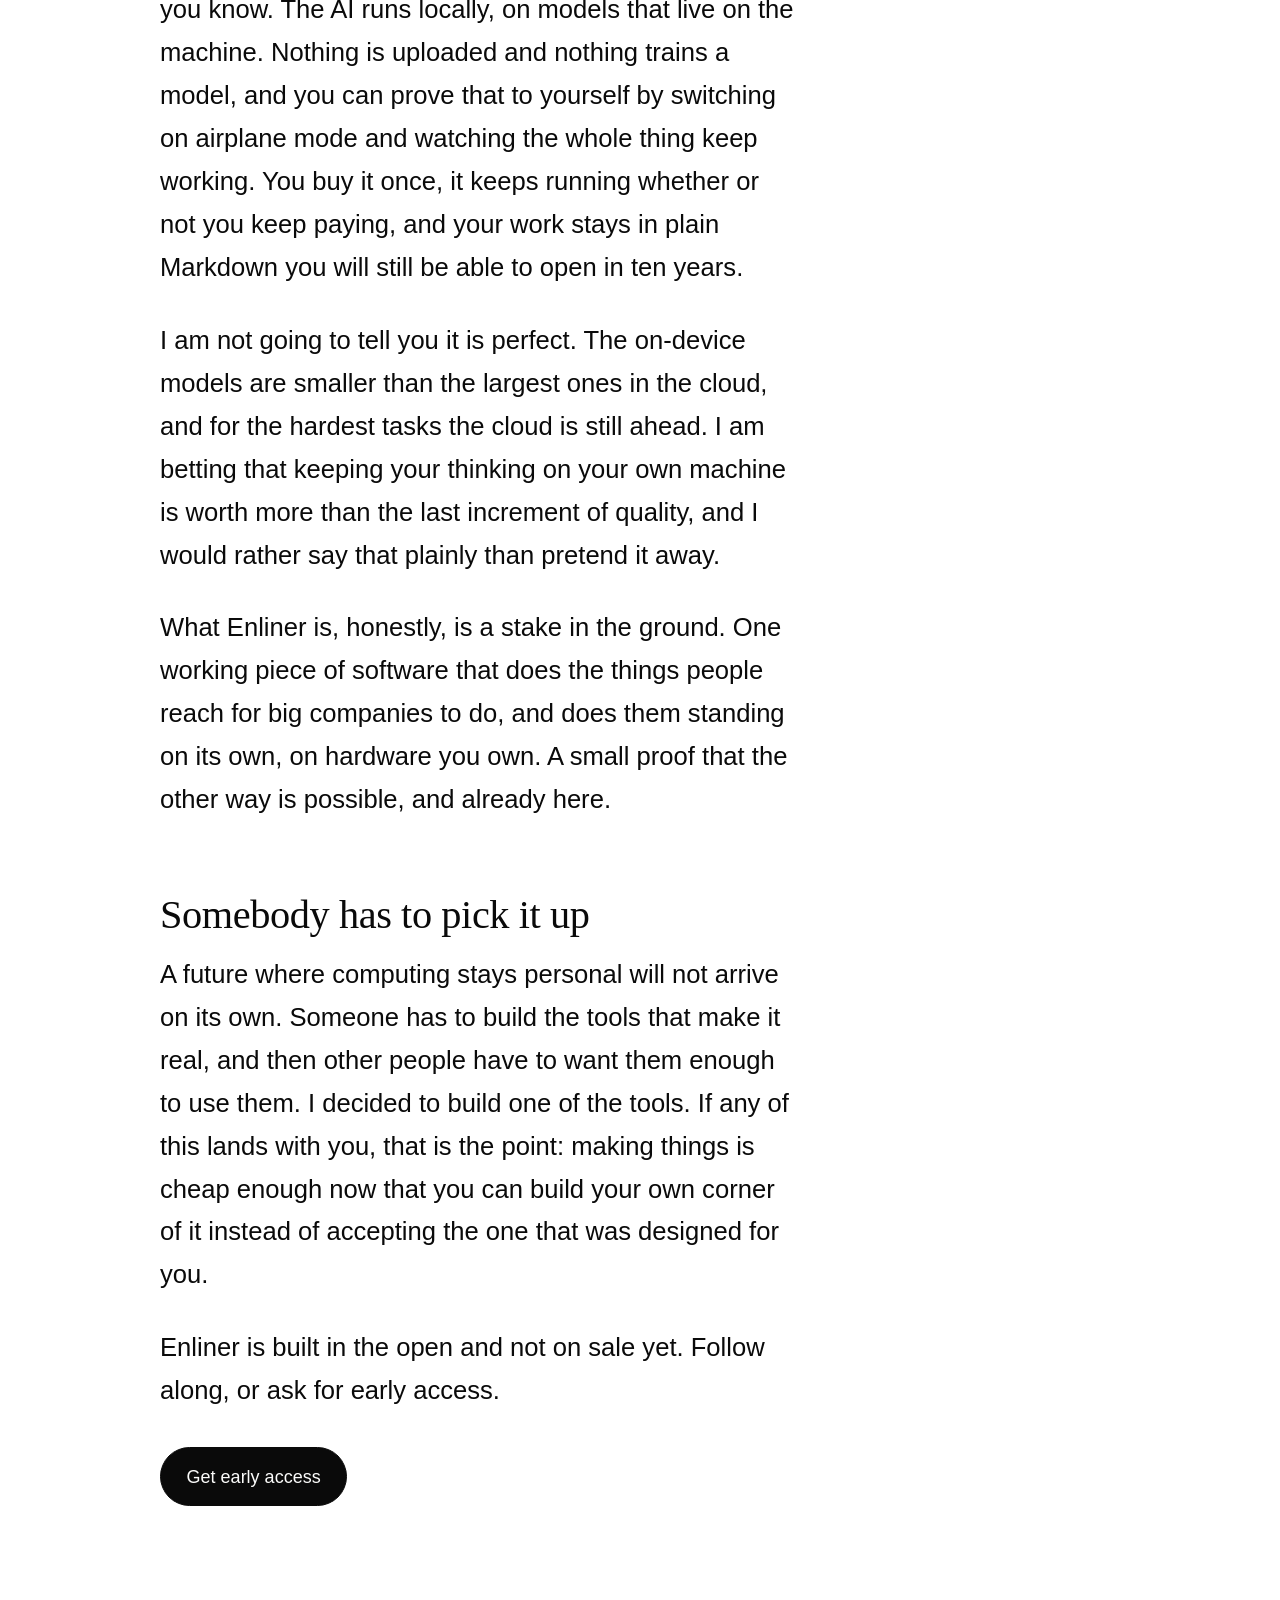
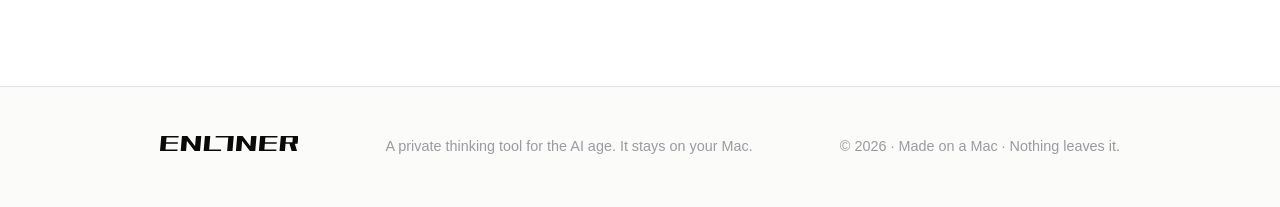
==== commit c609bc29: "site: add Trade-offs page + strengthen self-host relay copy - New trade-offs.html synthesized from J" ====
--- a/philosophy.html
+++ b/philosophy.html
@@ -62,6 +62,7 @@
       <a href="index.html#product">Product</a>
       <a href="philosophy.html" class="nav-current" aria-current="page">Philosophy</a>
       <a href="principles.html">Principles</a>
+      <a href="trade-offs.html">Trade-offs</a>
       <a href="tech.html">Tech</a>
       <a href="index.html#price">Price</a>
       <a class="nav-cta" href="index.html#access">Early access</a>
--- a/style.css
+++ b/style.css
@@ -348,17 +348,15 @@
 /* sync architecture diagram */
 .sync-diagram { max-width: var(--content); margin: 2.6rem auto 0.5rem; color: var(--ink); }
 .sync-diagram svg { width: 100%; height: auto; display: block; }
-.dg-node { fill: var(--paper-2); stroke: currentColor; stroke-width: 1.5; }
-.dg-node--planned { stroke-dasharray: 6 5; opacity: 0.55; }
-.dg-node--relay { stroke-width: 1.5; }
-.dg-wire { stroke: currentColor; stroke-width: 1.5; opacity: 0.42; fill: none; }
-.dg-dot { fill: currentColor; opacity: 0.55; }
-.dg-name { fill: currentColor; font-family: var(--sans); font-size: 16px; font-weight: 500; text-anchor: middle; }
+.dg-node { fill: var(--paper-2); stroke: var(--ink); stroke-width: 1.25; filter: url(#dgShadow); }
+.dg-node--planned { stroke: var(--ink-faint); stroke-dasharray: 6 5; filter: none; }
+.dg-wire { stroke: currentColor; stroke-width: 1.5; opacity: 0.32; fill: none; }
+.dg-arrow { stroke: currentColor; stroke-width: 1.5; opacity: 0.45; fill: none; stroke-linecap: round; stroke-linejoin: round; }
+.dg-name { fill: currentColor; font-family: var(--serif); font-size: 20px; font-weight: 500; letter-spacing: -0.01em; text-anchor: middle; }
 .dg-sub { fill: var(--ink-faint); font-family: var(--sans); font-size: 12.5px; text-anchor: middle; }
-.dg-eyebrow { fill: var(--ink-faint); font-family: var(--sans); font-size: 12px; font-weight: 600; letter-spacing: .12em; text-transform: uppercase; }
-.dg-wire-label { fill: var(--ink-soft); font-family: ui-monospace, SFMono-Regular, Menlo, monospace; font-size: 12px; text-anchor: middle; }
-.dg-lock { fill: none; stroke: currentColor; stroke-width: 1.5; }
-.dg-cap { color: var(--ink-soft); font-size: var(--step--1); max-width: var(--measure); margin: 1rem 0 0; }
+.dg-eyebrow { fill: var(--ink-faint); font-family: var(--sans); font-size: 12px; font-weight: 600; letter-spacing: .14em; text-transform: uppercase; }
+.dg-wire-label { fill: var(--ink-soft); font-family: ui-monospace, SFMono-Regular, Menlo, monospace; font-size: 12px; letter-spacing: .02em; text-anchor: middle; }
+.dg-cap { color: var(--ink-soft); font-size: var(--step--1); max-width: var(--measure); margin: 1.2rem 0 0; }
 
 /* a titled technical block */
 .tech { border-top: 1px solid var(--line); }
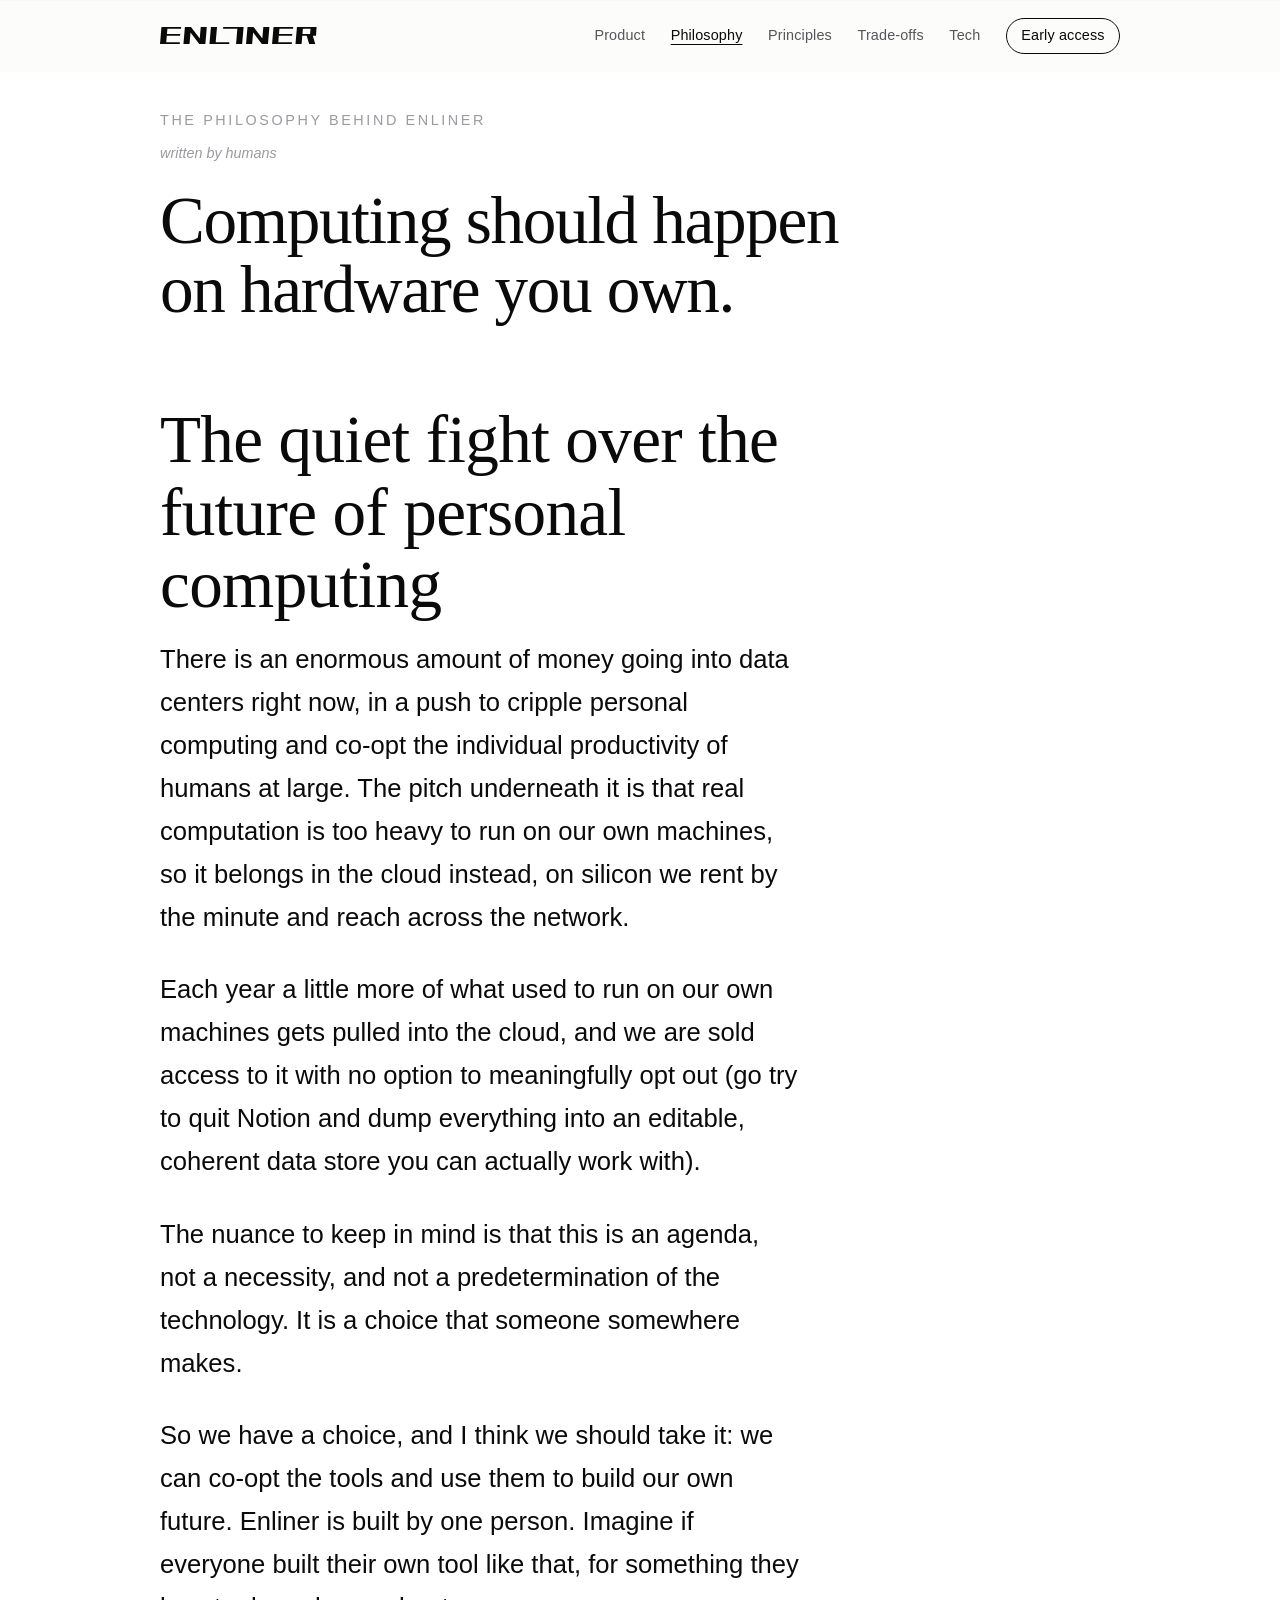
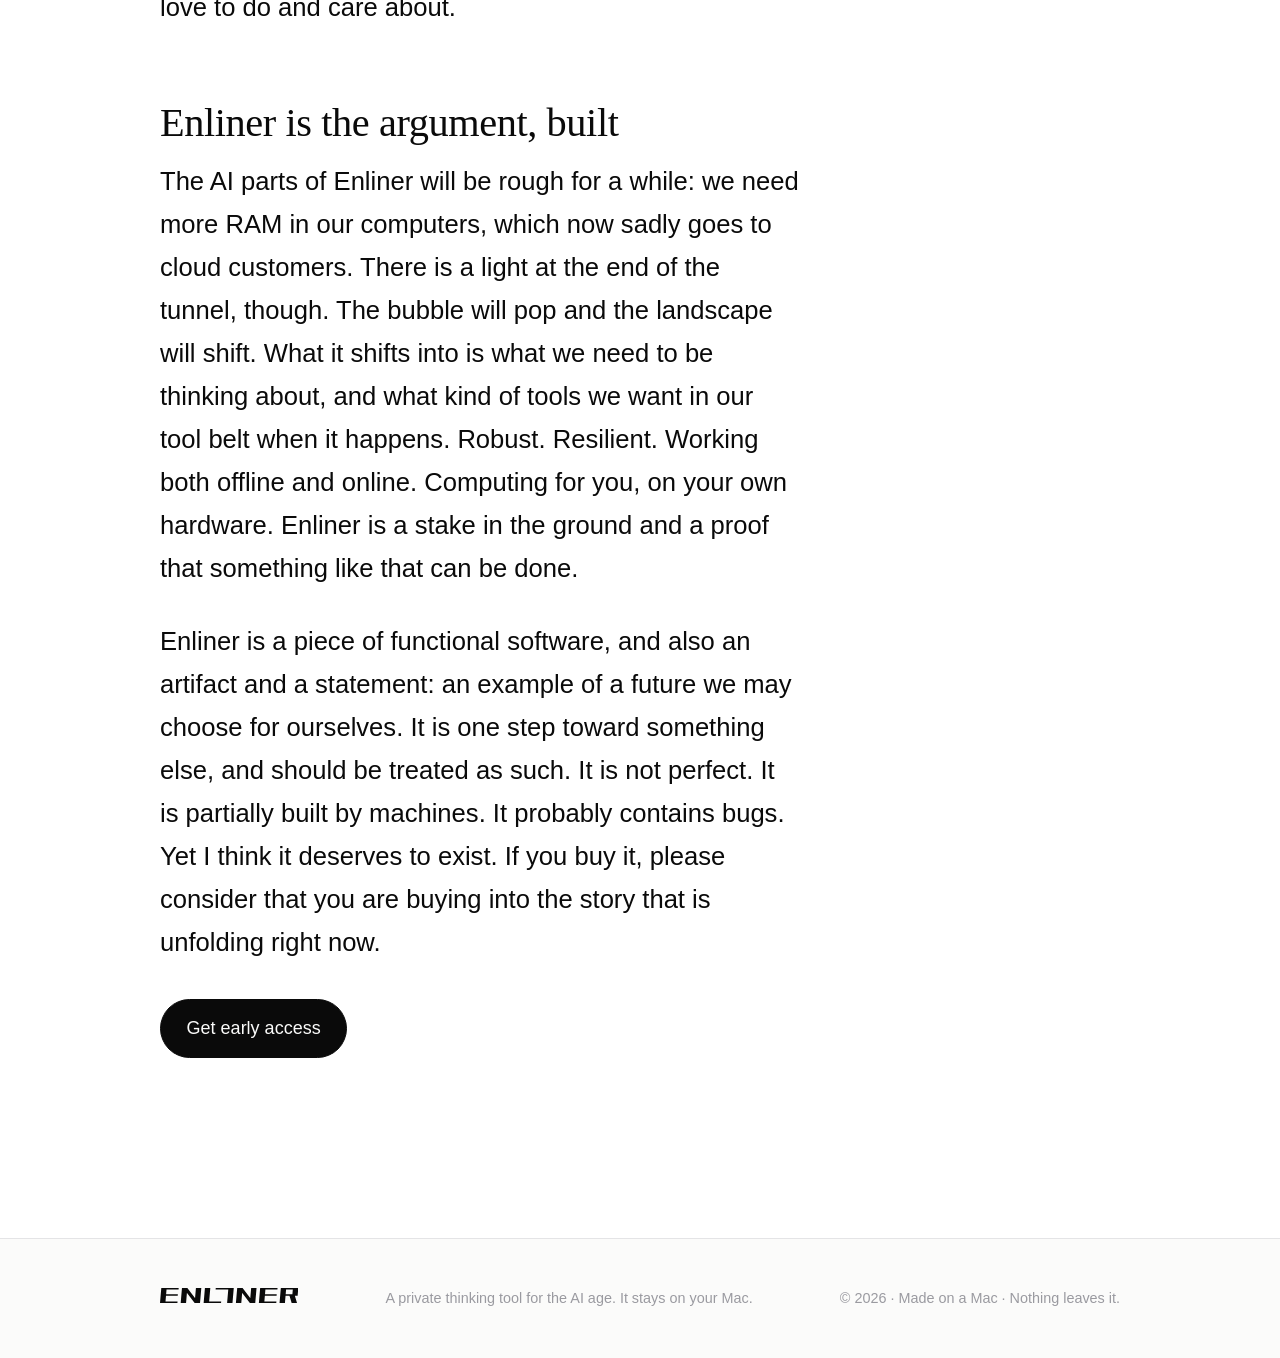
==== commit a0a9ec5c: "site: apply reworked, tightened copy across all pages - Home: consolidated 'Own your thoughts' pitch" ====
--- a/philosophy.html
+++ b/philosophy.html
@@ -6,13 +6,15 @@
   <title>Enliner – Computing you own</title>
   <meta name="description" content="The philosophy behind Enliner: as the cloud moves to meter computation, it should still run on hardware you own. A working app as a stake in the ground for personal computing." />
   <meta name="theme-color" content="#0a0a0a" />
-  <link rel="icon" href="assets/favicon.svg" type="image/svg+xml" />
+  <link rel="icon" type="image/png" sizes="32x32" href="assets/favicon-32.png" />
+  <link rel="icon" type="image/png" sizes="16x16" href="assets/favicon-16.png" />
+  <link rel="apple-touch-icon" href="assets/apple-touch-icon.png" />
 
   <!-- Open Graph / social -->
   <meta property="og:type" content="article" />
   <meta property="og:title" content="Enliner – Computing you own" />
   <meta property="og:description" content="As the cloud moves to meter computation, it should still run on hardware you own. The philosophy behind Enliner, and an honest account of what it is." />
-  <meta property="og:url" content="https://enliner.net/philosophy.html" />
+  <meta property="og:url" content="https://enliner.net/philosophy" />
   <meta name="twitter:card" content="summary_large_image" />
 
   <link rel="stylesheet" href="style.css" />
@@ -55,17 +57,16 @@
 
   <!-- ─────────────────────────────  NAV  ───────────────────────────── -->
   <header class="nav">
-    <a class="wordmark" href="index.html" aria-label="Enliner home">
+    <a class="wordmark" href="/" aria-label="Enliner home">
       <svg class="brand-logo" viewBox="0 0 1568 170" role="img" aria-label="Enliner"><use href="#enliner-wordmark"/></svg>
     </a>
     <nav class="nav-links">
-      <a href="index.html#product">Product</a>
-      <a href="philosophy.html" class="nav-current" aria-current="page">Philosophy</a>
-      <a href="principles.html">Principles</a>
-      <a href="trade-offs.html">Trade-offs</a>
-      <a href="tech.html">Tech</a>
-      <a href="index.html#price">Price</a>
-      <a class="nav-cta" href="index.html#access">Early access</a>
+      <a href="/#product">Product</a>
+      <a href="philosophy" class="nav-current" aria-current="page">Philosophy</a>
+      <a href="principles">Principles</a>
+      <a href="tradeoffs">Trade-offs</a>
+      <a href="tech">Tech</a>
+      <a class="nav-cta" href="/#access">Early access</a>
     </nav>
   </header>
 
@@ -75,62 +76,23 @@
     <section class="essay-wrap" id="essay">
       <div class="essay-intro reveal">
         <p class="section-kicker">The philosophy behind Enliner</p>
+        <p class="byline">written by humans</p>
         <h2 class="essay-title">Computing should happen<br />on hardware you own.</h2>
       </div>
       <div class="essay">
-        <section id="buildout" class="reveal">
-          <h3>The quiet fight over where computing happens</h3>
-          <p>There is an enormous amount of money going into data centers right now, and it is worth asking what all of it is actually for. The pitch underneath it is that real computation is too heavy to run where you are, so it belongs in the cloud instead, on silicon you rent by the minute and reach across the network. Each year a little more of what used to run on your own machine gets pulled onto someone else's, and you pay to keep reaching it.</p>
-          <p>I think this is the fight that decides the next decade of personal computing, and most people will never be asked which side they are on. The default is being chosen for them: computation moves off the machines we own and into rented capacity we do not, metered and logged, and switched off the day the payments stop.</p>
-        </section>
-
-        <section id="capable" class="reveal">
-          <h3>You already own a computer that can do this</h3>
-          <p>The strange part is how capable the machine on your desk already is. A Mac with Apple Silicon can transcribe your calls, run a real language model, and search across everything you have ever written, all on its own, without asking anyone for permission first. The push to meter compute is not really a story about what your hardware can do. It is a story about where the value ends up. Run the work in the cloud and the value accrues to whoever owns the cloud. Run it on the machine you already paid for and it stays with you.</p>
-        </section>
-
-        <section id="cheap" class="reveal">
-          <h3>Code got cheap</h3>
-          <p>For most of software's history the expensive part was the code itself. Building something real took skilled engineers, months of their time, and a great deal of money spent before there was anything to sell, which is roughly why software companies are shaped the way they are. They raised the money, hired the people, and then had to earn it all back from you.</p>
-          <p>That cost is collapsing. I built Enliner largely by describing what I wanted to AI agents and supervising the work, and what came out the other side is a real native Mac app, with a text engine written from scratch and your notes kept as plain Markdown on disk. It opens a ten-thousand-block vault in under a second, answers a keystroke in a few milliseconds, and carries more than seven thousand automated tests. Measured in the old currency of engineering hours, it cost almost nothing to make.</p>
-          <p>I lead with this because it is the whole opening. Once code gets cheap enough that one person can build a serious tool, we stop having to accept the tools we are handed.</p>
-        </section>
-
-        <section id="deal" class="reveal">
-          <h3>What the metered deal actually costs</h3>
-          <p>Most AI software asks for the same arrangement. Hand over your notes, your calls, and your thinking, and it will be made smart for you in return, running on servers you never have to think about. It reads like a fair trade, and for a while it genuinely was one. Someone had to pay for the machines and the people, and the subscription covered them.</p>
-          <p>Those costs are falling out from under the deal while the deal stays exactly the same. The compute can run on the Mac you already own, and the code is cheap to write. What is left is a monthly fee to reach your own thinking, sitting on hardware you do not control, kept under a retention policy you did not write and used to train the next model. For a business the bill runs well past the invoice, into the liability of your conversations living in someone else's system and the options you quietly give up once moving your data somewhere else has been made hard on purpose.</p>
-        </section>
-
-        <section id="tool" class="reveal">
-          <h3>Use AI on your own machine</h3>
-          <p>None of this is an argument against AI. I use it every day, and Enliner is built on it. It is a genuinely good tool, and the point is to keep it that way: something you aim at your work, whose results you keep, running somewhere you control. The catch is that once a model can read everything you give it and hand it back, the thinking you handed over stops being only yours. Running it on your own machine is how you get the help without giving that part away. There is something fitting about building a little independence out of the very technology being used to erode it, and that is the move Enliner makes.</p>
-        </section>
-
-        <section id="design" class="reveal">
-          <h3>Independence you can actually choose</h3>
-          <p>Independence here does not mean running your own servers. Almost nobody wants that, and I am not asking anyone to. It means choosing where you lean on someone else on purpose, and keeping the door open behind you. Your knowledge lives in plain files you can read without the app. The parts that reach for the cloud stay swappable, so you can carry them elsewhere. You lean on the cloud where it earns its place and keep the rest close.</p>
-          <p>Dependence you pick deliberately, and can reverse, is fine. The kind that arrives as the only option, with no way back out, is the kind that costs you later. Every one of those is a decision somebody makes for you inside the software, whether you see it or not. Enliner makes them in your favor, and it makes them in the open.</p>
-        </section>
-
-        <section id="editor" class="reveal">
-          <h3>The thinking happens in a text editor</h3>
-          <p>Writing is how you think. You work an idea out by getting it into words, moving the pieces around, and seeing what still stands the next morning. A plain document you can outline, reorder, and link is the oldest tool we have for that, and nothing since has really improved on it. Notes are not a record of the thinking. They are where it happens.</p>
-          <p>So Enliner is a text editor first, and the rest hangs off that. Pages, blocks, and links you shape by hand, with the AI sitting at the edge as one more tool you reach for when it earns its place. The words on the page are the point. The model helps you keep up with them and find your way back, and then it gets out of the way.</p>
+        <section id="fight" class="reveal">
+          <h3>The quiet fight over the future of personal computing</h3>
+          <p>There is an enormous amount of money going into data centers right now, in a push to cripple personal computing and co-opt the individual productivity of humans at large. The pitch underneath it is that real computation is too heavy to run on our own machines, so it belongs in the cloud instead, on silicon we rent by the minute and reach across the network.</p>
+          <p>Each year a little more of what used to run on our own machines gets pulled into the cloud, and we are sold access to it with no option to meaningfully opt out (go try to quit Notion and dump everything into an editable, coherent data store you can actually work with).</p>
+          <p>The nuance to keep in mind is that this is an agenda, not a necessity, and not a predetermination of the technology. It is a choice that someone somewhere makes.</p>
+          <p>So we have a choice, and I think we should take it: we can co-opt the tools and use them to build our own future. Enliner is built by one person. Imagine if everyone built their own tool like that, for something they love to do and care about.</p>
         </section>
 
         <section id="artifact" class="reveal">
           <h3>Enliner is the argument, built</h3>
-          <p>Enliner is what all of this looks like once it stops being talk. It keeps your notes, calls, and voice memos on your own Mac and turns them into something you can think inside: pages, links, and a graph that connect what you know. The AI runs locally, on models that live on the machine. Nothing is uploaded and nothing trains a model, and you can prove that to yourself by switching on airplane mode and watching the whole thing keep working. You buy it once, it keeps running whether or not you keep paying, and your work stays in plain Markdown you will still be able to open in ten years.</p>
-          <p>I am not going to tell you it is perfect. The on-device models are smaller than the largest ones in the cloud, and for the hardest tasks the cloud is still ahead. I am betting that keeping your thinking on your own machine is worth more than the last increment of quality, and I would rather say that plainly than pretend it away.</p>
-          <p>What Enliner is, honestly, is a stake in the ground. One working piece of software that does the things people reach for big companies to do, and does them standing on its own, on hardware you own. A small proof that the other way is possible, and already here.</p>
-        </section>
-
-        <section id="close" class="reveal">
-          <h3>Somebody has to pick it up</h3>
-          <p>A future where computing stays personal will not arrive on its own. Someone has to build the tools that make it real, and then other people have to want them enough to use them. I decided to build one of the tools. If any of this lands with you, that is the point: making things is cheap enough now that you can build your own corner of it instead of accepting the one that was designed for you.</p>
-          <p>Enliner is built in the open and not on sale yet. Follow along, or ask for early access.</p>
-          <p class="essay-cta"><a class="btn btn-solid" href="index.html#access">Get early access</a></p>
+          <p>The AI parts of Enliner will be rough for a while: we need more RAM in our computers, which now sadly goes to cloud customers. There is a light at the end of the tunnel, though. The bubble will pop and the landscape will shift. What it shifts into is what we need to be thinking about, and what kind of tools we want in our tool belt when it happens. Robust. Resilient. Working both offline and online. Computing for you, on your own hardware. Enliner is a stake in the ground and a proof that something like that can be done.</p>
+          <p>Enliner is a piece of functional software, and also an artifact and a statement: an example of a future we may choose for ourselves. It is one step toward something else, and should be treated as such. It is not perfect. It is partially built by machines. It probably contains bugs. Yet I think it deserves to exist. If you buy it, please consider that you are buying into the story that is unfolding right now.</p>
+          <p class="essay-cta"><a class="btn btn-solid" href="/#access">Get early access</a></p>
         </section>
       </div>
     </section>
--- a/style.css
+++ b/style.css
@@ -126,6 +126,7 @@
   font-size: var(--step--1); letter-spacing: .18em; text-transform: uppercase;
   color: var(--ink-faint); font-weight: 500; margin-bottom: 1.4rem;
 }
+.byline { font-size: var(--step--1); color: var(--ink-faint); font-style: italic; margin: -0.8rem 0 1.4rem; }
 
 /* Reveal-on-scroll */
 .reveal {
